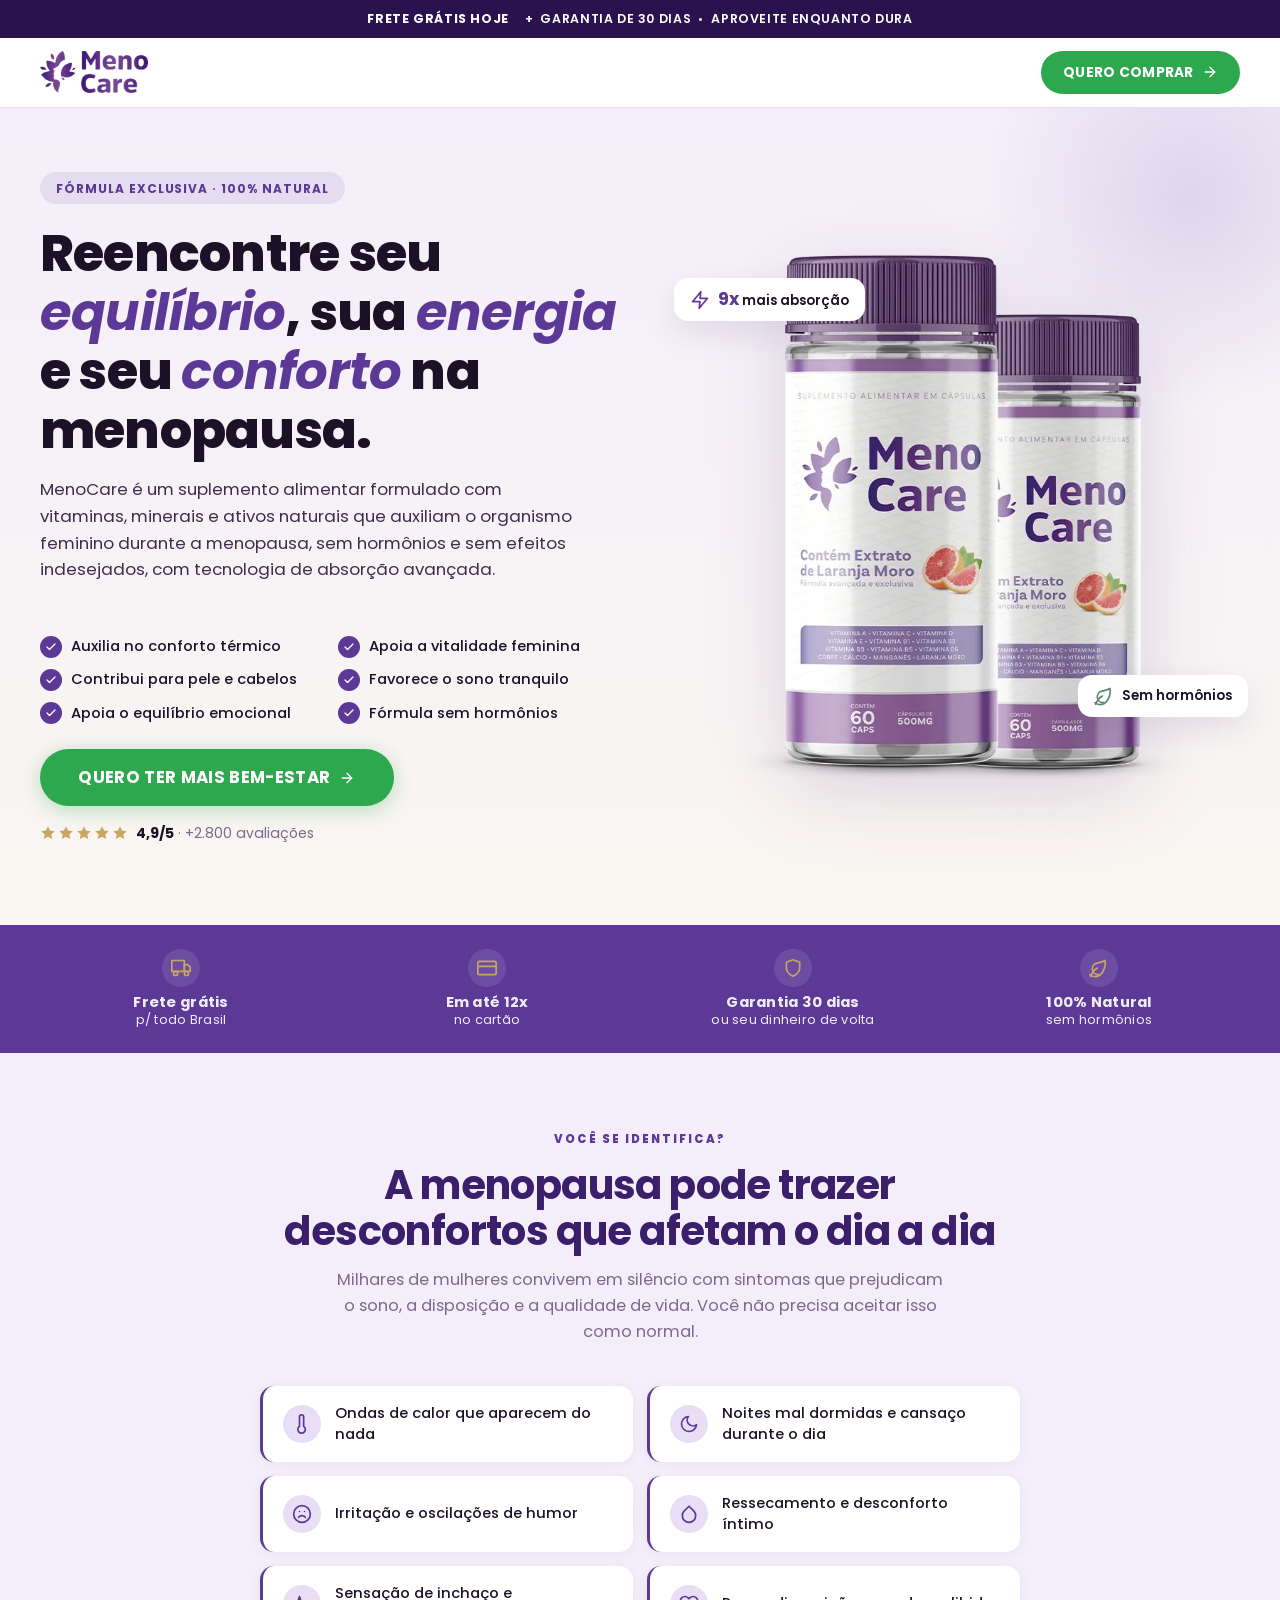
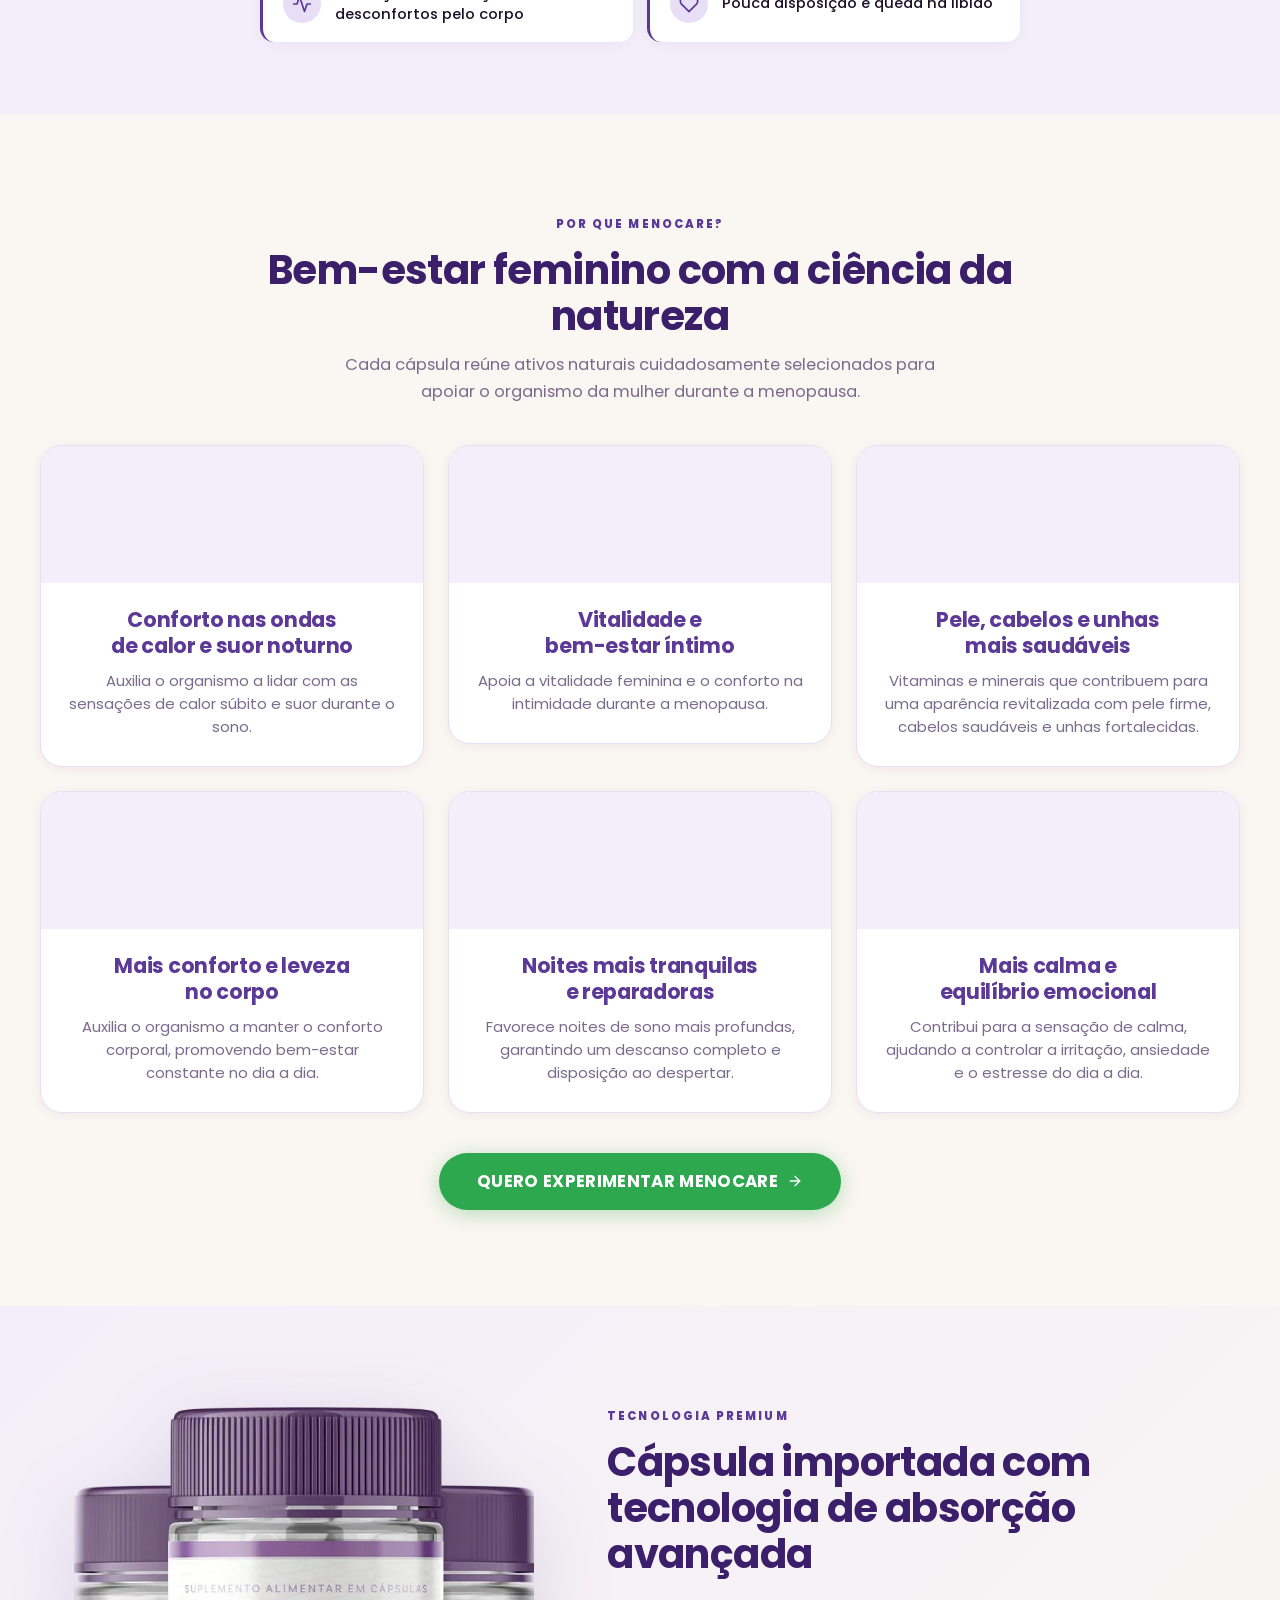
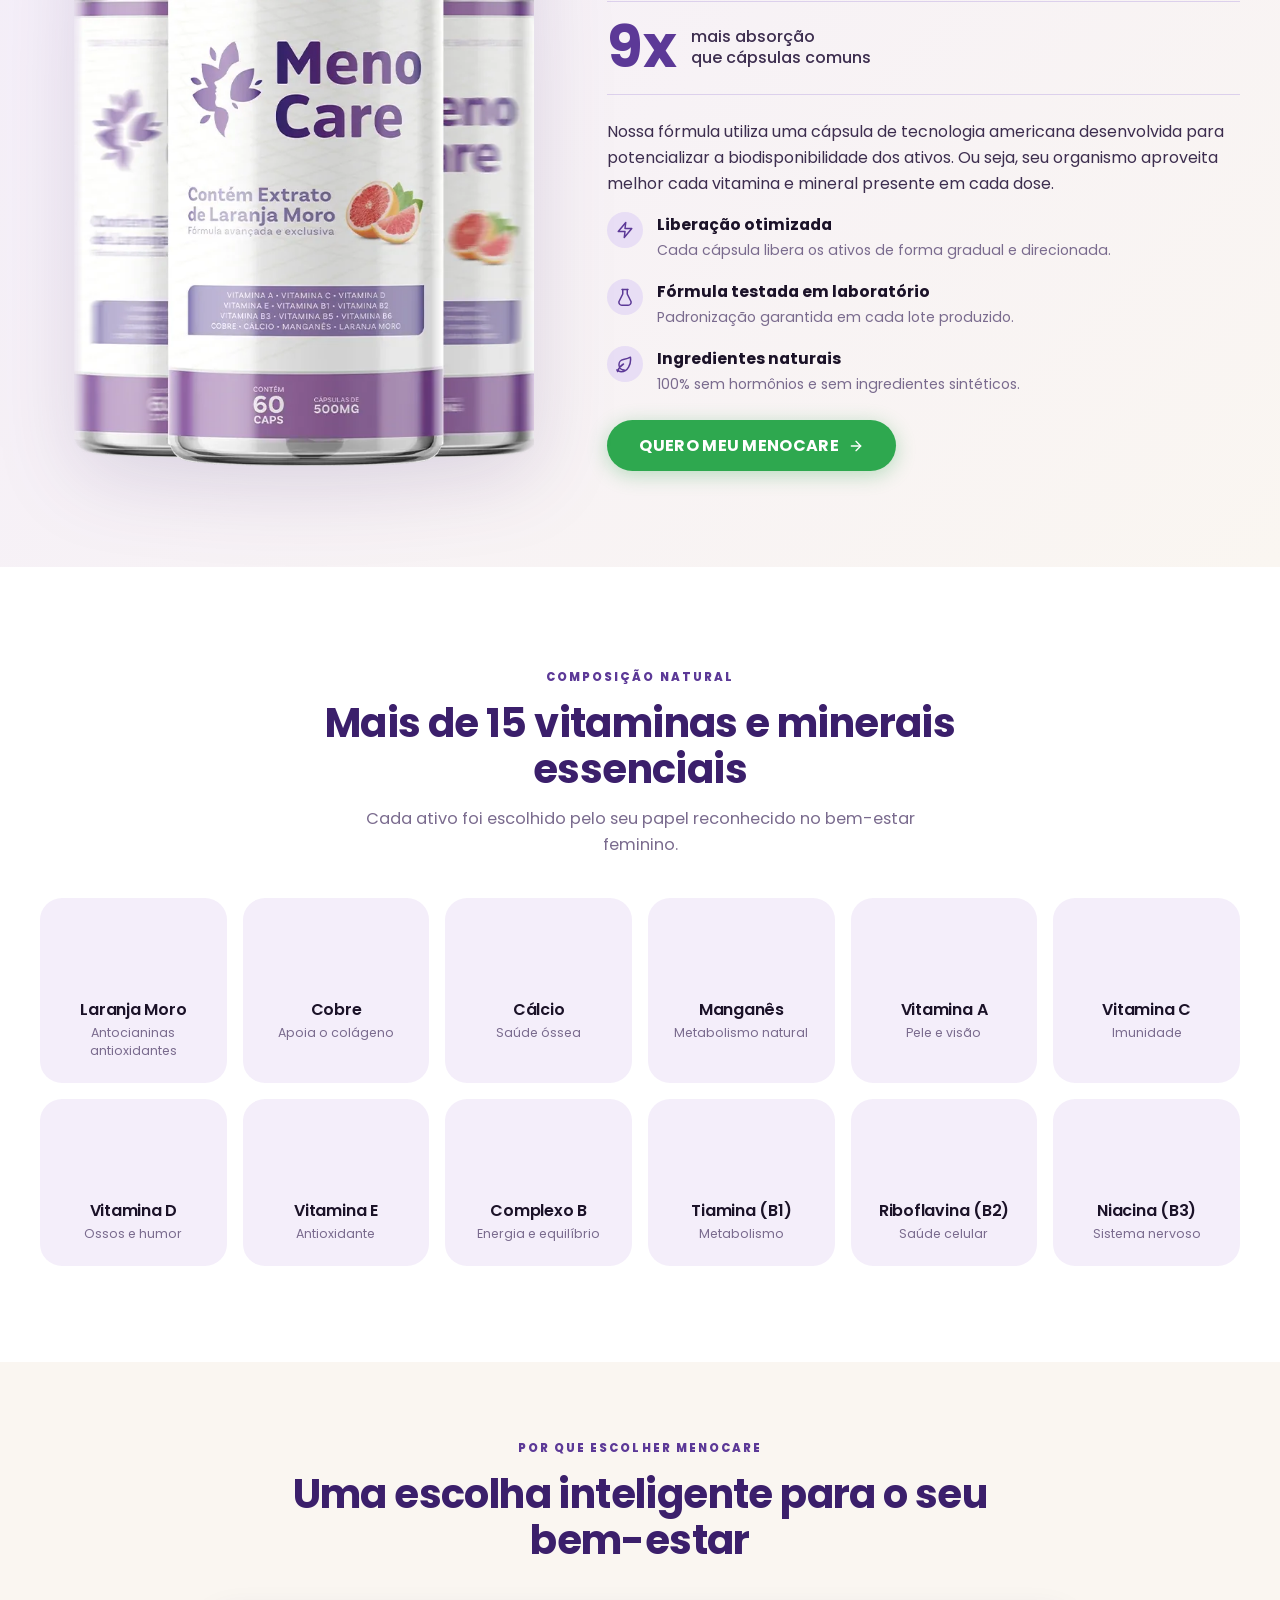
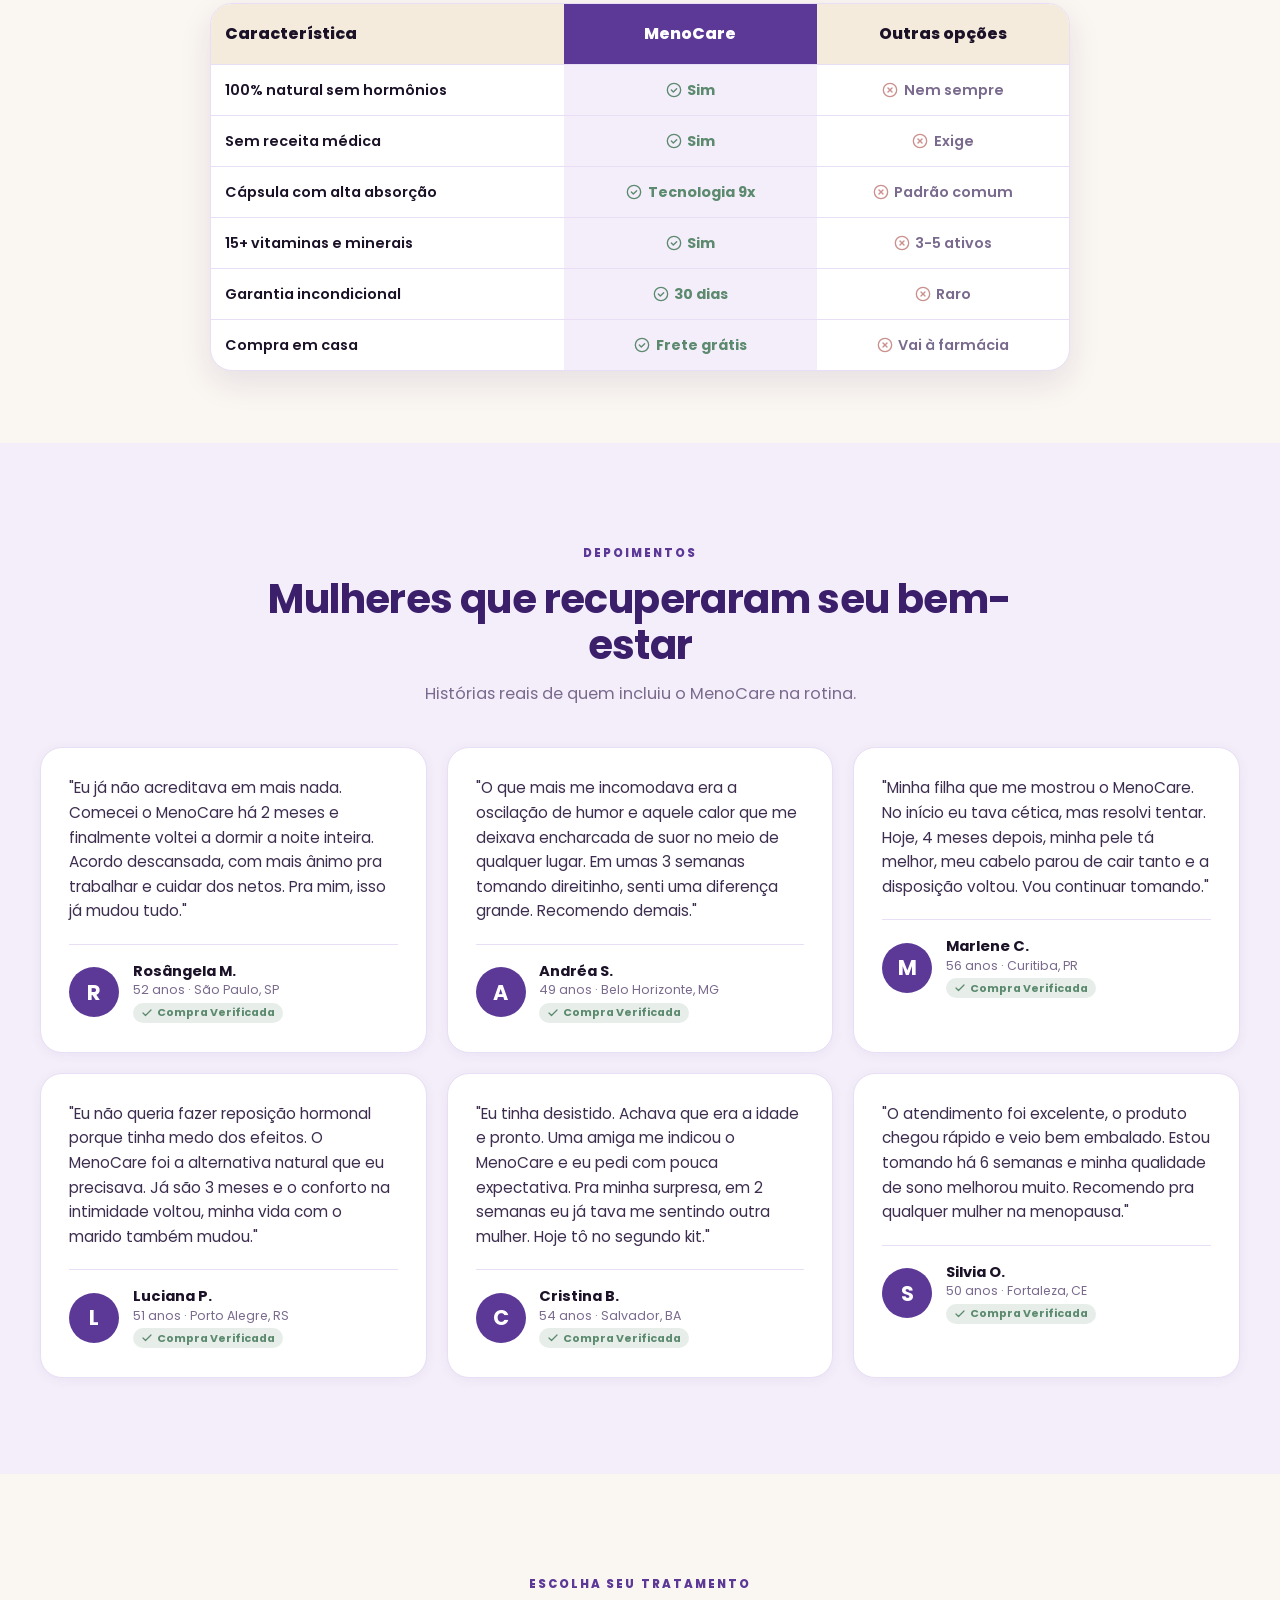
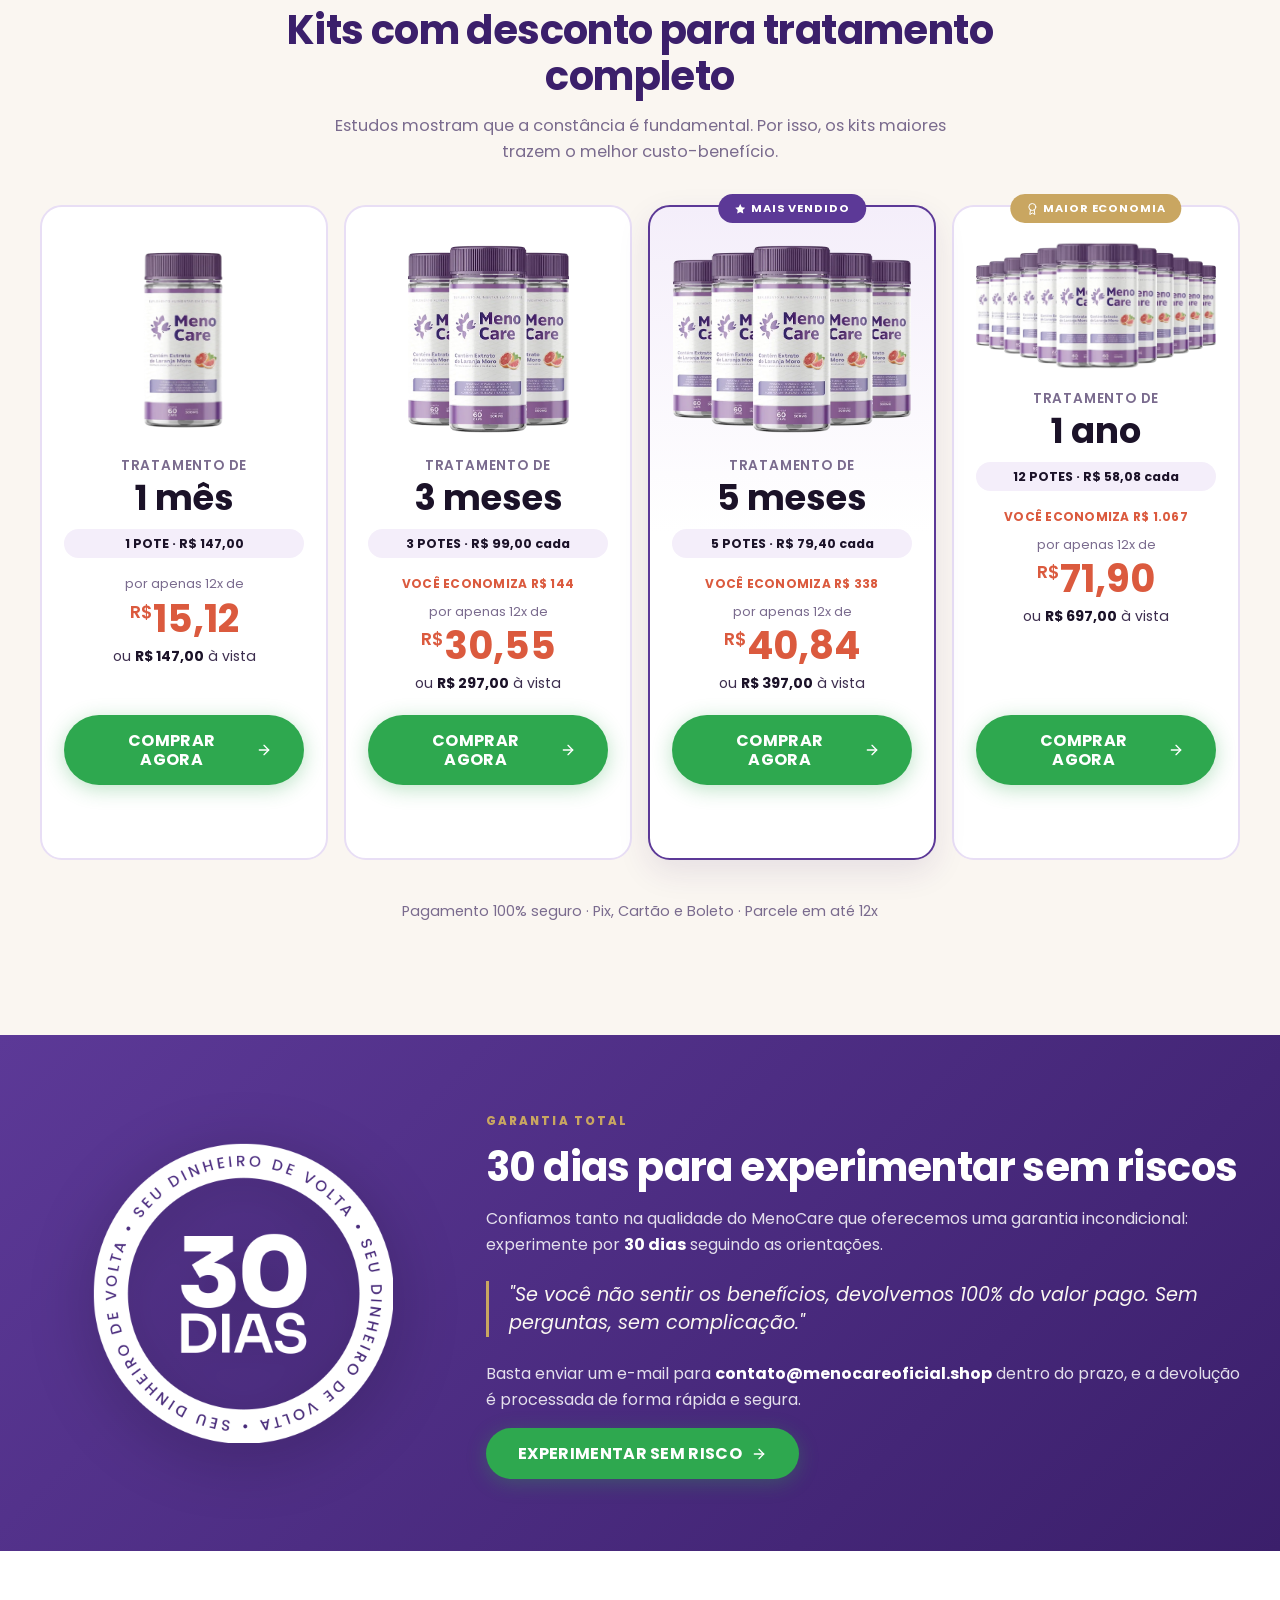
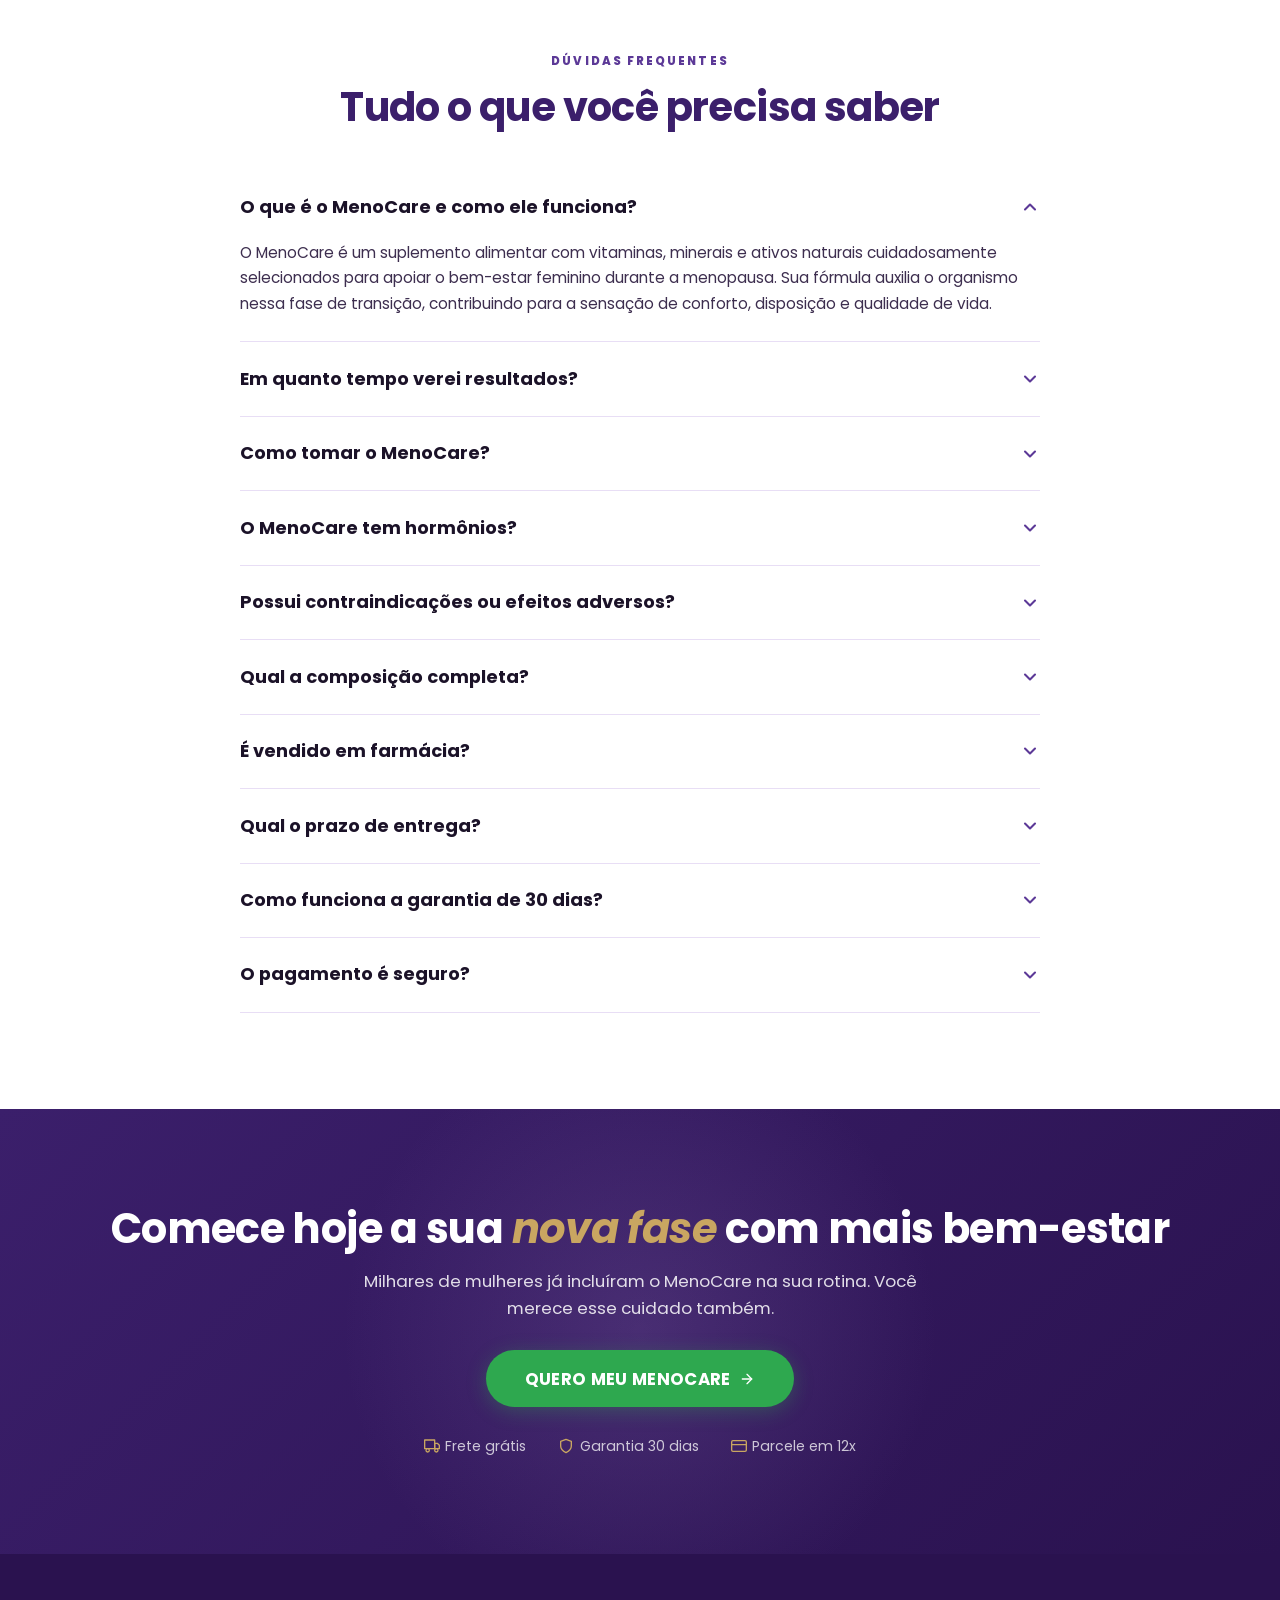
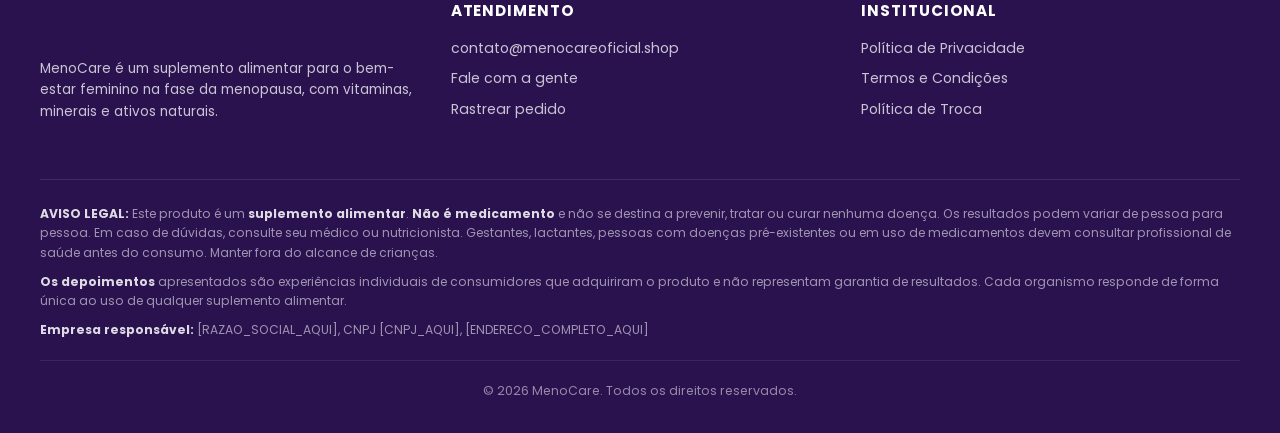
==== index-pro.html @ 9cd63ffc "Adiciona Google Tag (Ads+GA4) com cross-domain e evento begin_checkout" ====
<!DOCTYPE html>
<html lang="pt-BR">
<head>
  <meta charset="UTF-8">
  <meta name="viewport" content="width=device-width, initial-scale=1, viewport-fit=cover">
  <meta name="robots" content="index, follow, max-image-preview:large">
  <meta name="theme-color" content="#5C3997">

  <!-- ============================================================
       GOOGLE TAG (Google Ads + GA4)
       SUBSTITUA os IDs abaixo:
         AW-XXXXXXXXX  = ID do Google Ads (Ferramentas > Conversões)
         G-XXXXXXXXXX  = ID do GA4 (opcional; remova a linha se nao usar)
       O 'linker' passa o gclid pro checkout (cross-domain) = atribuicao da venda
       ============================================================ -->
  <script async src="https://www.googletagmanager.com/gtag/js?id=AW-XXXXXXXXX"></script>
  <script>
    window.dataLayer = window.dataLayer || [];
    function gtag(){dataLayer.push(arguments);}
    gtag('js', new Date());
    gtag('config', 'AW-XXXXXXXXX', {
      'linker': { 'domains': ['menocareoficial.shop', 'seguro.menocareoficial.shop'] }
    });
    gtag('config', 'G-XXXXXXXXXX');
  </script>
  <!-- ===== META PIXEL — descomente e troque o ID SO se rodar Facebook/Instagram Ads =====
  <script>
  !function(f,b,e,v,n,t,s){if(f.fbq)return;n=f.fbq=function(){n.callMethod?
  n.callMethod.apply(n,arguments):n.queue.push(arguments)};if(!f._fbq)f._fbq=n;
  n.push=n;n.loaded=!0;n.version='2.0';n.queue=[];t=b.createElement(e);t.async=!0;
  t.src=v;s=b.getElementsByTagName(e)[0];s.parentNode.insertBefore(t,s)}(window,
  document,'script','https://connect.facebook.net/en_US/fbevents.js');
  fbq('init', 'SEU_PIXEL_ID');
  fbq('track', 'PageView');
  </script>
  ===== fim Meta Pixel ===== -->

  <title>MenoCare | Suplemento Natural para o Bem-Estar Feminino na Menopausa</title>
  <meta name="description" content="MenoCare é um suplemento alimentar com vitaminas e minerais que auxiliam no bem-estar feminino durante a menopausa. Fórmula natural, sem hormônios. Garantia de 30 dias.">

  <!-- Open Graph -->
  <meta property="og:type" content="website">
  <meta property="og:title" content="MenoCare | Bem-estar Feminino na Menopausa">
  <meta property="og:description" content="Suplemento alimentar natural com vitaminas e minerais. Garantia de 30 dias.">
  <meta property="og:image" content="images/imgi_3_imagem_secaoHero.webp">

  <!-- Preload do hero (LCP image) pra carregar instant -->
  <link rel="preload" as="image" href="images/imgi_3_imagem_secaoHero.webp" fetchpriority="high">

  <!-- Font: Poppins, igual site original -->
  <link rel="preconnect" href="https://fonts.googleapis.com">
  <link rel="preconnect" href="https://fonts.gstatic.com" crossorigin>
  <link href="https://fonts.googleapis.com/css2?family=Poppins:ital,wght@0,400;0,500;0,600;0,700;0,800;1,500;1,700&display=swap" rel="stylesheet">

  <link rel="stylesheet" href="styles.css">
  <link rel="icon" type="image/png" sizes="32x32" href="images/favicon-32.png">
  <link rel="icon" type="image/png" sizes="180x180" href="images/favicon-180.png">
  <link rel="apple-touch-icon" href="images/favicon-180.png">

  <!-- SVG Sprite -->
  <svg width="0" height="0" style="position:absolute" aria-hidden="true">
    <defs>
      <symbol id="i-check" viewBox="0 0 24 24" fill="none" stroke="currentColor" stroke-width="2.5" stroke-linecap="round" stroke-linejoin="round"><polyline points="20 6 9 17 4 12"/></symbol>
      <symbol id="i-check-circle" viewBox="0 0 24 24" fill="none" stroke="currentColor" stroke-width="2" stroke-linecap="round" stroke-linejoin="round"><circle cx="12" cy="12" r="10"/><polyline points="16 10 11 15 8 12"/></symbol>
      <symbol id="i-x-circle" viewBox="0 0 24 24" fill="none" stroke="currentColor" stroke-width="2" stroke-linecap="round" stroke-linejoin="round"><circle cx="12" cy="12" r="10"/><line x1="15" y1="9" x2="9" y2="15"/><line x1="9" y1="9" x2="15" y2="15"/></symbol>
      <symbol id="i-x" viewBox="0 0 24 24" fill="none" stroke="currentColor" stroke-width="2" stroke-linecap="round" stroke-linejoin="round"><line x1="18" y1="6" x2="6" y2="18"/><line x1="6" y1="6" x2="18" y2="18"/></symbol>
      <symbol id="i-star" viewBox="0 0 24 24" fill="currentColor"><polygon points="12 2 15.09 8.26 22 9.27 17 14.14 18.18 21.02 12 17.77 5.82 21.02 7 14.14 2 9.27 8.91 8.26 12 2"/></symbol>
      <symbol id="i-arrow-right" viewBox="0 0 24 24" fill="none" stroke="currentColor" stroke-width="2" stroke-linecap="round" stroke-linejoin="round"><line x1="5" y1="12" x2="19" y2="12"/><polyline points="12 5 19 12 12 19"/></symbol>
      <symbol id="i-truck" viewBox="0 0 24 24" fill="none" stroke="currentColor" stroke-width="2" stroke-linecap="round" stroke-linejoin="round"><rect x="1" y="3" width="15" height="13"/><polygon points="16 8 20 8 23 11 23 16 16 16 16 8"/><circle cx="5.5" cy="18.5" r="2.5"/><circle cx="18.5" cy="18.5" r="2.5"/></symbol>
      <symbol id="i-credit-card" viewBox="0 0 24 24" fill="none" stroke="currentColor" stroke-width="2" stroke-linecap="round" stroke-linejoin="round"><rect x="1" y="4" width="22" height="16" rx="2" ry="2"/><line x1="1" y1="10" x2="23" y2="10"/></symbol>
      <symbol id="i-shield" viewBox="0 0 24 24" fill="none" stroke="currentColor" stroke-width="2" stroke-linecap="round" stroke-linejoin="round"><path d="M12 22s8-4 8-10V5l-8-3-8 3v7c0 6 8 10 8 10z"/></symbol>
      <symbol id="i-leaf" viewBox="0 0 24 24" fill="none" stroke="currentColor" stroke-width="2" stroke-linecap="round" stroke-linejoin="round"><path d="M11 20A7 7 0 0 1 9.8 6.1C15.5 5 17 4.48 19.2 2.96c1.4 9.3-3.7 19.4-12.4 19.4-1.7 0-3.6-.8-5.8-2.4M2 22c1.5-4.3 4.5-8 8-10"/></symbol>
      <symbol id="i-lock" viewBox="0 0 24 24" fill="none" stroke="currentColor" stroke-width="2" stroke-linecap="round" stroke-linejoin="round"><rect x="3" y="11" width="18" height="11" rx="2" ry="2"/><path d="M7 11V7a5 5 0 0 1 10 0v4"/></symbol>
      <symbol id="i-thermometer" viewBox="0 0 24 24" fill="none" stroke="currentColor" stroke-width="2" stroke-linecap="round" stroke-linejoin="round"><path d="M14 14.76V3.5a2.5 2.5 0 0 0-5 0v11.26a4.5 4.5 0 1 0 5 0z"/></symbol>
      <symbol id="i-moon" viewBox="0 0 24 24" fill="none" stroke="currentColor" stroke-width="2" stroke-linecap="round" stroke-linejoin="round"><path d="M21 12.79A9 9 0 1 1 11.21 3 7 7 0 0 0 21 12.79z"/></symbol>
      <symbol id="i-smile-frown" viewBox="0 0 24 24" fill="none" stroke="currentColor" stroke-width="2" stroke-linecap="round" stroke-linejoin="round"><circle cx="12" cy="12" r="10"/><path d="M16 16s-1.5-2-4-2-4 2-4 2"/><line x1="9" y1="9" x2="9.01" y2="9"/><line x1="15" y1="9" x2="15.01" y2="9"/></symbol>
      <symbol id="i-droplet" viewBox="0 0 24 24" fill="none" stroke="currentColor" stroke-width="2" stroke-linecap="round" stroke-linejoin="round"><path d="M12 2.69l5.66 5.66a8 8 0 1 1-11.31 0z"/></symbol>
      <symbol id="i-activity" viewBox="0 0 24 24" fill="none" stroke="currentColor" stroke-width="2" stroke-linecap="round" stroke-linejoin="round"><polyline points="22 12 18 12 15 21 9 3 6 12 2 12"/></symbol>
      <symbol id="i-heart" viewBox="0 0 24 24" fill="none" stroke="currentColor" stroke-width="2" stroke-linecap="round" stroke-linejoin="round"><path d="M20.84 4.61a5.5 5.5 0 0 0-7.78 0L12 5.67l-1.06-1.06a5.5 5.5 0 0 0-7.78 7.78l1.06 1.06L12 21.23l7.78-7.78 1.06-1.06a5.5 5.5 0 0 0 0-7.78z"/></symbol>
      <symbol id="i-sparkles" viewBox="0 0 24 24" fill="none" stroke="currentColor" stroke-width="2" stroke-linecap="round" stroke-linejoin="round"><path d="M12 3l1.9 5.8L20 11l-6.1 2.2L12 19l-1.9-5.8L4 11l6.1-2.2z"/><path d="M19 3l.6 1.9L21 5l-1.4.6L19 7l-.6-1.4L17 5l1.4-.6z"/><path d="M19 17l.6 1.4L21 19l-1.4.6L19 21l-.6-1.4L17 19l1.4-.6z"/></symbol>
      <symbol id="i-feather" viewBox="0 0 24 24" fill="none" stroke="currentColor" stroke-width="2" stroke-linecap="round" stroke-linejoin="round"><path d="M20.24 12.24a6 6 0 0 0-8.49-8.49L5 10.5V19h8.5z"/><line x1="16" y1="8" x2="2" y2="22"/><line x1="17.5" y1="15" x2="9" y2="15"/></symbol>
      <symbol id="i-chevron-down" viewBox="0 0 24 24" fill="none" stroke="currentColor" stroke-width="2.5" stroke-linecap="round" stroke-linejoin="round"><polyline points="6 9 12 15 18 9"/></symbol>
      <symbol id="i-zap" viewBox="0 0 24 24" fill="none" stroke="currentColor" stroke-width="2" stroke-linecap="round" stroke-linejoin="round"><polygon points="13 2 3 14 12 14 11 22 21 10 12 10 13 2"/></symbol>
      <symbol id="i-flask" viewBox="0 0 24 24" fill="none" stroke="currentColor" stroke-width="2" stroke-linecap="round" stroke-linejoin="round"><path d="M9 2v6L4 18a4 4 0 0 0 4 5h8a4 4 0 0 0 4-5L15 8V2"/><line x1="8" y1="2" x2="16" y2="2"/></symbol>
      <symbol id="i-award" viewBox="0 0 24 24" fill="none" stroke="currentColor" stroke-width="2" stroke-linecap="round" stroke-linejoin="round"><circle cx="12" cy="8" r="7"/><polyline points="8.21 13.89 7 23 12 20 17 23 15.79 13.88"/></symbol>
    </defs>
  </svg>
</head>

<body>

  <!-- ============ TOPBAR ============ -->
  <div class="topbar">
    <span class="topbar-inner">
      <strong>FRETE GRÁTIS HOJE</strong> &nbsp;+&nbsp; GARANTIA DE 30 DIAS &nbsp;•&nbsp; APROVEITE ENQUANTO DURA
    </span>
  </div>

  <!-- ============ HEADER ============ -->
  <header class="header">
    <div class="header-inner">
      <a href="#" class="logo">
        <img src="images/imgi_1_default.webp" alt="MenoCare" width="120" height="47">
      </a>
      <a href="#kits" class="header-cta">
        QUERO COMPRAR
        <svg class="icon-sm" aria-hidden="true"><use href="#i-arrow-right"/></svg>
      </a>
    </div>
  </header>

  <!-- ============ HERO ============ -->
  <section class="hero">
    <div class="container">
      <div class="hero-grid">
        <div class="hero-intro">
          <span class="hero-badge">Fórmula Exclusiva · 100% Natural</span>

          <h1>Reencontre seu <em>equilíbrio</em>, sua <em>energia</em> e seu <em>conforto</em> na menopausa.</h1>

          <p class="hero-sub">
            MenoCare é um suplemento alimentar formulado com vitaminas, minerais e ativos naturais que auxiliam o organismo feminino durante a menopausa, sem hormônios e sem efeitos indesejados, com tecnologia de absorção avançada.
          </p>
        </div>

        <div class="hero-image-wrap">
          <img class="hero-image" src="images/imgi_3_imagem_secaoHero.webp" alt="MenoCare - Suplemento alimentar para menopausa" width="675" height="772" fetchpriority="high" decoding="async">
          <div class="hero-image-badge hero-image-badge-1">
            <svg class="icon"><use href="#i-zap"/></svg>
            <span><strong>9x</strong> mais absorção</span>
          </div>
          <div class="hero-image-badge hero-image-badge-2">
            <svg class="icon" style="color: var(--success)"><use href="#i-leaf"/></svg>
            <span>Sem hormônios</span>
          </div>
        </div>

        <div class="hero-actions">
          <div class="hero-checks">
            <div class="hero-check"><span class="hero-check-icon"><svg aria-hidden="true"><use href="#i-check"/></svg></span> Auxilia no conforto térmico</div>
            <div class="hero-check"><span class="hero-check-icon"><svg aria-hidden="true"><use href="#i-check"/></svg></span> Apoia a vitalidade feminina</div>
            <div class="hero-check"><span class="hero-check-icon"><svg aria-hidden="true"><use href="#i-check"/></svg></span> Contribui para pele e cabelos</div>
            <div class="hero-check"><span class="hero-check-icon"><svg aria-hidden="true"><use href="#i-check"/></svg></span> Favorece o sono tranquilo</div>
            <div class="hero-check"><span class="hero-check-icon"><svg aria-hidden="true"><use href="#i-check"/></svg></span> Apoia o equilíbrio emocional</div>
            <div class="hero-check"><span class="hero-check-icon"><svg aria-hidden="true"><use href="#i-check"/></svg></span> Fórmula sem hormônios</div>
          </div>

          <div class="hero-cta-row">
            <a href="#kits" class="btn btn-primary btn-lg">QUERO TER MAIS BEM-ESTAR <svg class="icon-sm" aria-hidden="true"><use href="#i-arrow-right"/></svg></a>
            <div class="hero-rating">
              <span class="stars">
                <svg class="icon-sm"><use href="#i-star"/></svg>
                <svg class="icon-sm"><use href="#i-star"/></svg>
                <svg class="icon-sm"><use href="#i-star"/></svg>
                <svg class="icon-sm"><use href="#i-star"/></svg>
                <svg class="icon-sm"><use href="#i-star"/></svg>
              </span>
              <span><strong>4,9/5</strong> · +2.800 avaliações</span>
            </div>
          </div>
        </div>
      </div>
    </div>
  </section>

  <!-- ============ TRUST STRIP ============ -->
  <section class="trust-strip">
    <div class="container">
      <div class="trust-strip-grid">
        <div class="trust-item">
          <div class="trust-item-icon"><svg aria-hidden="true"><use href="#i-truck"/></svg></div>
          <div class="trust-item-text"><strong>Frete grátis</strong>p/ todo Brasil</div>
        </div>
        <div class="trust-item">
          <div class="trust-item-icon"><svg aria-hidden="true"><use href="#i-credit-card"/></svg></div>
          <div class="trust-item-text"><strong>Em até 12x</strong>no cartão</div>
        </div>
        <div class="trust-item">
          <div class="trust-item-icon"><svg aria-hidden="true"><use href="#i-shield"/></svg></div>
          <div class="trust-item-text"><strong>Garantia 30 dias</strong>ou seu dinheiro de volta</div>
        </div>
        <div class="trust-item">
          <div class="trust-item-icon"><svg aria-hidden="true"><use href="#i-leaf"/></svg></div>
          <div class="trust-item-text"><strong>100% Natural</strong>sem hormônios</div>
        </div>
      </div>
    </div>
  </section>

  <!-- ============ PROBLEMA ============ -->
  <section class="section problem-section">
    <div class="container">
      <div class="section-intro">
        <span class="section-eyebrow">Você se identifica?</span>
        <h2>A menopausa pode trazer desconfortos que afetam o dia a dia</h2>
        <p>Milhares de mulheres convivem em silêncio com sintomas que prejudicam o sono, a disposição e a qualidade de vida. Você não precisa aceitar isso como normal.</p>
      </div>
      <div class="problem-list">
        <div class="problem-item">
          <span class="problem-item-icon"><svg aria-hidden="true"><use href="#i-thermometer"/></svg></span>
          <span class="problem-item-text">Ondas de calor que aparecem do nada</span>
        </div>
        <div class="problem-item">
          <span class="problem-item-icon"><svg aria-hidden="true"><use href="#i-moon"/></svg></span>
          <span class="problem-item-text">Noites mal dormidas e cansaço durante o dia</span>
        </div>
        <div class="problem-item">
          <span class="problem-item-icon"><svg aria-hidden="true"><use href="#i-smile-frown"/></svg></span>
          <span class="problem-item-text">Irritação e oscilações de humor</span>
        </div>
        <div class="problem-item">
          <span class="problem-item-icon"><svg aria-hidden="true"><use href="#i-droplet"/></svg></span>
          <span class="problem-item-text">Ressecamento e desconforto íntimo</span>
        </div>
        <div class="problem-item">
          <span class="problem-item-icon"><svg aria-hidden="true"><use href="#i-activity"/></svg></span>
          <span class="problem-item-text">Sensação de inchaço e desconfortos pelo corpo</span>
        </div>
        <div class="problem-item">
          <span class="problem-item-icon"><svg aria-hidden="true"><use href="#i-heart"/></svg></span>
          <span class="problem-item-text">Pouca disposição e queda na libido</span>
        </div>
      </div>
    </div>
  </section>

  <!-- ============ BENEFITS ============ -->
  <section class="section section-lg">
    <div class="container">
      <div class="section-intro">
        <span class="section-eyebrow">Por que MenoCare?</span>
        <h2>Bem-estar feminino com a ciência da natureza</h2>
        <p>Cada cápsula reúne ativos naturais cuidadosamente selecionados para apoiar o organismo da mulher durante a menopausa.</p>
      </div>

      <div class="benefits-grid">
        <div class="benefit-card">
          <img class="benefit-image" src="images/imgi_5_beneficio01_secaoBeneficios.webp" alt="Conforto nas ondas de calor" width="640" height="230" loading="lazy" decoding="async">
          <div class="benefit-content">
            <h3>Conforto nas ondas<br>de calor e suor noturno</h3>
            <p>Auxilia o organismo a lidar com as sensações de calor súbito e suor durante o sono.</p>
          </div>
        </div>
        <div class="benefit-card">
          <img class="benefit-image" src="images/imgi_6_beneficio02_secaoBeneficios.webp" alt="Vitalidade e bem-estar íntimo" width="640" height="230" loading="lazy" decoding="async">
          <div class="benefit-content">
            <h3>Vitalidade e<br>bem-estar íntimo</h3>
            <p>Apoia a vitalidade feminina e o conforto na intimidade durante a menopausa.</p>
          </div>
        </div>
        <div class="benefit-card">
          <img class="benefit-image" src="images/imgi_7_beneficio03_secaoBeneficios.webp" alt="Pele, cabelos e unhas mais saudáveis" width="640" height="230" loading="lazy" decoding="async">
          <div class="benefit-content">
            <h3>Pele, cabelos e unhas<br>mais saudáveis</h3>
            <p>Vitaminas e minerais que contribuem para uma aparência revitalizada com pele firme, cabelos saudáveis e unhas fortalecidas.</p>
          </div>
        </div>
        <div class="benefit-card">
          <img class="benefit-image" src="images/imgi_8_beneficio04_secaoBeneficios.webp" alt="Conforto e leveza no corpo" width="640" height="230" loading="lazy" decoding="async">
          <div class="benefit-content">
            <h3>Mais conforto e leveza<br>no corpo</h3>
            <p>Auxilia o organismo a manter o conforto corporal, promovendo bem-estar constante no dia a dia.</p>
          </div>
        </div>
        <div class="benefit-card">
          <img class="benefit-image" src="images/imgi_9_beneficio05_secaoBeneficios.webp" alt="Noites mais tranquilas" width="640" height="230" loading="lazy" decoding="async">
          <div class="benefit-content">
            <h3>Noites mais tranquilas<br>e reparadoras</h3>
            <p>Favorece noites de sono mais profundas, garantindo um descanso completo e disposição ao despertar.</p>
          </div>
        </div>
        <div class="benefit-card">
          <img class="benefit-image" src="images/imgi_10_beneficio06_secaoBeneficios.webp" alt="Equilíbrio emocional" width="640" height="230" loading="lazy" decoding="async">
          <div class="benefit-content">
            <h3>Mais calma e<br>equilíbrio emocional</h3>
            <p>Contribui para a sensação de calma, ajudando a controlar a irritação, ansiedade e o estresse do dia a dia.</p>
          </div>
        </div>
      </div>

      <div style="text-align:center; margin-top: 2.5rem;">
        <a href="#kits" class="btn btn-primary btn-lg">QUERO EXPERIMENTAR MENOCARE <svg class="icon-sm" aria-hidden="true"><use href="#i-arrow-right"/></svg></a>
      </div>
    </div>
  </section>

  <!-- ============ TECNOLOGIA ============ -->
  <section class="section section-lg tech-section">
    <div class="container">
      <div class="tech-grid">
        <div>
          <img class="tech-image" src="images/imgi_1_imagem_secaoTecnologia.webp" alt="Tecnologia de cápsula com alta absorção" width="640" height="918" loading="lazy" decoding="async">
        </div>
        <div class="tech-content">
          <span class="section-eyebrow">Tecnologia Premium</span>
          <h2>Cápsula importada com tecnologia de absorção avançada</h2>

          <div class="tech-stat">
            <div class="tech-stat-number">9x</div>
            <div class="tech-stat-label">mais absorção<br>que cápsulas comuns</div>
          </div>

          <p>Nossa fórmula utiliza uma cápsula de tecnologia americana desenvolvida para potencializar a biodisponibilidade dos ativos. Ou seja, seu organismo aproveita melhor cada vitamina e mineral presente em cada dose.</p>

          <div class="tech-feature">
            <div class="tech-feature-icon"><svg aria-hidden="true"><use href="#i-zap"/></svg></div>
            <div>
              <strong>Liberação otimizada</strong>
              <span>Cada cápsula libera os ativos de forma gradual e direcionada.</span>
            </div>
          </div>
          <div class="tech-feature">
            <div class="tech-feature-icon"><svg aria-hidden="true"><use href="#i-flask"/></svg></div>
            <div>
              <strong>Fórmula testada em laboratório</strong>
              <span>Padronização garantida em cada lote produzido.</span>
            </div>
          </div>
          <div class="tech-feature">
            <div class="tech-feature-icon"><svg aria-hidden="true"><use href="#i-leaf"/></svg></div>
            <div>
              <strong>Ingredientes naturais</strong>
              <span>100% sem hormônios e sem ingredientes sintéticos.</span>
            </div>
          </div>

          <div style="margin-top: 1.5rem;">
            <a href="#kits" class="btn btn-primary">QUERO MEU MENOCARE <svg class="icon-sm" aria-hidden="true"><use href="#i-arrow-right"/></svg></a>
          </div>
        </div>
      </div>
    </div>
  </section>

  <!-- ============ INGREDIENTES ============ -->
  <section class="section section-lg ingredients-section">
    <div class="container">
      <div class="section-intro">
        <span class="section-eyebrow">Composição Natural</span>
        <h2>Mais de 15 vitaminas e minerais essenciais</h2>
        <p>Cada ativo foi escolhido pelo seu papel reconhecido no bem-estar feminino.</p>
      </div>

      <div class="ingredients-grid">
        <div class="ingredient-card">
          <img src="images/imgi_33_ativo01_secaoAtivos.webp" alt="" width="300" height="300" loading="lazy" decoding="async">
          <h4>Laranja Moro</h4>
          <p>Antocianinas antioxidantes</p>
        </div>
        <div class="ingredient-card">
          <img src="images/imgi_34_ativo02_secaoAtivos.webp" alt="" width="300" height="300" loading="lazy" decoding="async">
          <h4>Cobre</h4>
          <p>Apoia o colágeno</p>
        </div>
        <div class="ingredient-card">
          <img src="images/imgi_35_ativo03_secaoAtivos.webp" alt="" width="300" height="300" loading="lazy" decoding="async">
          <h4>Cálcio</h4>
          <p>Saúde óssea</p>
        </div>
        <div class="ingredient-card">
          <img src="images/imgi_36_ativo04_secaoAtivos.webp" alt="" width="300" height="300" loading="lazy" decoding="async">
          <h4>Manganês</h4>
          <p>Metabolismo natural</p>
        </div>
        <div class="ingredient-card">
          <img src="images/imgi_37_ativo05_secaoAtivos.webp" alt="" width="300" height="300" loading="lazy" decoding="async">
          <h4>Vitamina A</h4>
          <p>Pele e visão</p>
        </div>
        <div class="ingredient-card">
          <img src="images/imgi_38_ativo06_secaoAtivos.webp" alt="" width="300" height="300" loading="lazy" decoding="async">
          <h4>Vitamina C</h4>
          <p>Imunidade</p>
        </div>
        <div class="ingredient-card">
          <img src="images/imgi_36_ativo04_secaoAtivos.webp" alt="" width="300" height="300" loading="lazy" decoding="async">
          <h4>Vitamina D</h4>
          <p>Ossos e humor</p>
        </div>
        <div class="ingredient-card">
          <img src="images/imgi_37_ativo05_secaoAtivos.webp" alt="" width="300" height="300" loading="lazy" decoding="async">
          <h4>Vitamina E</h4>
          <p>Antioxidante</p>
        </div>
        <div class="ingredient-card">
          <img src="images/imgi_38_ativo06_secaoAtivos.webp" alt="" width="300" height="300" loading="lazy" decoding="async">
          <h4>Complexo B</h4>
          <p>Energia e equilíbrio</p>
        </div>
        <div class="ingredient-card">
          <img src="images/imgi_33_ativo01_secaoAtivos.webp" alt="" width="300" height="300" loading="lazy" decoding="async">
          <h4>Tiamina (B1)</h4>
          <p>Metabolismo</p>
        </div>
        <div class="ingredient-card">
          <img src="images/imgi_34_ativo02_secaoAtivos.webp" alt="" width="300" height="300" loading="lazy" decoding="async">
          <h4>Riboflavina (B2)</h4>
          <p>Saúde celular</p>
        </div>
        <div class="ingredient-card">
          <img src="images/imgi_35_ativo03_secaoAtivos.webp" alt="" width="300" height="300" loading="lazy" decoding="async">
          <h4>Niacina (B3)</h4>
          <p>Sistema nervoso</p>
        </div>
      </div>
    </div>
  </section>

  <!-- ============ COMPARAÇÃO ============ -->
  <section class="section compare-section">
    <div class="container container-narrow">
      <div class="section-intro">
        <span class="section-eyebrow">Por que escolher MenoCare</span>
        <h2>Uma escolha inteligente para o seu bem-estar</h2>
      </div>

      <div class="compare-table">
        <div class="compare-row">
          <div class="compare-cell header" style="justify-content: flex-start; text-align: left;">Característica</div>
          <div class="compare-cell header menocare-head">MenoCare</div>
          <div class="compare-cell header">Outras opções</div>
        </div>
        <div class="compare-row">
          <div class="compare-cell label">100% natural sem hormônios</div>
          <div class="compare-cell menocare"><span class="compare-yes"><svg class="icon-sm"><use href="#i-check-circle"/></svg> Sim</span></div>
          <div class="compare-cell center"><span class="compare-no"><svg class="icon-sm"><use href="#i-x-circle"/></svg> Nem sempre</span></div>
        </div>
        <div class="compare-row">
          <div class="compare-cell label">Sem receita médica</div>
          <div class="compare-cell menocare"><span class="compare-yes"><svg class="icon-sm"><use href="#i-check-circle"/></svg> Sim</span></div>
          <div class="compare-cell center"><span class="compare-no"><svg class="icon-sm"><use href="#i-x-circle"/></svg> Exige</span></div>
        </div>
        <div class="compare-row">
          <div class="compare-cell label">Cápsula com alta absorção</div>
          <div class="compare-cell menocare"><span class="compare-yes"><svg class="icon-sm"><use href="#i-check-circle"/></svg> Tecnologia 9x</span></div>
          <div class="compare-cell center"><span class="compare-no"><svg class="icon-sm"><use href="#i-x-circle"/></svg> Padrão comum</span></div>
        </div>
        <div class="compare-row">
          <div class="compare-cell label">15+ vitaminas e minerais</div>
          <div class="compare-cell menocare"><span class="compare-yes"><svg class="icon-sm"><use href="#i-check-circle"/></svg> Sim</span></div>
          <div class="compare-cell center"><span class="compare-no"><svg class="icon-sm"><use href="#i-x-circle"/></svg> 3-5 ativos</span></div>
        </div>
        <div class="compare-row">
          <div class="compare-cell label">Garantia incondicional</div>
          <div class="compare-cell menocare"><span class="compare-yes"><svg class="icon-sm"><use href="#i-check-circle"/></svg> 30 dias</span></div>
          <div class="compare-cell center"><span class="compare-no"><svg class="icon-sm"><use href="#i-x-circle"/></svg> Raro</span></div>
        </div>
        <div class="compare-row">
          <div class="compare-cell label">Compra em casa</div>
          <div class="compare-cell menocare"><span class="compare-yes"><svg class="icon-sm"><use href="#i-check-circle"/></svg> Frete grátis</span></div>
          <div class="compare-cell center"><span class="compare-no"><svg class="icon-sm"><use href="#i-x-circle"/></svg> Vai à farmácia</span></div>
        </div>
      </div>
    </div>
  </section>

  <!-- ============ TESTIMONIALS ============ -->
  <section class="section section-lg testimonials-section">
    <div class="container">
      <div class="section-intro">
        <span class="section-eyebrow">Depoimentos</span>
        <h2>Mulheres que recuperaram seu bem-estar</h2>
        <p>Histórias reais de quem incluiu o MenoCare na rotina.</p>
      </div>

      <div class="testimonials-grid">
        <div class="testimonial-card">
          <p class="testimonial-text">"Eu já não acreditava em mais nada. Comecei o MenoCare há 2 meses e finalmente voltei a dormir a noite inteira. Acordo descansada, com mais ânimo pra trabalhar e cuidar dos netos. Pra mim, isso já mudou tudo."</p>
          <div class="testimonial-author">
            <div class="testimonial-avatar">R</div>
            <div class="testimonial-info">
              <div class="testimonial-name">Rosângela M.</div>
              <div class="testimonial-meta">52 anos · São Paulo, SP</div>
              <span class="testimonial-verified"><svg><use href="#i-check"/></svg> Compra Verificada</span>
            </div>
          </div>
        </div>

        <div class="testimonial-card">
          <p class="testimonial-text">"O que mais me incomodava era a oscilação de humor e aquele calor que me deixava encharcada de suor no meio de qualquer lugar. Em umas 3 semanas tomando direitinho, senti uma diferença grande. Recomendo demais."</p>
          <div class="testimonial-author">
            <div class="testimonial-avatar">A</div>
            <div class="testimonial-info">
              <div class="testimonial-name">Andréa S.</div>
              <div class="testimonial-meta">49 anos · Belo Horizonte, MG</div>
              <span class="testimonial-verified"><svg><use href="#i-check"/></svg> Compra Verificada</span>
            </div>
          </div>
        </div>

        <div class="testimonial-card">
          <p class="testimonial-text">"Minha filha que me mostrou o MenoCare. No início eu tava cética, mas resolvi tentar. Hoje, 4 meses depois, minha pele tá melhor, meu cabelo parou de cair tanto e a disposição voltou. Vou continuar tomando."</p>
          <div class="testimonial-author">
            <div class="testimonial-avatar">M</div>
            <div class="testimonial-info">
              <div class="testimonial-name">Marlene C.</div>
              <div class="testimonial-meta">56 anos · Curitiba, PR</div>
              <span class="testimonial-verified"><svg><use href="#i-check"/></svg> Compra Verificada</span>
            </div>
          </div>
        </div>

        <div class="testimonial-card">
          <p class="testimonial-text">"Eu não queria fazer reposição hormonal porque tinha medo dos efeitos. O MenoCare foi a alternativa natural que eu precisava. Já são 3 meses e o conforto na intimidade voltou, minha vida com o marido também mudou."</p>
          <div class="testimonial-author">
            <div class="testimonial-avatar">L</div>
            <div class="testimonial-info">
              <div class="testimonial-name">Luciana P.</div>
              <div class="testimonial-meta">51 anos · Porto Alegre, RS</div>
              <span class="testimonial-verified"><svg><use href="#i-check"/></svg> Compra Verificada</span>
            </div>
          </div>
        </div>

        <div class="testimonial-card">
          <p class="testimonial-text">"Eu tinha desistido. Achava que era a idade e pronto. Uma amiga me indicou o MenoCare e eu pedi com pouca expectativa. Pra minha surpresa, em 2 semanas eu já tava me sentindo outra mulher. Hoje tô no segundo kit."</p>
          <div class="testimonial-author">
            <div class="testimonial-avatar">C</div>
            <div class="testimonial-info">
              <div class="testimonial-name">Cristina B.</div>
              <div class="testimonial-meta">54 anos · Salvador, BA</div>
              <span class="testimonial-verified"><svg><use href="#i-check"/></svg> Compra Verificada</span>
            </div>
          </div>
        </div>

        <div class="testimonial-card">
          <p class="testimonial-text">"O atendimento foi excelente, o produto chegou rápido e veio bem embalado. Estou tomando há 6 semanas e minha qualidade de sono melhorou muito. Recomendo pra qualquer mulher na menopausa."</p>
          <div class="testimonial-author">
            <div class="testimonial-avatar">S</div>
            <div class="testimonial-info">
              <div class="testimonial-name">Silvia O.</div>
              <div class="testimonial-meta">50 anos · Fortaleza, CE</div>
              <span class="testimonial-verified"><svg><use href="#i-check"/></svg> Compra Verificada</span>
            </div>
          </div>
        </div>
      </div>
    </div>
  </section>

  <!-- ============ KITS ============ -->
  <section class="section section-lg kits-section" id="kits">
    <div class="container">
      <div class="section-intro">
        <span class="section-eyebrow">Escolha Seu Tratamento</span>
        <h2>Kits com desconto para tratamento completo</h2>
        <p>Estudos mostram que a constância é fundamental. Por isso, os kits maiores trazem o melhor custo-benefício.</p>
      </div>

      <div class="kits-grid kits-grid-4">
        <div class="kit-card">
          <img class="kit-image" src="images/menocare1frasco.webp" alt="MenoCare - 1 pote" width="640" height="918" loading="lazy" decoding="async">
          <div class="kit-title">Tratamento de</div>
          <div class="kit-duration">1 mês</div>
          <div class="kit-pots">1 POTE · R$ 147,00</div>
          <div class="kit-price-installment">por apenas 12x de</div>
          <div class="kit-installment-value"><small>R$</small>15,12</div>
          <div class="kit-cash">ou <strong>R$ 147,00</strong> à vista</div>
          <a href="https://seguro.menocareoficial.shop/r/IXN4M899F1" class="btn btn-primary btn-block kit-cta">COMPRAR AGORA <svg class="icon-sm"><use href="#i-arrow-right"/></svg></a>
          <img class="kit-freight-img" src="images/imgi_1_selo-fretegratis.webp" alt="Frete grátis para todo o Brasil" width="236" height="41" loading="lazy">
        </div>

        <div class="kit-card">
          <img class="kit-image" src="images/imgi_1_kit03_secaoKits.webp" alt="MenoCare - Kit 3 potes" width="483" height="600" loading="lazy" decoding="async">
          <div class="kit-title">Tratamento de</div>
          <div class="kit-duration">3 meses</div>
          <div class="kit-pots">3 POTES · R$ 99,00 cada</div>
          <div class="kit-savings">VOCÊ ECONOMIZA R$ 144</div>
          <div class="kit-price-installment">por apenas 12x de</div>
          <div class="kit-installment-value"><small>R$</small>30,55</div>
          <div class="kit-cash">ou <strong>R$ 297,00</strong> à vista</div>
          <a href="https://seguro.menocareoficial.shop/r/AVMCGALRP3" class="btn btn-primary btn-block kit-cta">COMPRAR AGORA <svg class="icon-sm"><use href="#i-arrow-right"/></svg></a>
          <img class="kit-freight-img" src="images/imgi_1_selo-fretegratis.webp" alt="Frete grátis para todo o Brasil" width="236" height="41" loading="lazy">
        </div>

        <div class="kit-card featured">
          <div class="kit-badge"><svg><use href="#i-star"/></svg> MAIS VENDIDO</div>
          <img class="kit-image" src="images/imgi_1_kit05_secaoKits.webp" alt="MenoCare - Kit 5 potes" width="713" height="600" loading="lazy" decoding="async">
          <div class="kit-title">Tratamento de</div>
          <div class="kit-duration">5 meses</div>
          <div class="kit-pots">5 POTES · R$ 79,40 cada</div>
          <div class="kit-savings">VOCÊ ECONOMIZA R$ 338</div>
          <div class="kit-price-installment">por apenas 12x de</div>
          <div class="kit-installment-value"><small>R$</small>40,84</div>
          <div class="kit-cash">ou <strong>R$ 397,00</strong> à vista</div>
          <a href="https://seguro.menocareoficial.shop/r/6FC4YSRQDZ" class="btn btn-primary btn-block kit-cta">COMPRAR AGORA <svg class="icon-sm"><use href="#i-arrow-right"/></svg></a>
          <img class="kit-freight-img" src="images/imgi_1_selo-fretegratis.webp" alt="Frete grátis para todo o Brasil" width="236" height="41" loading="lazy">
        </div>

        <div class="kit-card">
          <div class="kit-badge gold"><svg><use href="#i-award"/></svg> MAIOR ECONOMIA</div>
          <img class="kit-image" src="images/imgi_23_kit12_secaoKits-1024x569-1.webp" alt="MenoCare - Kit 12 potes" width="1024" height="569" loading="lazy" decoding="async">
          <div class="kit-title">Tratamento de</div>
          <div class="kit-duration">1 ano</div>
          <div class="kit-pots">12 POTES · R$ 58,08 cada</div>
          <div class="kit-savings">VOCÊ ECONOMIZA R$ 1.067</div>
          <div class="kit-price-installment">por apenas 12x de</div>
          <div class="kit-installment-value"><small>R$</small>71,90</div>
          <div class="kit-cash">ou <strong>R$ 697,00</strong> à vista</div>
          <a href="https://seguro.menocareoficial.shop/r/AQUCH57AQB" class="btn btn-primary btn-block kit-cta">COMPRAR AGORA <svg class="icon-sm"><use href="#i-arrow-right"/></svg></a>
          <img class="kit-freight-img" src="images/imgi_1_selo-fretegratis.webp" alt="Frete grátis para todo o Brasil" width="236" height="41" loading="lazy">
        </div>
      </div>

      <p style="text-align: center; margin-top: 2.5rem; color: var(--text-muted); font-size: 0.9rem;">
        Pagamento 100% seguro · Pix, Cartão e Boleto · Parcele em até 12x
      </p>
    </div>
  </section>

  <!-- ============ GARANTIA ============ -->
  <section class="section guarantee-section">
    <div class="container">
      <div class="guarantee-grid">
        <div>
          <img class="guarantee-image" src="images/imgi_1_imagem_secaoGarantia.webp" alt="Selo de garantia 30 dias" width="400" height="400" loading="lazy" decoding="async">
        </div>
        <div class="guarantee-content">
          <span class="section-eyebrow">Garantia Total</span>
          <h2>30 dias para experimentar sem riscos</h2>
          <p>Confiamos tanto na qualidade do MenoCare que oferecemos uma garantia incondicional: experimente por <strong>30 dias</strong> seguindo as orientações.</p>

          <div class="guarantee-quote">
            "Se você não sentir os benefícios, devolvemos 100% do valor pago. Sem perguntas, sem complicação."
          </div>

          <p>Basta enviar um e-mail para <strong>contato@menocareoficial.shop</strong> dentro do prazo, e a devolução é processada de forma rápida e segura.</p>

          <a href="#kits" class="btn btn-primary">EXPERIMENTAR SEM RISCO <svg class="icon-sm"><use href="#i-arrow-right"/></svg></a>
        </div>
      </div>
    </div>
  </section>

  <!-- ============ FAQ ============ -->
  <section class="section section-lg faq-section">
    <div class="container">
      <div class="section-intro">
        <span class="section-eyebrow">Dúvidas Frequentes</span>
        <h2>Tudo o que você precisa saber</h2>
      </div>

      <div class="faq-list">
        <details class="faq-item" open>
          <summary>O que é o MenoCare e como ele funciona? <svg class="icon"><use href="#i-chevron-down"/></svg></summary>
          <div class="faq-content">O MenoCare é um suplemento alimentar com vitaminas, minerais e ativos naturais cuidadosamente selecionados para apoiar o bem-estar feminino durante a menopausa. Sua fórmula auxilia o organismo nessa fase de transição, contribuindo para a sensação de conforto, disposição e qualidade de vida.</div>
        </details>
        <details class="faq-item">
          <summary>Em quanto tempo verei resultados? <svg class="icon"><use href="#i-chevron-down"/></svg></summary>
          <div class="faq-content">Cada organismo é único, mas muitas mulheres relatam mudanças positivas nas primeiras semanas de uso contínuo. Para os melhores resultados, recomendamos o uso por pelo menos 3 meses, conforme orientação no rótulo.</div>
        </details>
        <details class="faq-item">
          <summary>Como tomar o MenoCare? <svg class="icon"><use href="#i-chevron-down"/></svg></summary>
          <div class="faq-content">A recomendação é de 2 cápsulas por dia, preferencialmente pela manhã, junto a uma refeição. Para resultados ótimos, recomendamos tratamento contínuo de 3 meses ou mais.</div>
        </details>
        <details class="faq-item">
          <summary>O MenoCare tem hormônios? <svg class="icon"><use href="#i-chevron-down"/></svg></summary>
          <div class="faq-content"><strong>Não.</strong> O MenoCare é uma fórmula 100% natural, sem hormônios sintéticos. É um suplemento alimentar baseado em vitaminas, minerais e ativos vegetais.</div>
        </details>
        <details class="faq-item">
          <summary>Possui contraindicações ou efeitos adversos? <svg class="icon"><use href="#i-chevron-down"/></svg></summary>
          <div class="faq-content">Por ser um suplemento alimentar de fórmula natural, não há registro de efeitos adversos significativos para uso conforme orientado. Mesmo assim, recomendamos que mulheres gestantes, lactantes ou em uso de medicamentos consultem seu médico antes do início do uso.</div>
        </details>
        <details class="faq-item">
          <summary>Qual a composição completa? <svg class="icon"><use href="#i-chevron-down"/></svg></summary>
          <div class="faq-content">O MenoCare contém Laranja Moro (rica em antocianinas), Cálcio, Cobre, Manganês, Vitaminas A, C, D, E e Complexo B (Tiamina, Riboflavina, Niacina, Piridoxina, Ácido Pantotênico). A composição completa, modo de uso e advertências constam no rótulo do produto.</div>
        </details>
        <details class="faq-item">
          <summary>É vendido em farmácia? <svg class="icon"><use href="#i-chevron-down"/></svg></summary>
          <div class="faq-content">O MenoCare é vendido <strong>exclusivamente online</strong> através do nosso site oficial. Isso garante a autenticidade do produto, a melhor condição comercial direto do fabricante e a validade da nossa garantia.</div>
        </details>
        <details class="faq-item">
          <summary>Qual o prazo de entrega? <svg class="icon"><use href="#i-chevron-down"/></svg></summary>
          <div class="faq-content">O prazo médio é de <strong>3 a 7 dias úteis</strong> para Sul e Sudeste e de até 9 dias úteis para as demais regiões, contados a partir da confirmação do pagamento. O frete é grátis para todo o Brasil.</div>
        </details>
        <details class="faq-item">
          <summary>Como funciona a garantia de 30 dias? <svg class="icon"><use href="#i-chevron-down"/></svg></summary>
          <div class="faq-content">Se em 30 dias você não estiver satisfeita com os resultados, basta nos enviar um e-mail solicitando o reembolso. Devolvemos 100% do valor pago, sem burocracia.</div>
        </details>
        <details class="faq-item">
          <summary>O pagamento é seguro? <svg class="icon"><use href="#i-chevron-down"/></svg></summary>
          <div class="faq-content">Sim. O processamento é realizado por gateway de pagamento certificado, com criptografia ponta-a-ponta. Nós <strong>não armazenamos</strong> dados de cartão. Aceitamos Pix, cartão de crédito (em até 12x) e boleto bancário.</div>
        </details>
      </div>
    </div>
  </section>

  <!-- ============ FINAL CTA ============ -->
  <section class="section section-lg final-cta">
    <div class="container final-cta-inner">
      <h2>Comece hoje a sua <em>nova fase</em> com mais bem-estar</h2>
      <p>Milhares de mulheres já incluíram o MenoCare na sua rotina. Você merece esse cuidado também.</p>
      <a href="#kits" class="btn btn-primary btn-lg">QUERO MEU MENOCARE <svg class="icon-sm"><use href="#i-arrow-right"/></svg></a>
      <div class="final-cta-perks">
        <span><svg><use href="#i-truck"/></svg> Frete grátis</span>
        <span><svg><use href="#i-shield"/></svg> Garantia 30 dias</span>
        <span><svg><use href="#i-credit-card"/></svg> Parcele em 12x</span>
      </div>
    </div>
  </section>

  <!-- ============ FOOTER ============ -->
  <footer class="footer">
    <div class="container">
      <div class="footer-grid">
        <div>
          <div class="footer-logo"><img src="images/imgi_1_default.webp" alt="MenoCare" width="120" height="47" loading="lazy"></div>
          <p style="font-size: 0.85rem; line-height: 1.6;">MenoCare é um suplemento alimentar para o bem-estar feminino na fase da menopausa, com vitaminas, minerais e ativos naturais.</p>
        </div>

        <div>
          <h4>Atendimento</h4>
          <a href="mailto:contato@menocareoficial.shop">contato@menocareoficial.shop</a><br>
          <a href="#" data-modal-open="contact">Fale com a gente</a><br>
          <a href="#" data-modal-open="tracking">Rastrear pedido</a>
        </div>

        <div>
          <h4>Institucional</h4>
          <a href="#privacidade" data-modal-open="privacy">Política de Privacidade</a><br>
          <a href="#termos" data-modal-open="terms">Termos e Condições</a><br>
          <a href="#troca" data-modal-open="exchange">Política de Troca</a>
        </div>
      </div>

      <div class="footer-disclaimer">
        <p><strong>AVISO LEGAL:</strong> Este produto é um <strong>suplemento alimentar</strong>. <strong>Não é medicamento</strong> e não se destina a prevenir, tratar ou curar nenhuma doença. Os resultados podem variar de pessoa para pessoa. Em caso de dúvidas, consulte seu médico ou nutricionista. Gestantes, lactantes, pessoas com doenças pré-existentes ou em uso de medicamentos devem consultar profissional de saúde antes do consumo. Manter fora do alcance de crianças.</p>
        <p><strong>Os depoimentos</strong> apresentados são experiências individuais de consumidores que adquiriram o produto e não representam garantia de resultados. Cada organismo responde de forma única ao uso de qualquer suplemento alimentar.</p>
        <p><strong>Empresa responsável:</strong> [RAZAO_SOCIAL_AQUI], CNPJ [CNPJ_AQUI], [ENDERECO_COMPLETO_AQUI]</p>
      </div>

      <div class="footer-bottom">© 2026 MenoCare. Todos os direitos reservados.</div>
    </div>
  </footer>

  <!-- ============ STICKY MOBILE CTA ============ -->
  <div class="sticky-cta">
    <a href="#kits" class="btn btn-primary">QUERO COMPRAR AGORA <svg class="icon-sm"><use href="#i-arrow-right"/></svg></a>
  </div>

  <!-- ============ MODAIS (privacidade, termos, troca) ============ -->
  <div class="modal" id="modal-privacy" role="dialog" aria-modal="true" aria-labelledby="modal-privacy-title">
    <div class="modal-overlay" data-modal-close></div>
    <div class="modal-content">
      <button class="modal-close" data-modal-close aria-label="Fechar"><svg class="icon"><use href="#i-x"/></svg></button>
      <div class="modal-body">
        <h2 id="modal-privacy-title">Política de Privacidade</h2>
        <p class="modal-meta">Última atualização: 28 de maio de 2026</p>

        <p>A presente Política de Privacidade descreve como o <strong>MenoCare</strong> coleta, utiliza, armazena e protege as informações pessoais dos visitantes e clientes do nosso site, em conformidade com a <strong>Lei Geral de Proteção de Dados (Lei nº 13.709/2018 (LGPD))</strong>.</p>

        <h3>1. Controlador dos dados</h3>
        <p><strong>[RAZAO_SOCIAL_AQUI]</strong><br>CNPJ: [CNPJ_AQUI]<br>Endereço: [ENDERECO_COMPLETO_AQUI]<br>E-mail: contato@menocareoficial.shop</p>

        <h3>2. Dados coletados</h3>
        <p>Quando você realiza uma compra ou entra em contato, coletamos: nome completo, CPF, endereço de entrega, e-mail e telefone. Dados de cartão de crédito <strong>não são armazenados</strong> pelo nosso site. São processados diretamente pelo gateway de pagamento certificado.</p>
        <p>Coletamos automaticamente: endereço IP, tipo de navegador, páginas visitadas, origem do acesso.</p>

        <h3>3. Como usamos seus dados</h3>
        <ul>
          <li>Processar e entregar pedidos</li>
          <li>Enviar atualizações sobre o status do pedido</li>
          <li>Prestar suporte ao cliente</li>
          <li>Cumprir obrigações legais</li>
          <li>Análise estatística e remarketing (Google Ads, Meta Ads)</li>
        </ul>

        <h3>4. Compartilhamento</h3>
        <p>Compartilhamos seus dados <strong>somente</strong> com transportadoras (entrega), gateway de pagamento (transação) e plataformas de marketing (dados anonimizados). <strong>Não vendemos seus dados</strong> a terceiros.</p>

        <h3>5. Seus direitos (LGPD)</h3>
        <p>Você pode, a qualquer momento: acessar seus dados, corrigir, atualizar, excluir, revogar consentimento, solicitar portabilidade. Para exercer, envie e-mail para <strong>contato@menocareoficial.shop</strong>. Respondemos em até 15 dias úteis.</p>

        <h3>6. Segurança e cookies</h3>
        <p>Adotamos medidas técnicas para proteger seus dados. Usamos cookies para manter você logada, analisar tráfego e personalizar anúncios. Você pode desabilitar nas configurações do navegador.</p>

        <h3>7. Retenção</h3>
        <p>Mantemos seus dados pelo tempo necessário para cumprir as finalidades aqui descritas ou conforme exigido por lei (5 anos para dados fiscais).</p>

        <h3>8. Contato</h3>
        <p>Dúvidas? E-mail: <strong>contato@menocareoficial.shop</strong></p>
      </div>
    </div>
  </div>

  <div class="modal" id="modal-terms" role="dialog" aria-modal="true" aria-labelledby="modal-terms-title">
    <div class="modal-overlay" data-modal-close></div>
    <div class="modal-content">
      <button class="modal-close" data-modal-close aria-label="Fechar"><svg class="icon"><use href="#i-x"/></svg></button>
      <div class="modal-body">
        <h2 id="modal-terms-title">Termos e Condições de Uso</h2>
        <p class="modal-meta">Última atualização: 28 de maio de 2026</p>

        <p>Ao acessar e/ou comprar neste site, você concorda integralmente com os termos abaixo. Leia com atenção.</p>

        <h3>1. Empresa responsável</h3>
        <p><strong>[RAZAO_SOCIAL_AQUI]</strong><br>CNPJ: [CNPJ_AQUI]<br>Endereço: [ENDERECO_COMPLETO_AQUI]<br>Contato: contato@menocareoficial.shop</p>

        <h3>2. Sobre o produto</h3>
        <p>O <strong>MenoCare é um suplemento alimentar</strong>, composto por vitaminas, minerais e ativos naturais, registrado conforme as normas da ANVISA.</p>
        <ul>
          <li>O MenoCare <strong>NÃO é um medicamento</strong></li>
          <li>Não se destina a prevenir, tratar ou curar nenhuma doença</li>
          <li>Os resultados podem variar de pessoa para pessoa</li>
          <li>Gestantes, lactantes ou pessoas com condições médicas devem consultar profissional de saúde antes do uso</li>
        </ul>

        <h3>3. Preços e pagamento</h3>
        <p>Preços em Reais (BRL). Formas de pagamento: cartão de crédito (em até 12x), Pix, boleto bancário. O valor cobrado é sempre o exibido no momento da finalização da compra.</p>

        <h3>4. Entrega</h3>
        <p>Realizamos entregas para todo o Brasil com <strong>frete gratuito</strong>. Prazos:</p>
        <ul>
          <li><strong>Sul e Sudeste:</strong> 3 a 7 dias úteis</li>
          <li><strong>Demais regiões:</strong> 5 a 9 dias úteis</li>
        </ul>
        <p>Após o envio, você recebe o código de rastreio por e-mail.</p>

        <h3>5. Uso do site</h3>
        <p>Você concorda em fornecer informações verdadeiras, não usar o site para fins ilegais e respeitar os direitos de propriedade intelectual.</p>

        <h3>6. Limitação de responsabilidade</h3>
        <p>Os depoimentos refletem experiências individuais e <strong>não constituem garantia de resultados</strong>. Não nos responsabilizamos por uso inadequado em desacordo com as orientações do rótulo.</p>

        <h3>7. Foro</h3>
        <p>Para questões judiciais, fica eleito o foro da Comarca de [CIDADE_FORO], salvo determinação legal em contrário.</p>
      </div>
    </div>
  </div>

  <div class="modal" id="modal-exchange" role="dialog" aria-modal="true" aria-labelledby="modal-exchange-title">
    <div class="modal-overlay" data-modal-close></div>
    <div class="modal-content">
      <button class="modal-close" data-modal-close aria-label="Fechar"><svg class="icon"><use href="#i-x"/></svg></button>
      <div class="modal-body">
        <h2 id="modal-exchange-title">Política de Troca e Devolução</h2>
        <p class="modal-meta">Última atualização: 28 de maio de 2026</p>

        <h3>1. Direito de arrependimento (CDC)</h3>
        <p>Conforme o Código de Defesa do Consumidor (art. 49), você tem <strong>7 dias corridos</strong> a partir do recebimento para desistir da compra, sem necessidade de justificativa. O produto deve ser devolvido sem uso e na embalagem original.</p>

        <h3>2. Garantia de satisfação 30 dias</h3>
        <p>Oferecemos uma <strong>garantia adicional de 30 dias</strong>: se você não estiver satisfeita com os resultados após esse período, devolvemos 100% do valor pago.</p>
        <p>Basta enviar e-mail para <strong>contato@menocareoficial.shop</strong> solicitando o reembolso. Sem perguntas, sem burocracia.</p>

        <h3>3. Defeito ou avaria</h3>
        <p>Em caso de produto com defeito de fabricação ou avaria de transporte, entre em contato em até 7 dias do recebimento. Faremos a troca ou reembolso integral sem custo adicional para você.</p>

        <h3>4. Cancelamento</h3>
        <p>Pedidos podem ser cancelados antes do envio sem custos. Após o envio, aplica-se a política de devolução descrita acima.</p>

        <h3>5. Como solicitar</h3>
        <p>Envie um e-mail para <strong>contato@menocareoficial.shop</strong> com:</p>
        <ul>
          <li>Número do pedido</li>
          <li>Motivo da devolução</li>
          <li>Foto do produto (em caso de defeito)</li>
        </ul>
        <p>Responderemos em até 2 dias úteis com instruções para o envio.</p>
      </div>
    </div>
  </div>

  <div class="modal" id="modal-contact" role="dialog" aria-modal="true" aria-labelledby="modal-contact-title">
    <div class="modal-overlay" data-modal-close></div>
    <div class="modal-content modal-content-sm">
      <button class="modal-close" data-modal-close aria-label="Fechar"><svg class="icon"><use href="#i-x"/></svg></button>
      <div class="modal-body">
        <h2 id="modal-contact-title">Fale com a gente</h2>
        <p>Estamos disponíveis pra te ajudar com qualquer dúvida:</p>
        <p><strong>E-mail:</strong><br><a href="mailto:contato@menocareoficial.shop">contato@menocareoficial.shop</a></p>
        <p><strong>Horário de atendimento:</strong><br>Segunda a sexta, das 9h às 18h.</p>
        <p style="font-size: 0.88rem; color: var(--text-muted); margin-top: 1.5rem;">Respondemos todas as mensagens em até 24h úteis.</p>
      </div>
    </div>
  </div>

  <div class="modal" id="modal-tracking" role="dialog" aria-modal="true" aria-labelledby="modal-tracking-title">
    <div class="modal-overlay" data-modal-close></div>
    <div class="modal-content modal-content-sm">
      <button class="modal-close" data-modal-close aria-label="Fechar"><svg class="icon"><use href="#i-x"/></svg></button>
      <div class="modal-body">
        <h2 id="modal-tracking-title">Rastrear pedido</h2>
        <p>Insira seu código de rastreio dos Correios pra acompanhar sua entrega:</p>
        <p style="margin: 1.5rem 0;">
          <a href="https://www.linkcorreios.com.br/" target="_blank" rel="noopener" class="btn btn-primary">RASTREAR NOS CORREIOS <svg class="icon-sm"><use href="#i-arrow-right"/></svg></a>
        </p>
        <p style="font-size: 0.9rem; color: var(--text-muted);">O código de rastreio é enviado por e-mail assim que seu pedido sai pra entrega. Se não encontrou, verifique sua caixa de spam ou nos contate em <a href="mailto:contato@menocareoficial.shop">contato@menocareoficial.shop</a>.</p>
      </div>
    </div>
  </div>

  <!-- ============ JS ============ -->
  <script>
    // FAQ accordion
    const faqs = document.querySelectorAll('.faq-item');
    faqs.forEach(faq => {
      faq.addEventListener('toggle', () => {
        if (faq.open) {
          faqs.forEach(other => {
            if (other !== faq && other.open) other.open = false;
          });
        }
      });
    });

    // Smooth scroll (ignora links de modal)
    document.querySelectorAll('a[href^="#"]:not([data-modal-open])').forEach(a => {
      a.addEventListener('click', (e) => {
        const href = a.getAttribute('href');
        if (href === '#' || href.length < 2) return;
        const target = document.querySelector(href);
        if (target && !target.classList.contains('modal')) {
          e.preventDefault();
          target.scrollIntoView({ behavior: 'smooth', block: 'start' });
        }
      });
    });

    // ===== MODAL SYSTEM =====
    const modalMap = {
      privacy: 'modal-privacy',
      terms: 'modal-terms',
      exchange: 'modal-exchange',
      contact: 'modal-contact',
      tracking: 'modal-tracking',
    };
    const hashMap = {
      '#privacidade': 'privacy',
      '#termos': 'terms',
      '#troca': 'exchange',
      '#contato': 'contact',
      '#rastreio': 'tracking',
    };
    const hashReverse = { privacy: '#privacidade', terms: '#termos', exchange: '#troca', contact: '#contato', tracking: '#rastreio' };

    function openModal(key) {
      const id = modalMap[key];
      if (!id) return;
      const modal = document.getElementById(id);
      if (!modal) return;
      modal.classList.add('open');
      document.body.style.overflow = 'hidden';
      // update URL hash for shareable links / Google Ads compliance
      if (hashReverse[key] && location.hash !== hashReverse[key]) {
        history.replaceState(null, '', hashReverse[key]);
      }
    }
    function closeModal() {
      document.querySelectorAll('.modal.open').forEach(m => m.classList.remove('open'));
      document.body.style.overflow = '';
      if (location.hash && hashMap[location.hash]) {
        history.replaceState(null, '', location.pathname + location.search);
      }
    }
    // Open triggers
    document.querySelectorAll('[data-modal-open]').forEach(el => {
      el.addEventListener('click', (e) => {
        e.preventDefault();
        openModal(el.dataset.modalOpen);
      });
    });
    // Close triggers
    document.querySelectorAll('[data-modal-close]').forEach(el => {
      el.addEventListener('click', closeModal);
    });
    // ESC to close
    document.addEventListener('keydown', (e) => {
      if (e.key === 'Escape') closeModal();
    });
    // Open via URL hash on load
    function handleHash() {
      const key = hashMap[location.hash];
      if (key) openModal(key);
    }
    window.addEventListener('hashchange', handleHash);
    handleHash();

    // ===== TRACKING: dispara "begin_checkout" ao clicar em COMPRAR =====
    document.querySelectorAll('.kit-cta').forEach(btn => {
      btn.addEventListener('click', () => {
        var card = btn.closest('.kit-card');
        var kit = card ? (card.querySelector('.kit-duration') || {}).textContent : '';
        if (typeof gtag === 'function') {
          gtag('event', 'begin_checkout', { 'items': [{ 'item_name': 'MenoCare ' + (kit || '').trim() }] });
        }
        if (typeof fbq === 'function') {
          fbq('track', 'InitiateCheckout', { content_name: 'MenoCare ' + (kit || '').trim() });
        }
      });
    });
  </script>

</body>
</html>
---- styles.css ----
/* ============================================
   MENOCARE - LANDING PREMIUM
   Paleta roxa, fonts Cardo+Inter, SVG icons
   ============================================ */

:root {
  /* PALETA ROXA (cor do produto) */
  --purple: #5C3997;
  --purple-dark: #3B1F6B;
  --purple-deep: #2A124F;
  --purple-light: #8B6DB5;
  --purple-soft: #E8DEF5;
  --lavender: #F4EEFA;
  --cream: #FAF6F1;
  --cream-warm: #F5EBDD;
  --white: #FFFFFF;
  --gold: #C9A661;
  --cta: #2EA84F;          /* verde do botão (igual original) */
  --cta-dark: #228A3F;     /* verde escuro pro hover */
  --accent: #DB5A3E;       /* laranja/terracotta - destaque de preço, savings */
  --accent-dark: #BD4528;
  --text-dark: #1B1228;
  --text-body: #3D2E4F;
  --text-muted: #7A6B8E;
  --border-soft: #E8DEF5;
  --border: #DCD0EC;
  --success: #5C8A6F;
  --danger: #B85450;
  --shadow-soft: 0 2px 12px rgba(60, 31, 107, 0.06);
  --shadow-med: 0 12px 32px rgba(60, 31, 107, 0.10);
  --shadow-strong: 0 20px 50px rgba(60, 31, 107, 0.18);

  /* Tipografia - Poppins em tudo, igual site original */
  --font-serif: 'Poppins', -apple-system, BlinkMacSystemFont, 'Segoe UI', sans-serif;
  --font-sans: 'Poppins', -apple-system, BlinkMacSystemFont, 'Segoe UI', sans-serif;

  /* Layout */
  --max-width: 1240px;
  --radius-sm: 8px;
  --radius-md: 14px;
  --radius-lg: 22px;
  --radius-full: 999px;
}

/* ============ RESET ============ */
*, *::before, *::after { box-sizing: border-box; margin: 0; padding: 0; }
html { scroll-behavior: smooth; -webkit-text-size-adjust: 100%; }
body {
  font-family: var(--font-sans);
  font-size: 16px;
  line-height: 1.6;
  color: var(--text-body);
  background: var(--cream);
  overflow-x: hidden;
  -webkit-font-smoothing: antialiased;
  -moz-osx-font-smoothing: grayscale;
}
img { max-width: 100%; height: auto; display: block; }
a { color: inherit; text-decoration: none; }
button { font-family: inherit; cursor: pointer; border: none; background: none; }
ul { list-style: none; }
svg { display: block; flex-shrink: 0; }

h1, h2, h3, h4, h5 {
  font-family: 'Poppins', sans-serif;
  color: var(--purple-dark);
  font-weight: 700;
  line-height: 1.15;
  letter-spacing: -0.015em;
}
h1 { font-size: clamp(2.1rem, 4.8vw, 3.2rem); font-weight: 800; }
h2 { font-size: clamp(1.8rem, 3.8vw, 2.5rem); font-weight: 700; }
h3 { font-size: clamp(1.25rem, 2.5vw, 1.55rem); font-weight: 700; }
h4 { font-size: clamp(1.05rem, 2vw, 1.2rem); font-weight: 600; }

p { margin-bottom: 1rem; }

/* ============ LAYOUT ============ */
.container { max-width: var(--max-width); margin: 0 auto; padding: 0 1.25rem; }
.container-narrow { max-width: 900px; margin: 0 auto; padding: 0 1.25rem; }
.section { padding: 3.5rem 0; }
.section-lg { padding: 5rem 0; }
.text-center { text-align: center; }
@media (min-width: 768px) {
  .section { padding: 4.5rem 0; }
  .section-lg { padding: 6rem 0; }
}

/* ============ ICONS ============ */
.icon { width: 20px; height: 20px; stroke-width: 2; }
.icon-sm { width: 16px; height: 16px; }
.icon-md { width: 24px; height: 24px; }
.icon-lg { width: 32px; height: 32px; }
.icon-xl { width: 48px; height: 48px; }

/* ============ TOPBAR ============ */
.topbar {
  background: var(--purple-deep);
  color: var(--white);
  padding: 0.55rem 1rem;
  text-align: center;
  font-size: 0.78rem;
  font-weight: 600;
  letter-spacing: 0.05em;
  text-transform: uppercase;
}
.topbar .topbar-inner { display: inline-flex; align-items: center; gap: 0.75rem; flex-wrap: wrap; justify-content: center; }
.topbar svg { color: var(--gold); }

/* ============ HEADER ============ */
.header {
  background: var(--white);
  padding: 0.85rem 0;
  border-bottom: 1px solid var(--border-soft);
  position: sticky;
  top: 0;
  z-index: 100;
}
.header-inner {
  display: flex;
  align-items: center;
  justify-content: space-between;
  max-width: var(--max-width);
  margin: 0 auto;
  padding: 0 1.25rem;
}
.logo img { height: 42px; width: auto; }
.header-cta {
  display: none;
  background: var(--cta);
  color: var(--white);
  padding: 0.65rem 1.4rem;
  border-radius: var(--radius-full);
  font-size: 0.85rem;
  font-weight: 700;
  letter-spacing: 0.02em;
  transition: all 0.25s;
  align-items: center;
  gap: 0.5rem;
}
.header-cta:hover { background: var(--cta-dark); transform: translateY(-1px); }
@media (min-width: 768px) { .header-cta { display: inline-flex; } }

/* ============ BUTTONS ============ */
.btn {
  display: inline-flex;
  align-items: center;
  justify-content: center;
  gap: 0.55rem;
  padding: 1rem 2rem;
  font-family: var(--font-sans);
  font-weight: 700;
  font-size: 1rem;
  letter-spacing: 0.02em;
  border-radius: var(--radius-full);
  transition: all 0.25s cubic-bezier(0.4, 0, 0.2, 1);
  cursor: pointer;
  text-align: center;
  line-height: 1.2;
}
.btn-primary {
  background: var(--cta);
  color: var(--white);
  box-shadow: 0 4px 20px rgba(46, 168, 79, 0.32);
}
.btn-primary:hover {
  background: var(--cta-dark);
  transform: translateY(-2px);
  box-shadow: 0 8px 28px rgba(46, 168, 79, 0.42);
}
.btn-purple {
  background: var(--purple);
  color: var(--white);
  box-shadow: 0 4px 20px rgba(92, 57, 151, 0.25);
}
.btn-purple:hover {
  background: var(--purple-dark);
  transform: translateY(-2px);
}
.btn-block { display: flex; width: 100%; }
.btn-lg { padding: 1.15rem 2.4rem; font-size: 1.05rem; }

/* ============ HERO ============ */
.hero {
  background: linear-gradient(180deg, var(--lavender) 0%, var(--cream) 100%);
  padding: 2.5rem 0 3.5rem;
  position: relative;
  overflow: hidden;
}
.hero::before {
  content: '';
  position: absolute;
  top: -120px;
  right: -120px;
  width: 420px;
  height: 420px;
  background: radial-gradient(circle, rgba(139, 109, 181, 0.20) 0%, transparent 70%);
  border-radius: 50%;
  pointer-events: none;
}
.hero-grid {
  display: grid;
  grid-template-columns: 1fr;
  gap: 1.5rem;
  align-items: center;
  position: relative;
}
/* Mobile: intro -> imagem -> ações (foto logo abaixo do título) */
.hero-intro { order: 1; }
.hero-image-wrap { order: 2; }
.hero-actions { order: 3; }

@media (min-width: 968px) {
  .hero-grid {
    grid-template-columns: 1.05fr 1fr;
    column-gap: 3.5rem;
    row-gap: 0;
    align-items: center;
  }
  /* Desktop: texto (intro+ações) à esquerda em 2 linhas, imagem à direita ocupando as duas */
  .hero-intro   { grid-column: 1; grid-row: 1; }
  .hero-actions { grid-column: 1; grid-row: 2; }
  .hero-image-wrap { grid-column: 2; grid-row: 1 / span 2; align-self: center; }
  .hero { padding: 4rem 0 5rem; }
}
.hero-badge {
  display: inline-flex;
  align-items: center;
  gap: 0.5rem;
  background: rgba(92, 57, 151, 0.10);
  color: var(--purple);
  padding: 0.4rem 1rem;
  border-radius: var(--radius-full);
  font-size: 0.75rem;
  font-weight: 700;
  letter-spacing: 0.08em;
  text-transform: uppercase;
  margin-bottom: 1.25rem;
}
.hero h1 {
  margin-bottom: 1rem;
  letter-spacing: -0.015em;
  color: var(--text-dark);
}
.hero h1 em {
  font-style: italic;
  color: var(--purple);
  font-weight: 700;
}
.hero-sub {
  font-size: 1.05rem;
  color: var(--text-body);
  margin-bottom: 1.75rem;
  max-width: 540px;
  line-height: 1.6;
}
.hero-cta-row {
  display: flex;
  flex-direction: column;
  gap: 1rem;
  align-items: flex-start;
  margin-top: 1.5rem;
}
@media (min-width: 480px) {
  .hero-cta-row { flex-direction: row; align-items: center; flex-wrap: wrap; }
}
.hero-rating {
  display: inline-flex;
  align-items: center;
  gap: 0.5rem;
  font-size: 0.88rem;
  color: var(--text-muted);
}
.stars { display: inline-flex; gap: 2px; color: var(--gold); }
.hero-rating strong { color: var(--text-dark); }

.hero-checks {
  display: grid;
  grid-template-columns: 1fr;
  gap: 0.6rem;
  margin: 1.5rem 0 0;
}
@media (min-width: 480px) { .hero-checks { grid-template-columns: 1fr 1fr; } }
.hero-check {
  display: flex;
  align-items: center;
  gap: 0.55rem;
  font-size: 0.92rem;
  font-weight: 500;
  color: var(--text-dark);
}
.hero-check-icon {
  width: 22px;
  height: 22px;
  background: var(--purple);
  color: var(--white);
  border-radius: 50%;
  display: inline-flex;
  align-items: center;
  justify-content: center;
  flex-shrink: 0;
}
.hero-check-icon svg { width: 12px; height: 12px; }

.hero-image-wrap {
  position: relative;
  text-align: center;
}
.hero-image {
  max-width: 480px;
  width: 100%;
  margin: 0 auto;
  filter: drop-shadow(0 24px 40px rgba(60, 31, 107, 0.15));
}
.hero-image-badge {
  position: absolute;
  background: var(--white);
  padding: 0.7rem 1rem;
  border-radius: var(--radius-md);
  box-shadow: var(--shadow-med);
  font-size: 0.82rem;
  font-weight: 600;
  color: var(--text-dark);
  display: flex;
  align-items: center;
  gap: 0.5rem;
  line-height: 1.2;
}
.hero-image-badge strong { color: var(--purple); font-size: 1.1rem; }
.hero-image-badge svg { color: var(--purple); }
.hero-image-badge-1 { top: 8%; left: -8px; }
.hero-image-badge-2 { bottom: 12%; right: -8px; }
@media (max-width: 640px) {
  .hero-image-badge { display: none; }
}

/* ============ TRUST STRIP ============ */
.trust-strip {
  background: var(--purple);
  color: var(--white);
  padding: 1.5rem 0;
}
.trust-strip-grid {
  display: grid;
  grid-template-columns: repeat(2, 1fr);
  gap: 1.5rem;
  text-align: center;
}
@media (min-width: 768px) {
  .trust-strip-grid { grid-template-columns: repeat(4, 1fr); }
}
.trust-item {
  display: flex;
  flex-direction: column;
  align-items: center;
  gap: 0.4rem;
}
.trust-item-icon {
  width: 38px;
  height: 38px;
  background: rgba(255, 255, 255, 0.10);
  border-radius: 50%;
  display: flex;
  align-items: center;
  justify-content: center;
  color: var(--gold);
}
.trust-item-icon svg { width: 20px; height: 20px; }
.trust-item-text {
  font-size: 0.8rem;
  letter-spacing: 0.02em;
  line-height: 1.3;
  opacity: 0.9;
}
.trust-item-text strong { display: block; color: var(--white); font-size: 0.92rem; opacity: 1; font-weight: 700; }

/* ============ PROBLEMA ============ */
.problem-section { background: var(--lavender); }
.problem-list {
  display: grid;
  grid-template-columns: 1fr;
  gap: 0.85rem;
  max-width: 760px;
  margin: 2.5rem auto 0;
}
@media (min-width: 600px) { .problem-list { grid-template-columns: 1fr 1fr; } }
.problem-item {
  display: flex;
  align-items: center;
  gap: 0.9rem;
  background: var(--white);
  padding: 1.1rem 1.25rem;
  border-radius: var(--radius-md);
  border-left: 3px solid var(--purple);
  box-shadow: var(--shadow-soft);
}
.problem-item-icon {
  width: 38px;
  height: 38px;
  background: var(--purple-soft);
  color: var(--purple);
  border-radius: 50%;
  display: flex;
  align-items: center;
  justify-content: center;
  flex-shrink: 0;
}
.problem-item-icon svg { width: 20px; height: 20px; }
.problem-item-text {
  font-size: 0.92rem;
  font-weight: 500;
  color: var(--text-dark);
  line-height: 1.4;
}

/* ============ BENEFITS - foto full-width + título roxo + descrição ============ */
.benefits-grid {
  display: grid;
  grid-template-columns: 1fr;
  gap: 1.5rem;
  margin-top: 2.5rem;
  align-items: start;
}
@media (min-width: 600px) { .benefits-grid { grid-template-columns: 1fr 1fr; } }
@media (min-width: 968px) { .benefits-grid { grid-template-columns: repeat(3, 1fr); } }

.benefit-card {
  background: var(--white);
  border-radius: var(--radius-lg);
  overflow: hidden;
  box-shadow: var(--shadow-soft);
  transition: all 0.3s;
  border: 1px solid var(--border-soft);
  display: flex;
  flex-direction: column;
}
.benefit-card:hover {
  transform: translateY(-5px);
  box-shadow: var(--shadow-strong);
  border-color: var(--purple-light);
}
.benefit-image {
  width: 100%;
  aspect-ratio: 640 / 230;
  object-fit: cover;
  object-position: center;
  display: block;
  background: var(--lavender);
}
.benefit-content {
  padding: 1.5rem 1.5rem 1.75rem;
  text-align: center;
}
.benefit-card h3 {
  font-size: 1.3rem;
  margin-bottom: 0.6rem;
  color: var(--purple);
  font-weight: 700;
  line-height: 1.25;
}
.benefit-card p {
  font-size: 0.93rem;
  color: var(--text-muted);
  margin-bottom: 0;
  line-height: 1.55;
}

/* ============ TECNOLOGIA ============ */
.tech-section {
  background: linear-gradient(135deg, var(--lavender) 0%, var(--cream) 100%);
  position: relative;
  overflow: hidden;
}
.tech-grid {
  display: grid;
  grid-template-columns: 1fr;
  gap: 2.5rem;
  align-items: center;
}
@media (min-width: 968px) { .tech-grid { grid-template-columns: 1fr 1.2fr; } }
.tech-image {
  max-width: 460px;
  margin: 0 auto;
  filter: drop-shadow(0 20px 40px rgba(60, 31, 107, 0.15));
}
.tech-content h2 { margin-bottom: 1.25rem; }
.tech-stat {
  display: flex;
  align-items: center;
  gap: 0.85rem;
  margin: 1.5rem 0;
  padding: 1.1rem 0;
  border-top: 1px solid var(--border);
  border-bottom: 1px solid var(--border);
}
.tech-stat-number {
  font-family: var(--font-serif);
  font-size: 3.6rem;
  font-weight: 700;
  color: var(--purple);
  line-height: 1;
  flex-shrink: 0;
}
.tech-stat-label {
  font-size: 1rem;
  color: var(--text-body);
  font-weight: 500;
  line-height: 1.3;
}
.tech-feature {
  display: flex;
  gap: 0.85rem;
  margin-bottom: 1rem;
  align-items: flex-start;
}
.tech-feature-icon {
  width: 36px;
  height: 36px;
  background: var(--purple-soft);
  border-radius: 50%;
  display: flex;
  align-items: center;
  justify-content: center;
  flex-shrink: 0;
  color: var(--purple);
}
.tech-feature-icon svg { width: 18px; height: 18px; }
.tech-feature strong { color: var(--text-dark); display: block; font-size: 0.98rem; }
.tech-feature span { font-size: 0.88rem; color: var(--text-muted); }

/* ============ INGREDIENTES ============ */
.ingredients-section { background: var(--white); }
.ingredients-grid {
  display: grid;
  grid-template-columns: repeat(2, 1fr);
  gap: 1rem;
  margin-top: 2.5rem;
}
@media (min-width: 600px) { .ingredients-grid { grid-template-columns: repeat(3, 1fr); } }
@media (min-width: 968px) { .ingredients-grid { grid-template-columns: repeat(6, 1fr); } }
.ingredient-card {
  text-align: center;
  background: var(--lavender);
  border-radius: var(--radius-lg);
  padding: 1.4rem 0.9rem;
  transition: all 0.25s;
  border: 1px solid transparent;
}
.ingredient-card:hover {
  transform: translateY(-3px);
  box-shadow: var(--shadow-med);
  background: var(--purple-soft);
  border-color: var(--purple-light);
}
.ingredient-card img {
  width: 70px;
  height: 70px;
  margin: 0 auto 0.6rem;
  object-fit: contain;
}
.ingredient-card h4 {
  font-size: 1rem;
  margin-bottom: 0.3rem;
  color: var(--text-dark);
}
.ingredient-card p {
  font-size: 0.78rem;
  color: var(--text-muted);
  margin: 0;
  line-height: 1.4;
}

/* ============ COMPARAÇÃO ============ */
.compare-section { background: var(--cream); }
.compare-table {
  display: grid;
  grid-template-columns: 1.4fr 1fr 1fr;
  background: var(--white);
  border-radius: var(--radius-lg);
  overflow: hidden;
  box-shadow: var(--shadow-med);
  margin-top: 2.5rem;
  border: 1px solid var(--border-soft);
}
/* cada row vira "contents" pra todas as células ficarem no mesmo grid e alinharem */
.compare-row { display: contents; }
.compare-cell {
  padding: 1rem 0.85rem;
  font-size: 0.9rem;
  display: flex;
  align-items: center;
  justify-content: center;
  text-align: center;
  line-height: 1.25;
  border-bottom: 1px solid var(--border-soft);
  min-width: 0;
}
.compare-row:last-child .compare-cell { border-bottom: none; }

/* Cabeçalho */
.compare-cell.header {
  font-weight: 800;
  font-size: 1rem;
  background: var(--cream-warm);
  color: var(--text-dark);
  padding-top: 1.25rem;
  padding-bottom: 1.25rem;
}
.compare-cell.header.menocare-head {
  background: var(--purple);
  color: var(--white);
}

/* Coluna do meio (MenoCare) destacada por fundo sólido contínuo */
.compare-cell.menocare {
  background: var(--lavender);
  font-weight: 700;
  color: var(--purple-dark);
}

/* Coluna "característica" alinhada à esquerda */
.compare-cell.label {
  justify-content: flex-start;
  text-align: left;
  font-weight: 600;
  color: var(--text-dark);
}

/* Coluna "outras opções" esmaecida */
.compare-cell.center:not(.menocare) { color: var(--text-muted); }

.compare-yes {
  color: var(--success);
  font-weight: 700;
  display: inline-flex;
  align-items: center;
  gap: 0.35rem;
}
.compare-yes svg { color: var(--success); flex-shrink: 0; }
.compare-no {
  color: var(--text-muted);
  font-weight: 600;
  display: inline-flex;
  align-items: center;
  gap: 0.35rem;
}
.compare-no svg { color: #C9908D; flex-shrink: 0; }

@media (max-width: 600px) {
  .compare-cell { padding: 0.85rem 0.4rem; font-size: 0.78rem; }
  .compare-cell.header { font-size: 0.82rem; padding-top: 1rem; padding-bottom: 1rem; }
  .compare-cell.label { font-size: 0.76rem; }
  /* No mobile, esconde os ícones dentro das células de valor pra não apertar o texto */
  .compare-yes svg, .compare-no svg { display: none; }
}

/* ============ TESTIMONIALS ============ */
.testimonials-section { background: var(--lavender); }
.testimonials-grid {
  display: grid;
  grid-template-columns: 1fr;
  gap: 1.25rem;
  margin-top: 2.5rem;
}
@media (min-width: 768px) { .testimonials-grid { grid-template-columns: 1fr 1fr; } }
@media (min-width: 1100px) { .testimonials-grid { grid-template-columns: repeat(3, 1fr); } }
.testimonial-card {
  background: var(--white);
  border-radius: var(--radius-lg);
  padding: 1.75rem;
  box-shadow: var(--shadow-soft);
  position: relative;
  border: 1px solid var(--border-soft);
}
.testimonial-stars {
  display: inline-flex;
  gap: 2px;
  color: var(--gold);
  margin-bottom: 0.6rem;
}
.testimonial-text {
  font-size: 0.96rem;
  color: var(--text-body);
  line-height: 1.6;
  margin-bottom: 1.25rem;
}
.testimonial-author {
  display: flex;
  align-items: center;
  gap: 0.85rem;
  border-top: 1px solid var(--border-soft);
  padding-top: 1rem;
}
.testimonial-avatar {
  width: 50px;
  height: 50px;
  border-radius: 50%;
  background: var(--purple);
  color: var(--white);
  font-family: var(--font-serif);
  font-size: 1.3rem;
  font-weight: 700;
  display: flex;
  align-items: center;
  justify-content: center;
  flex-shrink: 0;
}
.testimonial-info { font-size: 0.85rem; line-height: 1.4; }
.testimonial-name { font-weight: 700; color: var(--text-dark); font-size: 0.92rem; }
.testimonial-meta { color: var(--text-muted); font-size: 0.78rem; }
.testimonial-verified {
  display: inline-flex;
  align-items: center;
  gap: 0.25rem;
  background: rgba(92, 138, 111, 0.15);
  color: var(--success);
  padding: 0.15rem 0.5rem;
  border-radius: var(--radius-full);
  font-size: 0.68rem;
  font-weight: 700;
  margin-top: 0.25rem;
}
.testimonial-verified svg { width: 12px; height: 12px; }

/* ============ KITS / PRICING ============ */
.kits-section { background: var(--cream); }
.kits-grid {
  display: grid;
  grid-template-columns: 1fr;
  gap: 1.5rem;
  margin-top: 2.5rem;
  align-items: stretch;
}
@media (min-width: 768px) { .kits-grid { grid-template-columns: repeat(3, 1fr); gap: 1.25rem; } }
/* Grid de 4 kits: 2 colunas no tablet, 4 no desktop */
@media (min-width: 600px) { .kits-grid-4 { grid-template-columns: repeat(2, 1fr); gap: 1.25rem; } }
@media (min-width: 1024px) { .kits-grid-4 { grid-template-columns: repeat(4, 1fr); gap: 1rem; } }

.kit-card {
  background: var(--white);
  border: 2px solid var(--border-soft);
  border-radius: var(--radius-lg);
  padding: 2rem 1.4rem 1.75rem;
  text-align: center;
  position: relative;
  transition: all 0.3s;
  display: flex;
  flex-direction: column;
}
.kit-card:hover { transform: translateY(-5px); box-shadow: var(--shadow-strong); }

.kit-card.featured {
  border: 2px solid var(--purple);
  background: linear-gradient(180deg, var(--lavender) 0%, var(--white) 50%);
  box-shadow: var(--shadow-med);
  z-index: 1;
}
.kit-freight-img {
  max-width: 180px;
  width: 100%;
  height: auto;
  margin: 0.85rem auto 0;
  display: block;
}
.kit-badge {
  position: absolute;
  top: -13px;
  left: 50%;
  transform: translateX(-50%);
  background: var(--purple);
  color: var(--white);
  padding: 0.35rem 1rem;
  border-radius: var(--radius-full);
  font-size: 0.7rem;
  font-weight: 700;
  letter-spacing: 0.08em;
  text-transform: uppercase;
  white-space: nowrap;
  display: inline-flex;
  align-items: center;
  gap: 0.3rem;
}
.kit-badge.gold { background: var(--gold); color: var(--white); }
.kit-badge svg { width: 12px; height: 12px; }
.kit-image {
  max-height: 200px;
  width: auto;
  margin: 0 auto 1rem;
}
.kit-title {
  font-size: 0.85rem;
  font-weight: 600;
  text-transform: uppercase;
  letter-spacing: 0.06em;
  color: var(--text-muted);
  margin-bottom: 0.2rem;
}
.kit-duration {
  font-family: var(--font-serif);
  font-size: 2.2rem;
  font-weight: 700;
  color: var(--text-dark);
  line-height: 1;
  margin-bottom: 0.85rem;
}
.kit-pots {
  display: inline-block;
  background: var(--lavender);
  color: var(--text-dark);
  padding: 0.3rem 0.85rem;
  border-radius: var(--radius-full);
  font-size: 0.78rem;
  font-weight: 700;
  margin-bottom: 1rem;
}
.kit-savings {
  font-size: 0.75rem;
  color: var(--accent);
  font-weight: 700;
  margin-bottom: 0.5rem;
  letter-spacing: 0.02em;
  text-transform: uppercase;
}
.kit-price-installment {
  font-size: 0.8rem;
  color: var(--text-muted);
  margin-bottom: 0.2rem;
}
.kit-installment-value {
  font-family: var(--font-serif);
  font-size: 2.4rem;
  font-weight: 700;
  color: var(--accent);
  line-height: 1.1;
  margin-bottom: 0.3rem;
}
.kit-installment-value small { font-size: 1.1rem; vertical-align: super; font-weight: 600; }
.kit-cash {
  font-size: 0.88rem;
  color: var(--text-body);
  margin-bottom: 1.25rem;
}
.kit-cash strong { color: var(--text-dark); font-weight: 700; }
.kit-cta { margin-top: auto; }
.kit-freight {
  display: inline-flex;
  align-items: center;
  gap: 0.4rem;
  background: rgba(92, 138, 111, 0.13);
  color: var(--success);
  padding: 0.35rem 0.75rem;
  border-radius: var(--radius-full);
  font-size: 0.72rem;
  font-weight: 700;
  margin-top: 0.75rem;
}
.kit-freight svg { width: 14px; height: 14px; }

/* ============ GARANTIA ============ */
.guarantee-section {
  background: linear-gradient(135deg, var(--purple) 0%, var(--purple-dark) 100%);
  color: var(--cream);
}
.guarantee-grid {
  display: grid;
  grid-template-columns: 1fr;
  gap: 2.5rem;
  align-items: center;
}
@media (min-width: 768px) { .guarantee-grid { grid-template-columns: 0.7fr 1.3fr; } }
.guarantee-image {
  max-width: 300px;
  margin: 0 auto;
  filter: drop-shadow(0 12px 30px rgba(0, 0, 0, 0.25));
}
.guarantee-section .section-eyebrow { color: var(--gold); }
.guarantee-content h2 { margin-bottom: 1rem; color: var(--white); }
.guarantee-content p { color: rgba(255, 255, 255, 0.85); }
.guarantee-content p strong { color: var(--white); }
.guarantee-quote {
  font-family: var(--font-serif);
  font-size: 1.2rem;
  font-style: italic;
  color: var(--cream) !important;
  border-left: 3px solid var(--gold);
  padding-left: 1.25rem;
  margin: 1.5rem 0;
  line-height: 1.45;
}

/* ============ FAQ ============ */
.faq-section { background: var(--white); }
.faq-list {
  max-width: 800px;
  margin: 2.5rem auto 0;
}
.faq-item {
  border-bottom: 1px solid var(--border-soft);
  padding: 1.1rem 0;
}
.faq-item summary {
  font-family: var(--font-serif);
  font-size: 1.12rem;
  font-weight: 700;
  color: var(--text-dark);
  cursor: pointer;
  display: flex;
  align-items: center;
  justify-content: space-between;
  gap: 1rem;
  list-style: none;
  padding: 0.3rem 0;
  transition: color 0.2s;
}
.faq-item summary:hover { color: var(--purple); }
.faq-item summary::-webkit-details-marker { display: none; }
.faq-item summary svg { color: var(--purple); transition: transform 0.25s; }
.faq-item[open] summary svg { transform: rotate(180deg); }
.faq-content {
  padding: 0.85rem 0 0.5rem;
  font-size: 0.96rem;
  color: var(--text-body);
  line-height: 1.65;
}

/* ============ FINAL CTA ============ */
.final-cta {
  background: linear-gradient(135deg, var(--purple-dark) 0%, var(--purple-deep) 100%);
  color: var(--white);
  text-align: center;
  position: relative;
  overflow: hidden;
}
.final-cta::before {
  content: '';
  position: absolute;
  top: 50%; left: 50%;
  transform: translate(-50%, -50%);
  width: 600px;
  height: 600px;
  background: radial-gradient(circle, rgba(139, 109, 181, 0.25) 0%, transparent 70%);
  pointer-events: none;
}
.final-cta-inner { position: relative; z-index: 1; }
.final-cta h2 {
  color: var(--white);
  font-size: clamp(1.8rem, 4vw, 2.6rem);
  margin-bottom: 1rem;
}
.final-cta h2 em { color: var(--gold); font-style: italic; }
.final-cta p { color: rgba(255, 255, 255, 0.85); font-size: 1.05rem; max-width: 600px; margin: 0 auto 1.75rem; }
.final-cta-perks {
  display: flex;
  flex-wrap: wrap;
  gap: 1.25rem 2rem;
  justify-content: center;
  margin-top: 1.75rem;
  font-size: 0.88rem;
  color: rgba(255, 255, 255, 0.75);
}
.final-cta-perks span { display: inline-flex; align-items: center; gap: 0.35rem; }
.final-cta-perks svg { width: 16px; height: 16px; color: var(--gold); }

/* ============ FOOTER ============ */
.footer {
  background: var(--purple-deep);
  color: rgba(255, 255, 255, 0.75);
  padding: 3rem 0 2rem;
  font-size: 0.88rem;
}
.footer-grid {
  display: grid;
  grid-template-columns: 1fr;
  gap: 2rem;
  margin-bottom: 2.5rem;
}
@media (min-width: 768px) { .footer-grid { grid-template-columns: repeat(3, 1fr); } }
.footer h4 {
  color: var(--white);
  font-size: 0.95rem;
  margin-bottom: 0.85rem;
  font-family: var(--font-sans);
  text-transform: uppercase;
  letter-spacing: 0.06em;
  font-weight: 700;
}
.footer a {
  display: inline-block;
  color: rgba(255, 255, 255, 0.75);
  padding: 0.25rem 0;
  transition: color 0.2s;
}
.footer a:hover { color: var(--gold); }
.footer-logo img { height: 40px; filter: brightness(0) invert(1); opacity: 0.95; margin-bottom: 1rem; }
.footer-disclaimer {
  border-top: 1px solid rgba(255, 255, 255, 0.10);
  padding-top: 1.5rem;
  font-size: 0.76rem;
  color: rgba(255, 255, 255, 0.55);
  line-height: 1.6;
}
.footer-disclaimer p { margin-bottom: 0.6rem; }
.footer-disclaimer strong { color: rgba(255, 255, 255, 0.85); }
.footer-bottom {
  text-align: center;
  font-size: 0.78rem;
  color: rgba(255, 255, 255, 0.5);
  margin-top: 1.25rem;
  padding-top: 1.25rem;
  border-top: 1px solid rgba(255, 255, 255, 0.08);
}

/* ============ STICKY MOBILE CTA ============ */
.sticky-cta {
  position: fixed;
  bottom: 0;
  left: 0;
  right: 0;
  background: var(--white);
  padding: 0.75rem 1rem;
  box-shadow: 0 -8px 24px rgba(0, 0, 0, 0.12);
  z-index: 90;
  display: none;
}
.sticky-cta .btn {
  width: 100%;
  font-size: 0.95rem;
  padding: 0.85rem 1.5rem;
}
@media (max-width: 767px) {
  .sticky-cta { display: block; }
  body { padding-bottom: 76px; }
}

/* ============ SECTION HEADER ============ */
.section-intro {
  text-align: center;
  max-width: 760px;
  margin: 0 auto;
}
.section-eyebrow {
  display: inline-block;
  font-size: 0.72rem;
  font-weight: 800;
  letter-spacing: 0.18em;
  text-transform: uppercase;
  color: var(--purple);
  margin-bottom: 0.85rem;
}
.section-intro h2 { margin-bottom: 0.85rem; }
.section-intro p {
  font-size: 1.02rem;
  color: var(--text-muted);
  max-width: 620px;
  margin: 0 auto;
}

/* ============ MODAIS ============ */
.modal {
  position: fixed;
  inset: 0;
  z-index: 1000;
  display: none;
  align-items: flex-start;
  justify-content: center;
  padding: 2rem 1rem;
  overflow-y: auto;
}
.modal.open {
  display: flex;
  animation: modalFadeIn 0.25s ease-out;
}
@keyframes modalFadeIn {
  from { opacity: 0; }
  to { opacity: 1; }
}
.modal-overlay {
  position: fixed;
  inset: 0;
  background: rgba(27, 18, 40, 0.65);
  backdrop-filter: blur(4px);
  cursor: pointer;
}
.modal-content {
  position: relative;
  background: var(--white);
  border-radius: var(--radius-lg);
  max-width: 760px;
  width: 100%;
  margin: auto;
  padding: 0;
  box-shadow: 0 25px 60px rgba(60, 31, 107, 0.40);
  animation: modalSlideUp 0.3s cubic-bezier(0.4, 0, 0.2, 1);
  max-height: calc(100vh - 4rem);
  display: flex;
  flex-direction: column;
}
.modal-content-sm { max-width: 480px; }
@keyframes modalSlideUp {
  from { opacity: 0; transform: translateY(20px); }
  to { opacity: 1; transform: translateY(0); }
}
.modal-close {
  position: absolute;
  top: 12px;
  right: 12px;
  width: 38px;
  height: 38px;
  background: var(--lavender);
  color: var(--purple);
  border-radius: 50%;
  display: flex;
  align-items: center;
  justify-content: center;
  cursor: pointer;
  transition: all 0.2s;
  z-index: 2;
}
.modal-close:hover { background: var(--purple); color: var(--white); transform: rotate(90deg); }
.modal-close svg { width: 18px; height: 18px; }
.modal-body {
  padding: 2.5rem 2rem 2rem;
  overflow-y: auto;
  font-size: 0.95rem;
  line-height: 1.65;
  color: var(--text-body);
}
.modal-body h2 {
  font-size: 1.65rem;
  margin-bottom: 0.4rem;
  color: var(--text-dark);
  padding-right: 2.5rem;
}
.modal-body h3 {
  font-size: 1.1rem;
  margin: 1.5rem 0 0.5rem;
  color: var(--text-dark);
}
.modal-body p { margin-bottom: 0.85rem; font-size: 0.92rem; }
.modal-body ul { padding-left: 1.25rem; margin-bottom: 1rem; }
.modal-body ul li { list-style: disc; margin-bottom: 0.35rem; font-size: 0.92rem; }
.modal-body strong { color: var(--text-dark); }
.modal-body a { color: var(--purple); text-decoration: underline; }
.modal-meta {
  color: var(--text-muted);
  font-size: 0.82rem;
  padding-bottom: 1.25rem;
  margin-bottom: 1.25rem;
  border-bottom: 1px solid var(--border-soft);
}
@media (max-width: 640px) {
  .modal { padding: 0; }
  .modal-content { border-radius: 0; max-height: 100vh; height: 100vh; }
  .modal-body { padding: 3.5rem 1.25rem 2rem; font-size: 0.92rem; }
  .modal-body h2 { font-size: 1.4rem; }
  .modal-close { top: 8px; right: 8px; }
}

/* ============ MOBILE PERFORMANCE TWEAKS ============ */
@media (max-width: 767px) {
  /* Reduzir padding nas sections em mobile */
  .section { padding: 2.5rem 0; }
  .section-lg { padding: 3.5rem 0; }
  /* Hero mais compacto em mobile */
  .hero { padding: 2rem 0 2.5rem; }
  .hero h1 { font-size: 1.85rem; line-height: 1.2; }
  .hero-sub { font-size: 0.98rem; }
  .hero-image { max-width: 320px; }
  /* Topbar menor */
  .topbar { font-size: 0.7rem; padding: 0.5rem 0.5rem; }
  /* Header mais compacto */
  .header { padding: 0.65rem 0; }
  .logo img { height: 36px; }
  /* Btn padding */
  .btn { padding: 0.85rem 1.5rem; font-size: 0.92rem; }
  .btn-lg { padding: 1rem 1.75rem; font-size: 0.98rem; }
  /* Trust strip mais apertado */
  .trust-strip { padding: 1.1rem 0; }
  .trust-strip-grid { gap: 0.85rem; }
  .trust-item-icon { width: 32px; height: 32px; }
  .trust-item-icon svg { width: 16px; height: 16px; }
  .trust-item-text { font-size: 0.72rem; }
  .trust-item-text strong { font-size: 0.82rem; }
  /* Cards menores */
  .benefit-card { padding: 1.5rem 1.25rem; }
  .testimonial-card { padding: 1.5rem 1.25rem; }
  .kit-card { padding: 1.75rem 1.25rem; }
  /* Tech section sem image em mobile (economia) */
  .tech-image { max-width: 280px; }
  .tech-stat-number { font-size: 3rem; }
  /* Ingredient cards menores */
  .ingredient-card { padding: 1rem 0.7rem; }
  .ingredient-card img { width: 56px; height: 56px; margin-bottom: 0.4rem; }
  .ingredient-card h4 { font-size: 0.9rem; }
  .ingredient-card p { font-size: 0.72rem; }
  /* Guarantee */
  .guarantee-image { max-width: 200px; }
  /* FAQ */
  .faq-item summary { font-size: 1rem; }
  /* Footer */
  .footer { padding: 2.5rem 0 1.5rem; font-size: 0.82rem; }

  /* ===== CENTRALIZAR CONTEÚDO NO MOBILE ===== */
  .header-inner { justify-content: center; }
  .hero-intro, .hero-actions { text-align: center; }
  .hero-sub { margin-left: auto; margin-right: auto; }
  .hero-image { max-width: 280px; margin-bottom: 0.5rem; }
  .hero-checks { justify-items: center; }
  .hero-check { justify-content: center; }
  .hero-cta-row { align-items: center; justify-content: center; }
  .hero-cta-row .btn { width: 100%; }
  .hero-rating { justify-content: center; }

  .tech-content { text-align: center; }
  .tech-stat { justify-content: center; }
  .tech-feature {
    max-width: 320px;
    margin-left: auto;
    margin-right: auto;
    text-align: left;
  }

  .guarantee-content { text-align: center; }
  .guarantee-quote {
    border-left: none;
    border-top: 3px solid var(--gold);
    padding-left: 0;
    padding-top: 1rem;
  }

  .footer-grid { text-align: center; }
  .footer-logo img { margin-left: auto; margin-right: auto; }
}

/* Reduzir layout shift de imagens */
img { content-visibility: auto; }
.hero-image, .tech-image, .guarantee-image, .kit-image { content-visibility: visible; }

/* ============ A11Y ============ */
@media (prefers-reduced-motion: reduce) {
  *, *::before, *::after {
    animation-duration: 0.01ms !important;
    transition-duration: 0.01ms !important;
  }
}
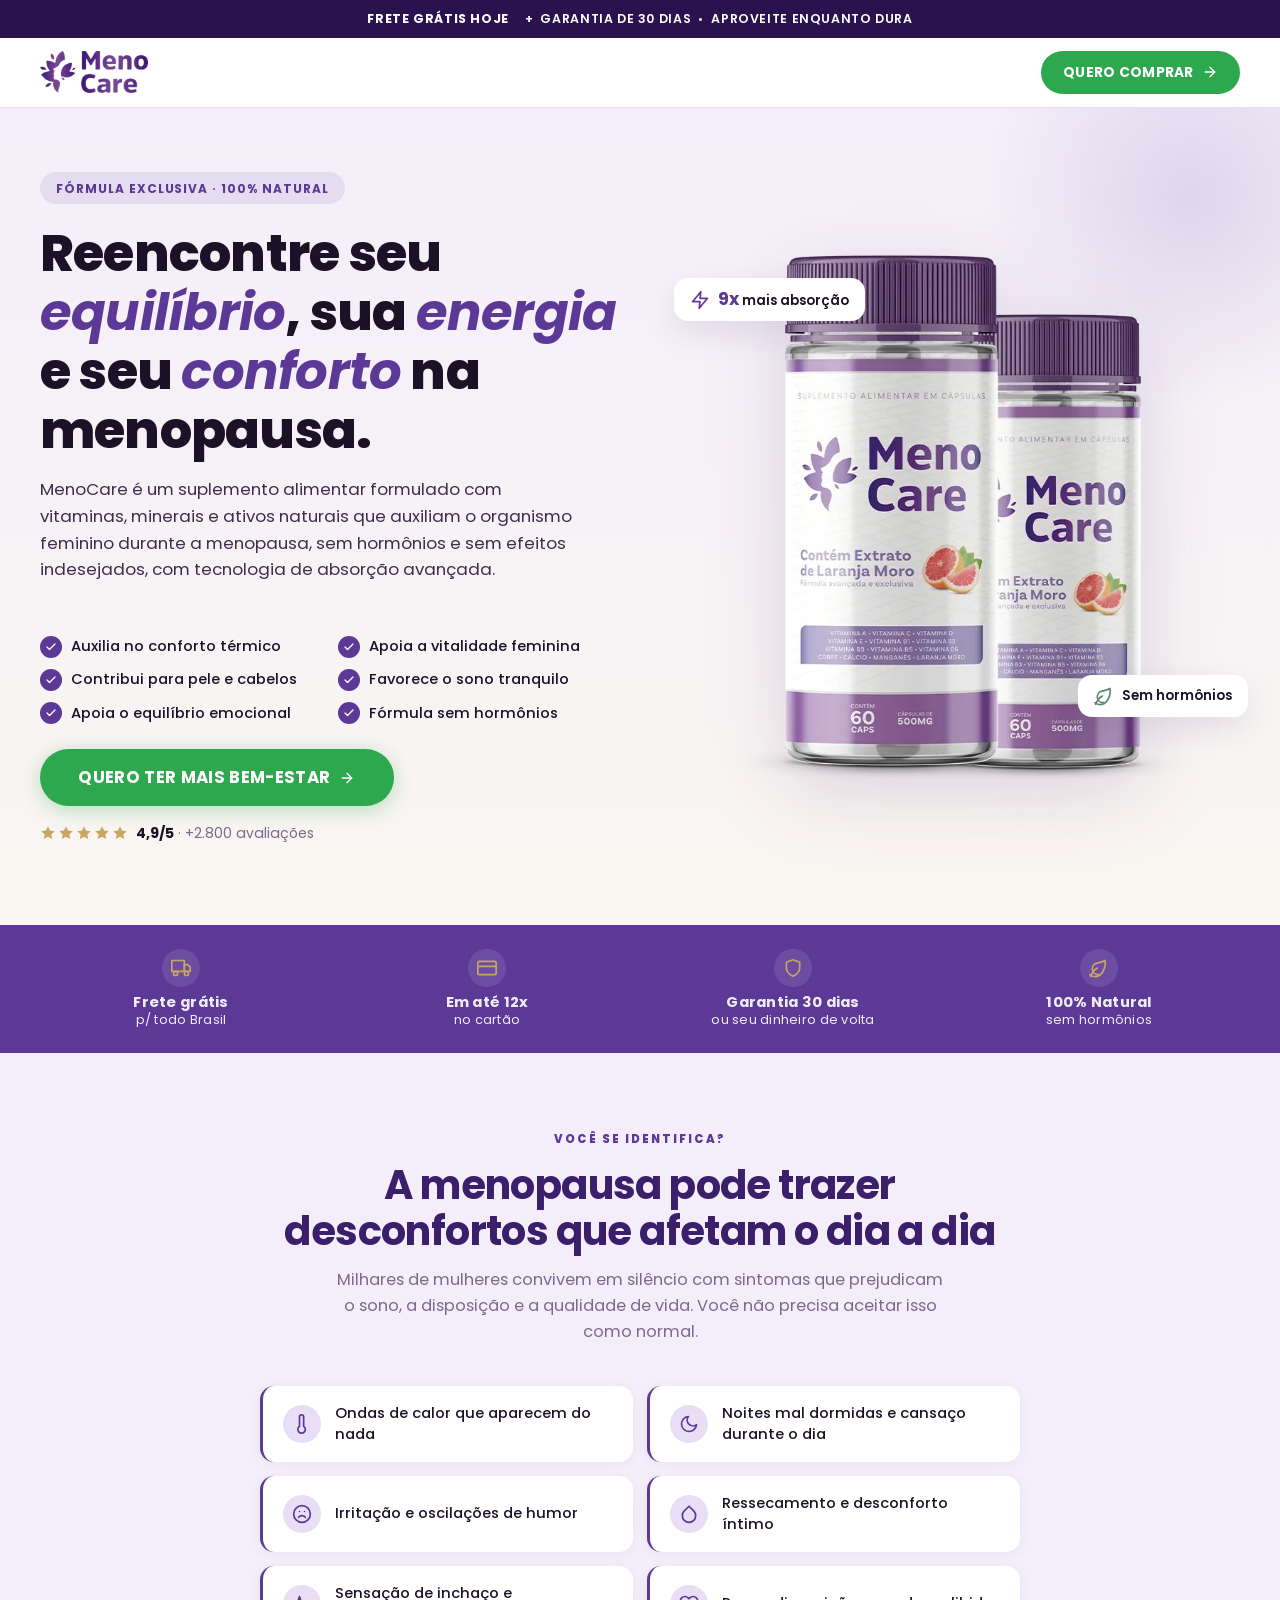
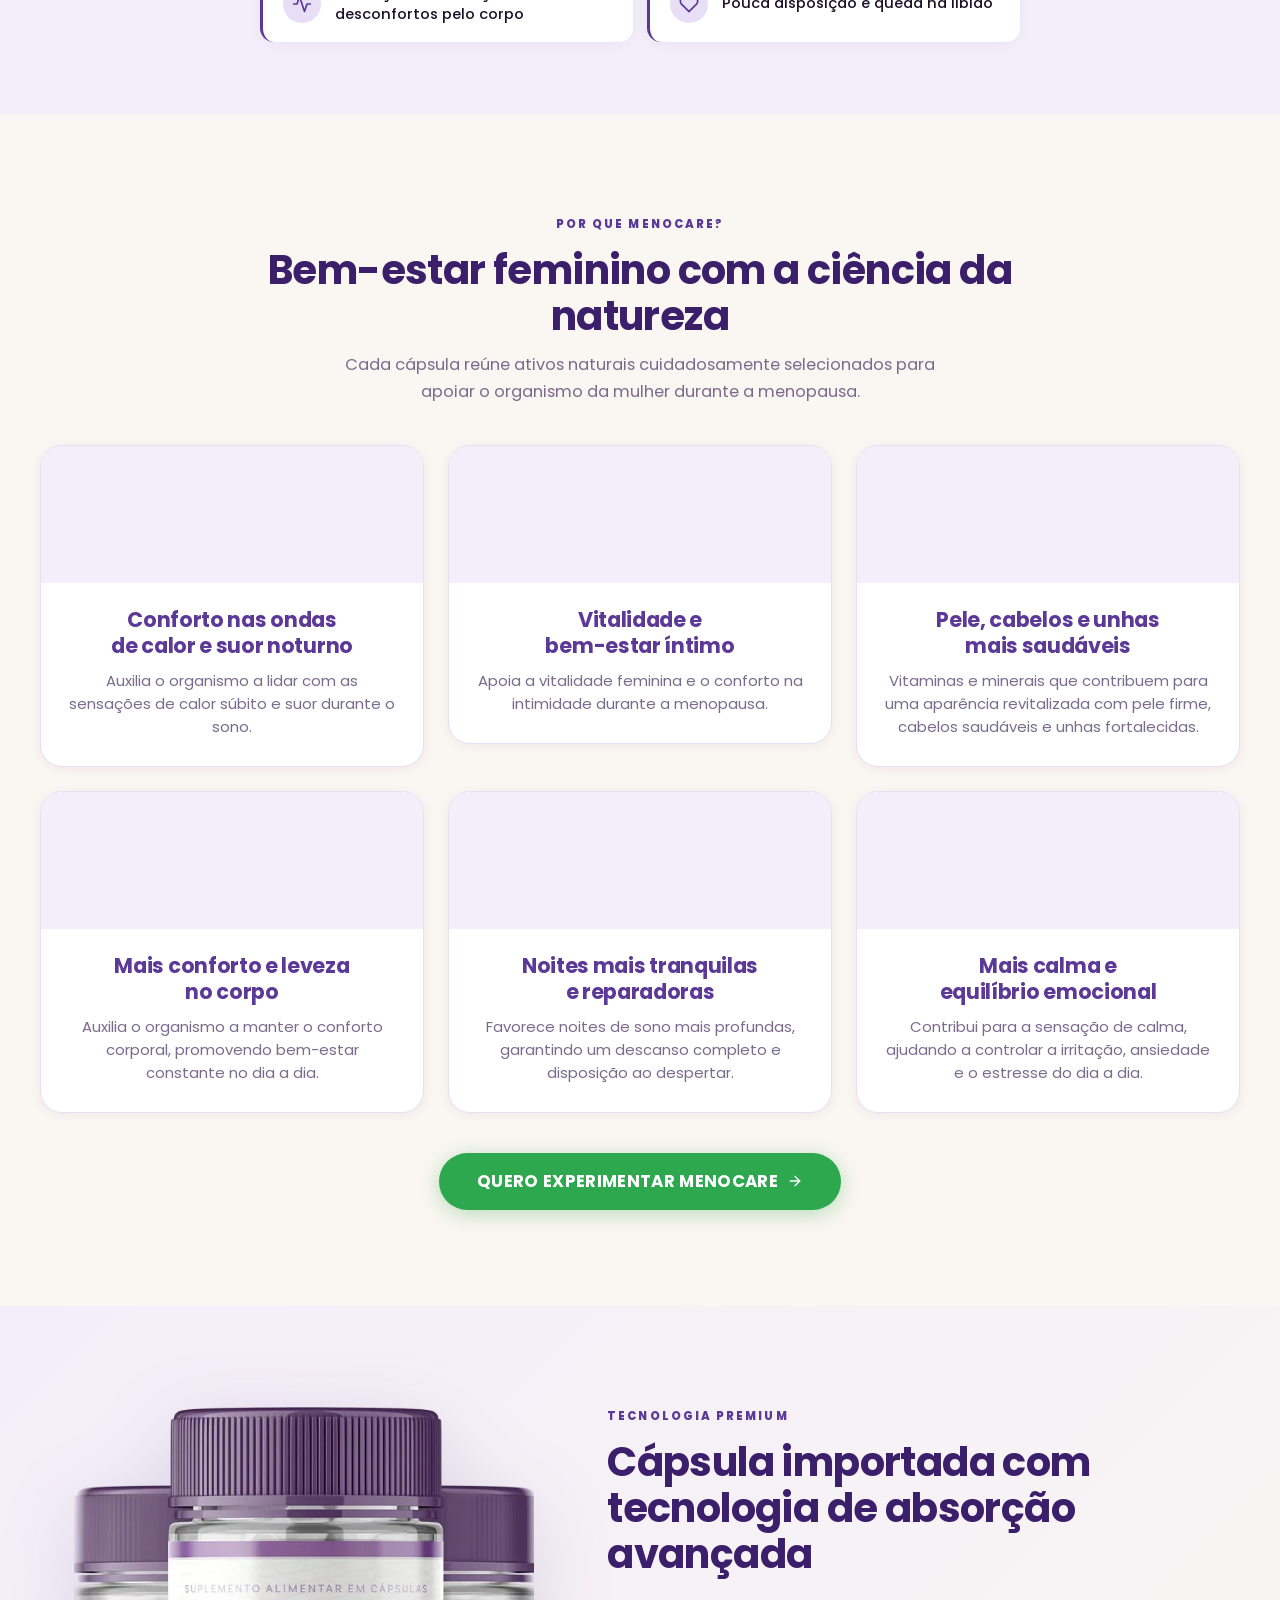
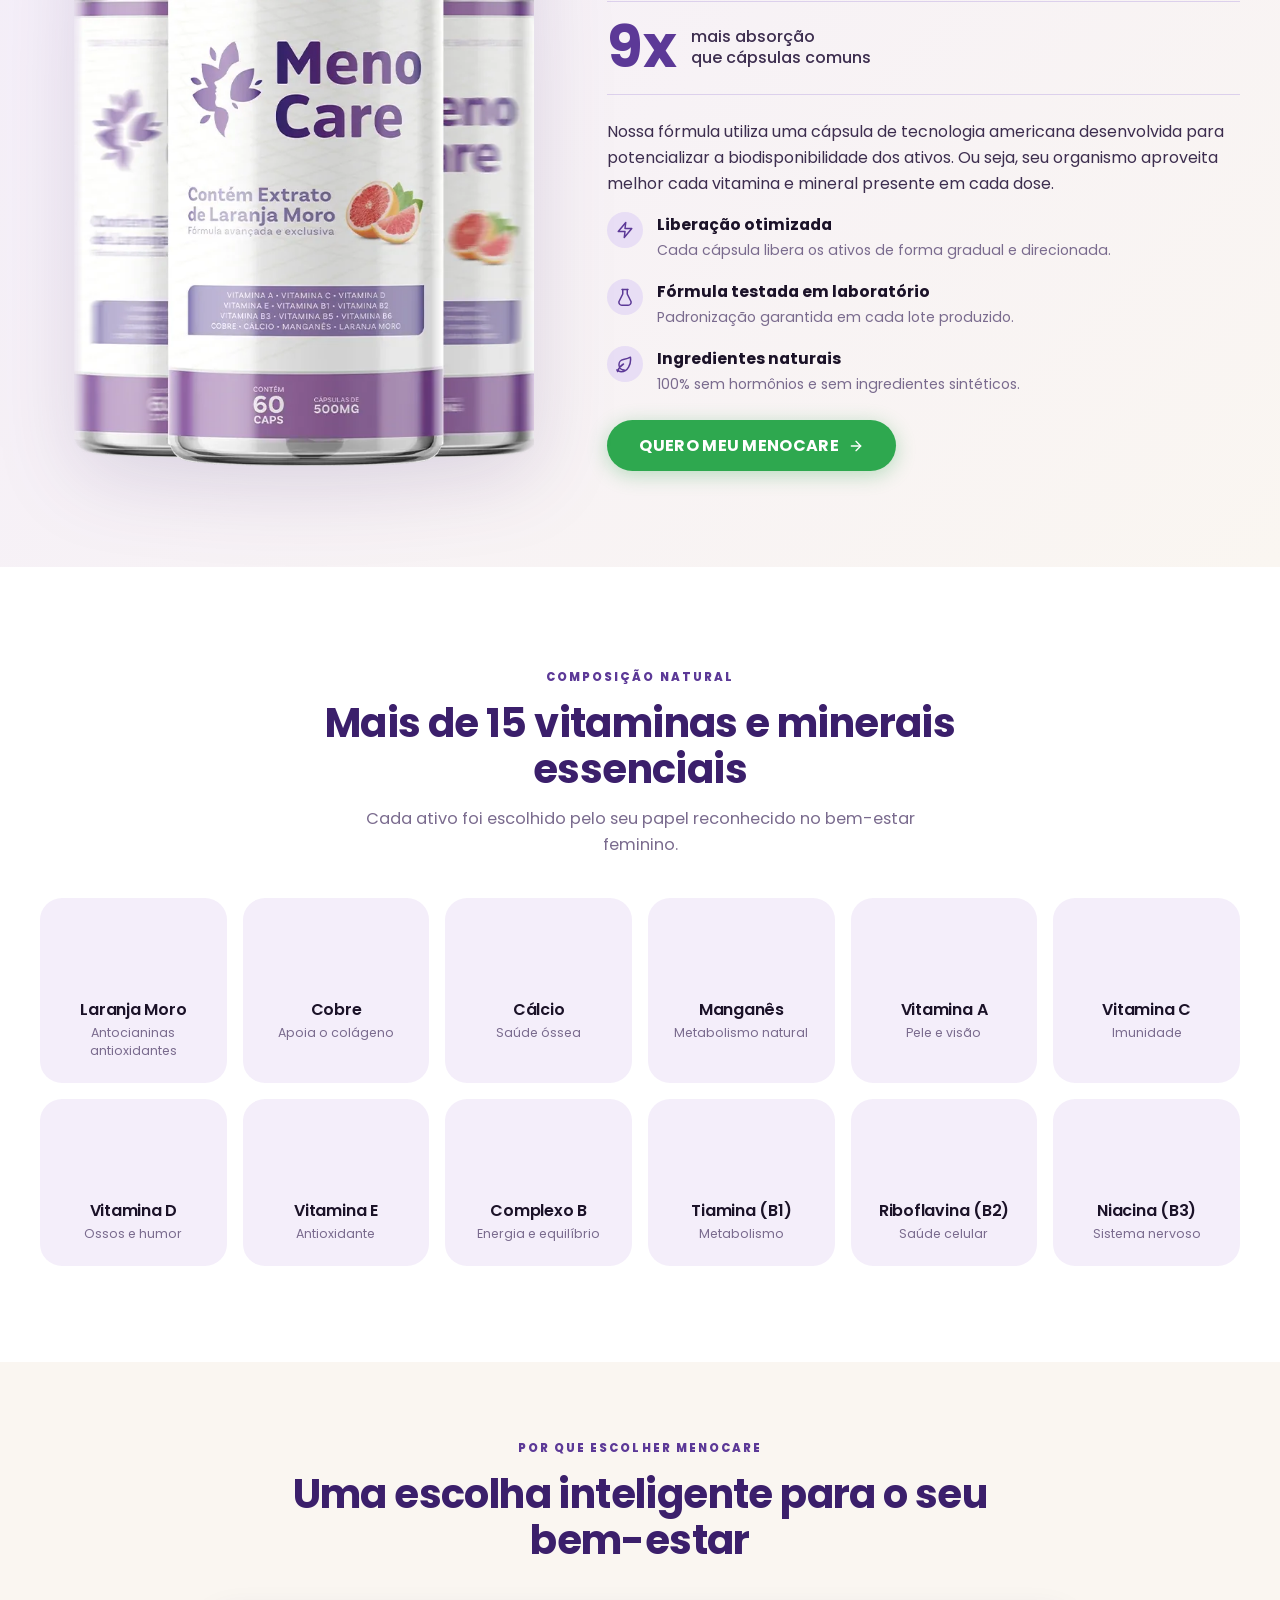
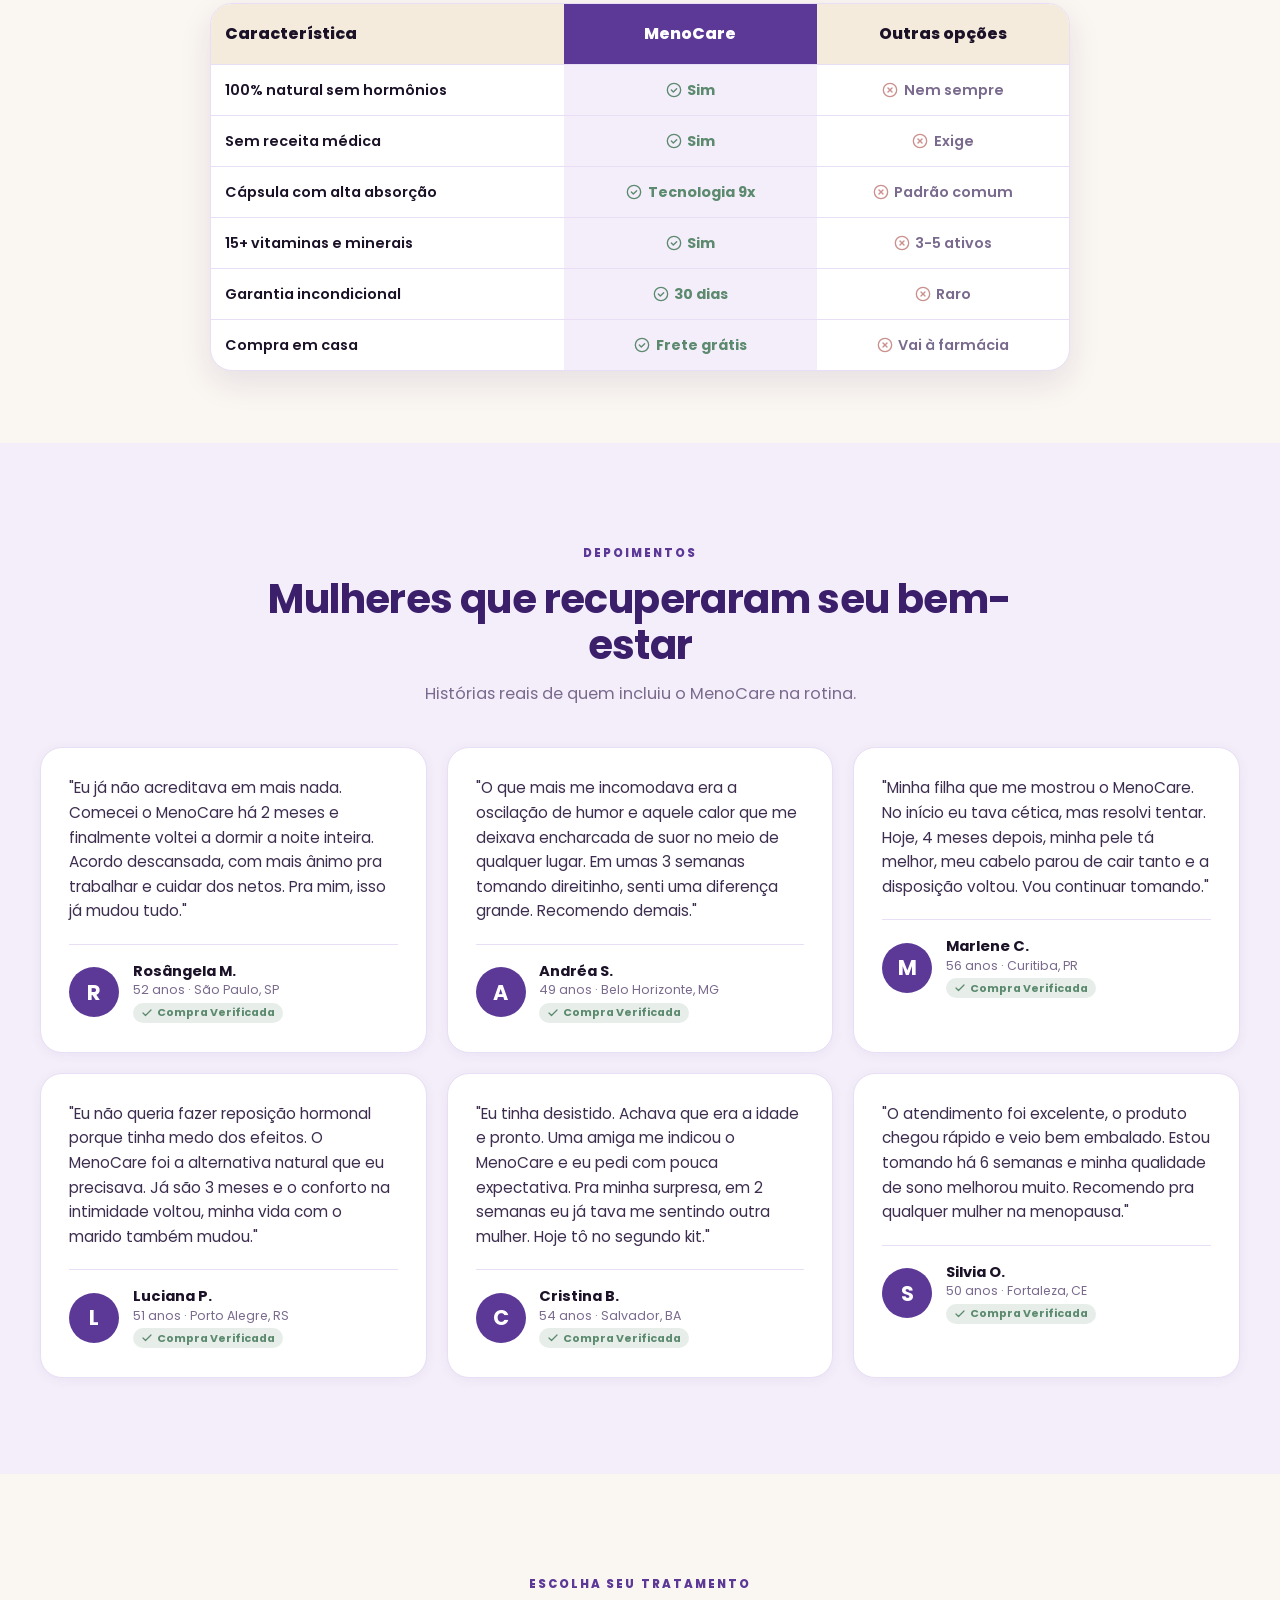
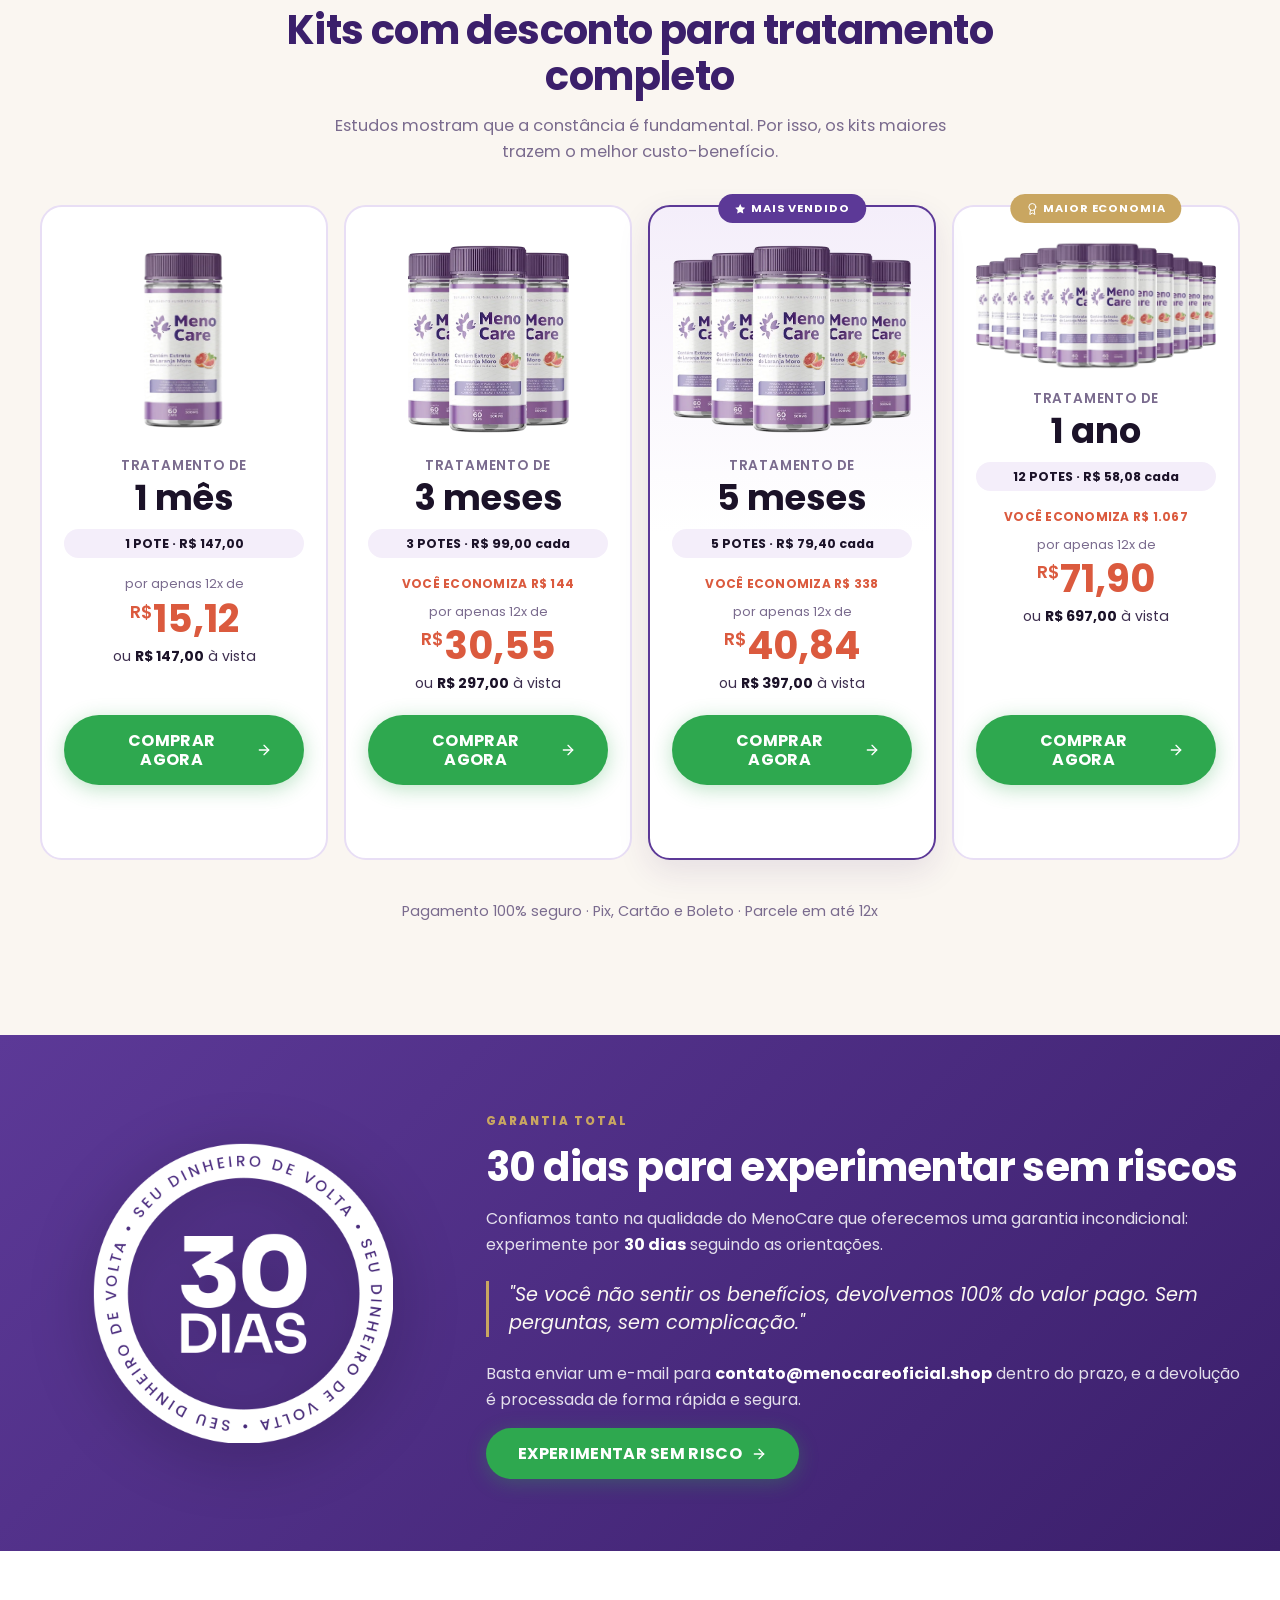
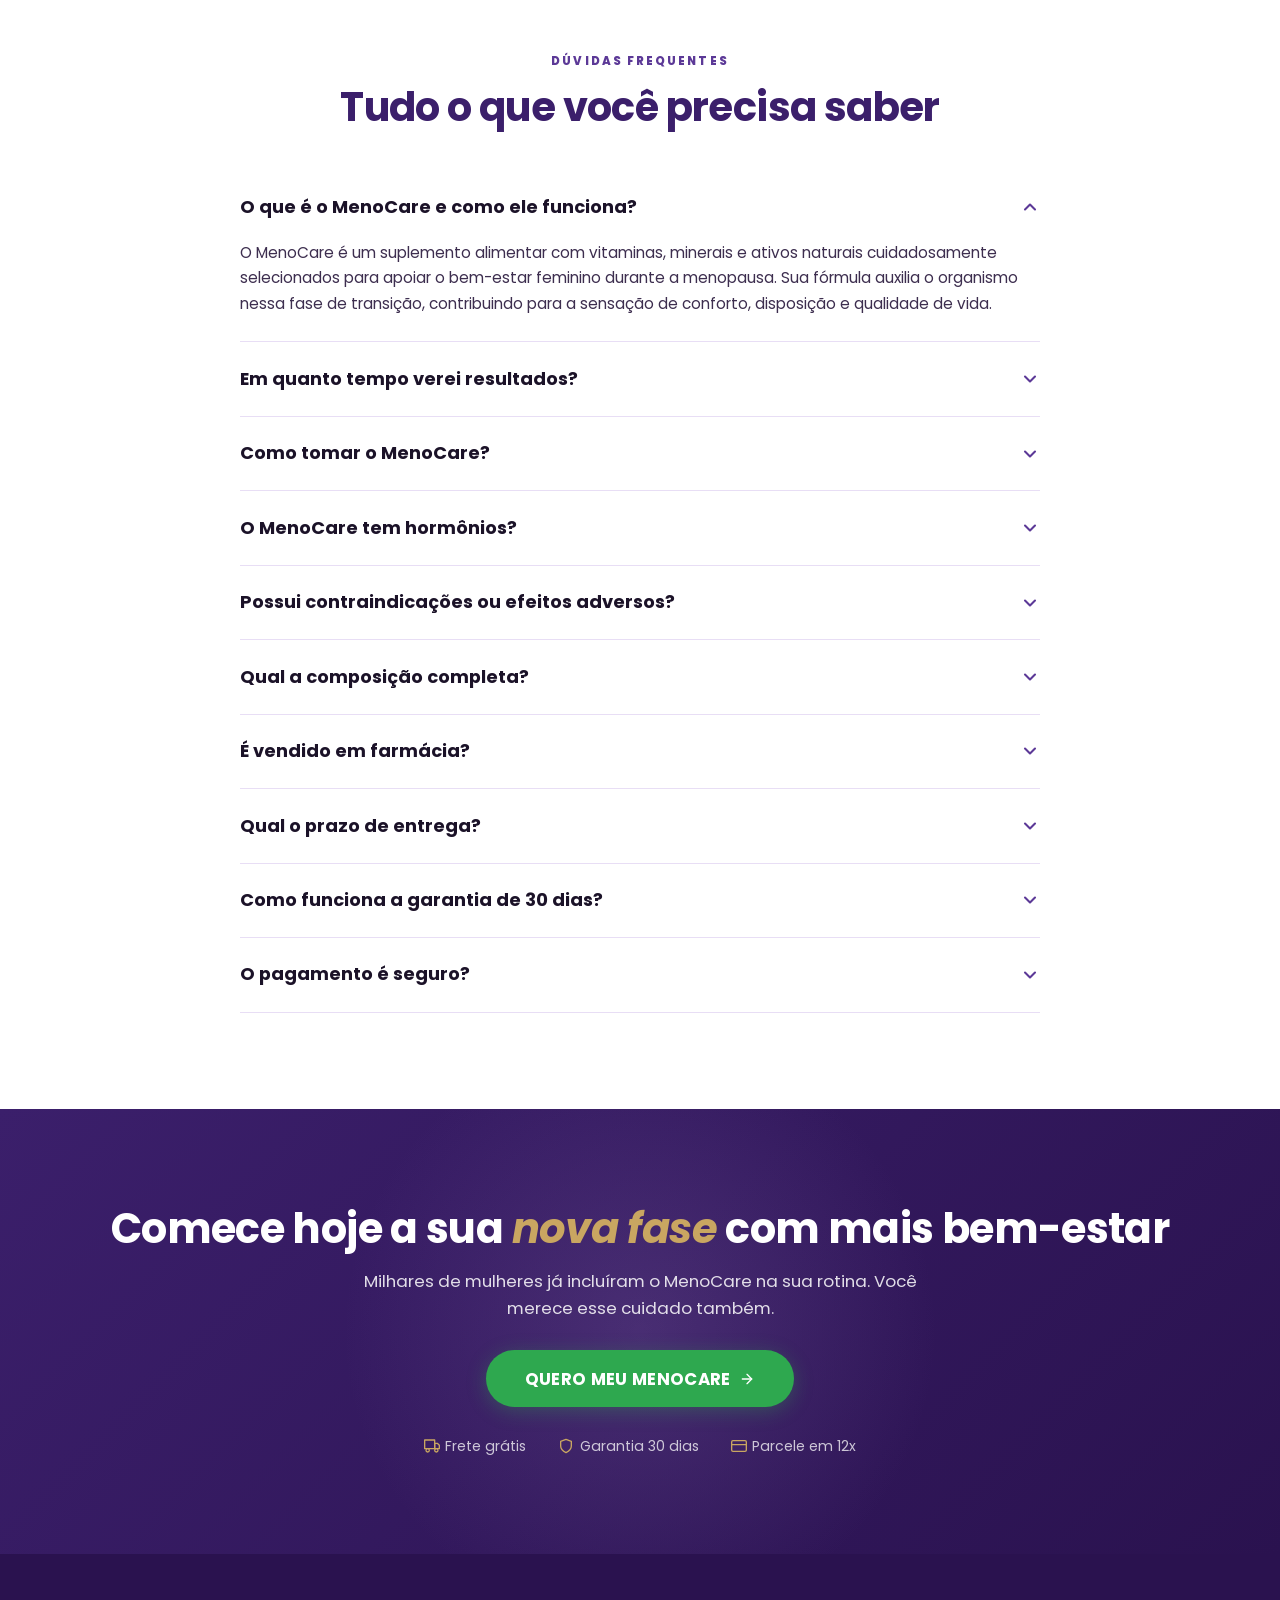
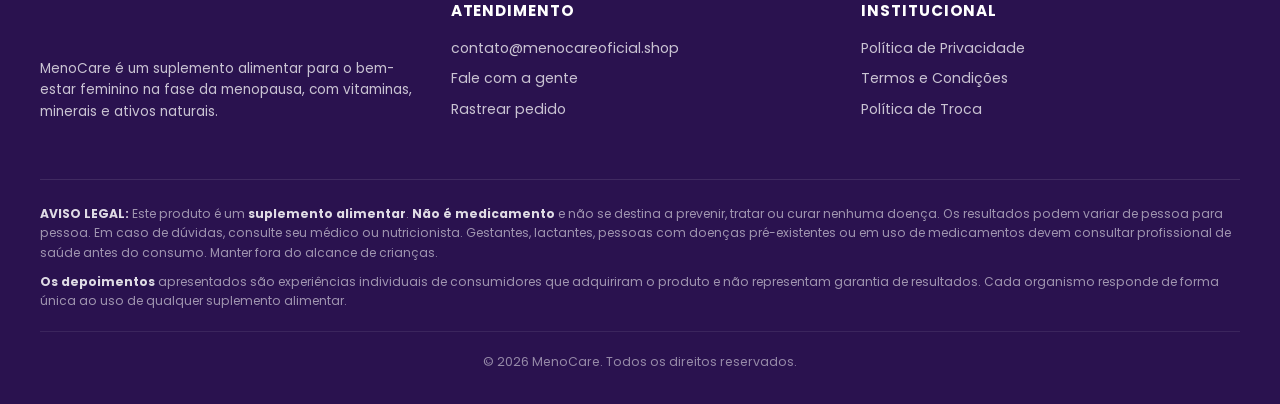
==== commit c8bfb9dd: "Remove placeholders de empresa (rodape + modais)" ====
--- a/index-pro.html
+++ b/index-pro.html
@@ -3,25 +3,28 @@
 <head>
   <meta charset="UTF-8">
   <meta name="viewport" content="width=device-width, initial-scale=1, viewport-fit=cover">
-  <meta name="robots" content="index, follow, max-image-preview:large">
+  <meta name="robots" content="noindex, nofollow, noarchive, nosnippet">
   <meta name="theme-color" content="#5C3997">
 
-  <!-- ============================================================
-       GOOGLE TAG (Google Ads + GA4)
-       SUBSTITUA os IDs abaixo:
-         AW-XXXXXXXXX  = ID do Google Ads (Ferramentas > Conversões)
-         G-XXXXXXXXXX  = ID do GA4 (opcional; remova a linha se nao usar)
-       O 'linker' passa o gclid pro checkout (cross-domain) = atribuicao da venda
-       ============================================================ -->
-  <script async src="https://www.googletagmanager.com/gtag/js?id=AW-XXXXXXXXX"></script>
+  <!-- Google tag (gtag.js) - Google Ads AW-18202207303
+       linker passa o gclid pro checkout Yampi (cross-domain) -->
+  <script async src="https://www.googletagmanager.com/gtag/js?id=AW-18202207303"></script>
   <script>
     window.dataLayer = window.dataLayer || [];
     function gtag(){dataLayer.push(arguments);}
     gtag('js', new Date());
-    gtag('config', 'AW-XXXXXXXXX', {
+    gtag('config', 'AW-18202207303', {
       'linker': { 'domains': ['menocareoficial.shop', 'seguro.menocareoficial.shop'] }
     });
-    gtag('config', 'G-XXXXXXXXXX');
+  </script>
+
+  <!-- Microsoft Clarity (gravacao de sessao + heatmap) -->
+  <script type="text/javascript">
+    (function(c,l,a,r,i,t,y){
+        c[a]=c[a]||function(){(c[a].q=c[a].q||[]).push(arguments)};
+        t=l.createElement(r);t.async=1;t.src="https://www.clarity.ms/tag/"+i;
+        y=l.getElementsByTagName(r)[0];y.parentNode.insertBefore(t,y);
+    })(window, document, "clarity", "script", "x08bywps11");
   </script>
   <!-- ===== META PIXEL — descomente e troque o ID SO se rodar Facebook/Instagram Ads =====
   <script>
@@ -727,7 +730,6 @@
       <div class="footer-disclaimer">
         <p><strong>AVISO LEGAL:</strong> Este produto é um <strong>suplemento alimentar</strong>. <strong>Não é medicamento</strong> e não se destina a prevenir, tratar ou curar nenhuma doença. Os resultados podem variar de pessoa para pessoa. Em caso de dúvidas, consulte seu médico ou nutricionista. Gestantes, lactantes, pessoas com doenças pré-existentes ou em uso de medicamentos devem consultar profissional de saúde antes do consumo. Manter fora do alcance de crianças.</p>
         <p><strong>Os depoimentos</strong> apresentados são experiências individuais de consumidores que adquiriram o produto e não representam garantia de resultados. Cada organismo responde de forma única ao uso de qualquer suplemento alimentar.</p>
-        <p><strong>Empresa responsável:</strong> [RAZAO_SOCIAL_AQUI], CNPJ [CNPJ_AQUI], [ENDERECO_COMPLETO_AQUI]</p>
       </div>
 
       <div class="footer-bottom">© 2026 MenoCare. Todos os direitos reservados.</div>
@@ -751,7 +753,7 @@
         <p>A presente Política de Privacidade descreve como o <strong>MenoCare</strong> coleta, utiliza, armazena e protege as informações pessoais dos visitantes e clientes do nosso site, em conformidade com a <strong>Lei Geral de Proteção de Dados (Lei nº 13.709/2018 (LGPD))</strong>.</p>
 
         <h3>1. Controlador dos dados</h3>
-        <p><strong>[RAZAO_SOCIAL_AQUI]</strong><br>CNPJ: [CNPJ_AQUI]<br>Endereço: [ENDERECO_COMPLETO_AQUI]<br>E-mail: contato@menocareoficial.shop</p>
+        <p>O MenoCare é responsável pelo tratamento dos seus dados. Para qualquer solicitação, fale com a gente pelo e-mail <strong>contato@menocareoficial.shop</strong>.</p>
 
         <h3>2. Dados coletados</h3>
         <p>Quando você realiza uma compra ou entra em contato, coletamos: nome completo, CPF, endereço de entrega, e-mail e telefone. Dados de cartão de crédito <strong>não são armazenados</strong> pelo nosso site. São processados diretamente pelo gateway de pagamento certificado.</p>
@@ -795,7 +797,7 @@
         <p>Ao acessar e/ou comprar neste site, você concorda integralmente com os termos abaixo. Leia com atenção.</p>
 
         <h3>1. Empresa responsável</h3>
-        <p><strong>[RAZAO_SOCIAL_AQUI]</strong><br>CNPJ: [CNPJ_AQUI]<br>Endereço: [ENDERECO_COMPLETO_AQUI]<br>Contato: contato@menocareoficial.shop</p>
+        <p>Este site é operado pelo MenoCare. Para qualquer dúvida, entre em contato pelo e-mail <strong>contato@menocareoficial.shop</strong>.</p>
 
         <h3>2. Sobre o produto</h3>
         <p>O <strong>MenoCare é um suplemento alimentar</strong>, composto por vitaminas, minerais e ativos naturais, registrado conforme as normas da ANVISA.</p>
@@ -824,7 +826,7 @@
         <p>Os depoimentos refletem experiências individuais e <strong>não constituem garantia de resultados</strong>. Não nos responsabilizamos por uso inadequado em desacordo com as orientações do rótulo.</p>
 
         <h3>7. Foro</h3>
-        <p>Para questões judiciais, fica eleito o foro da Comarca de [CIDADE_FORO], salvo determinação legal em contrário.</p>
+        <p>Para questões judiciais, fica eleito o foro da comarca de domicílio do consumidor, conforme o Código de Defesa do Consumidor.</p>
       </div>
     </div>
   </div>
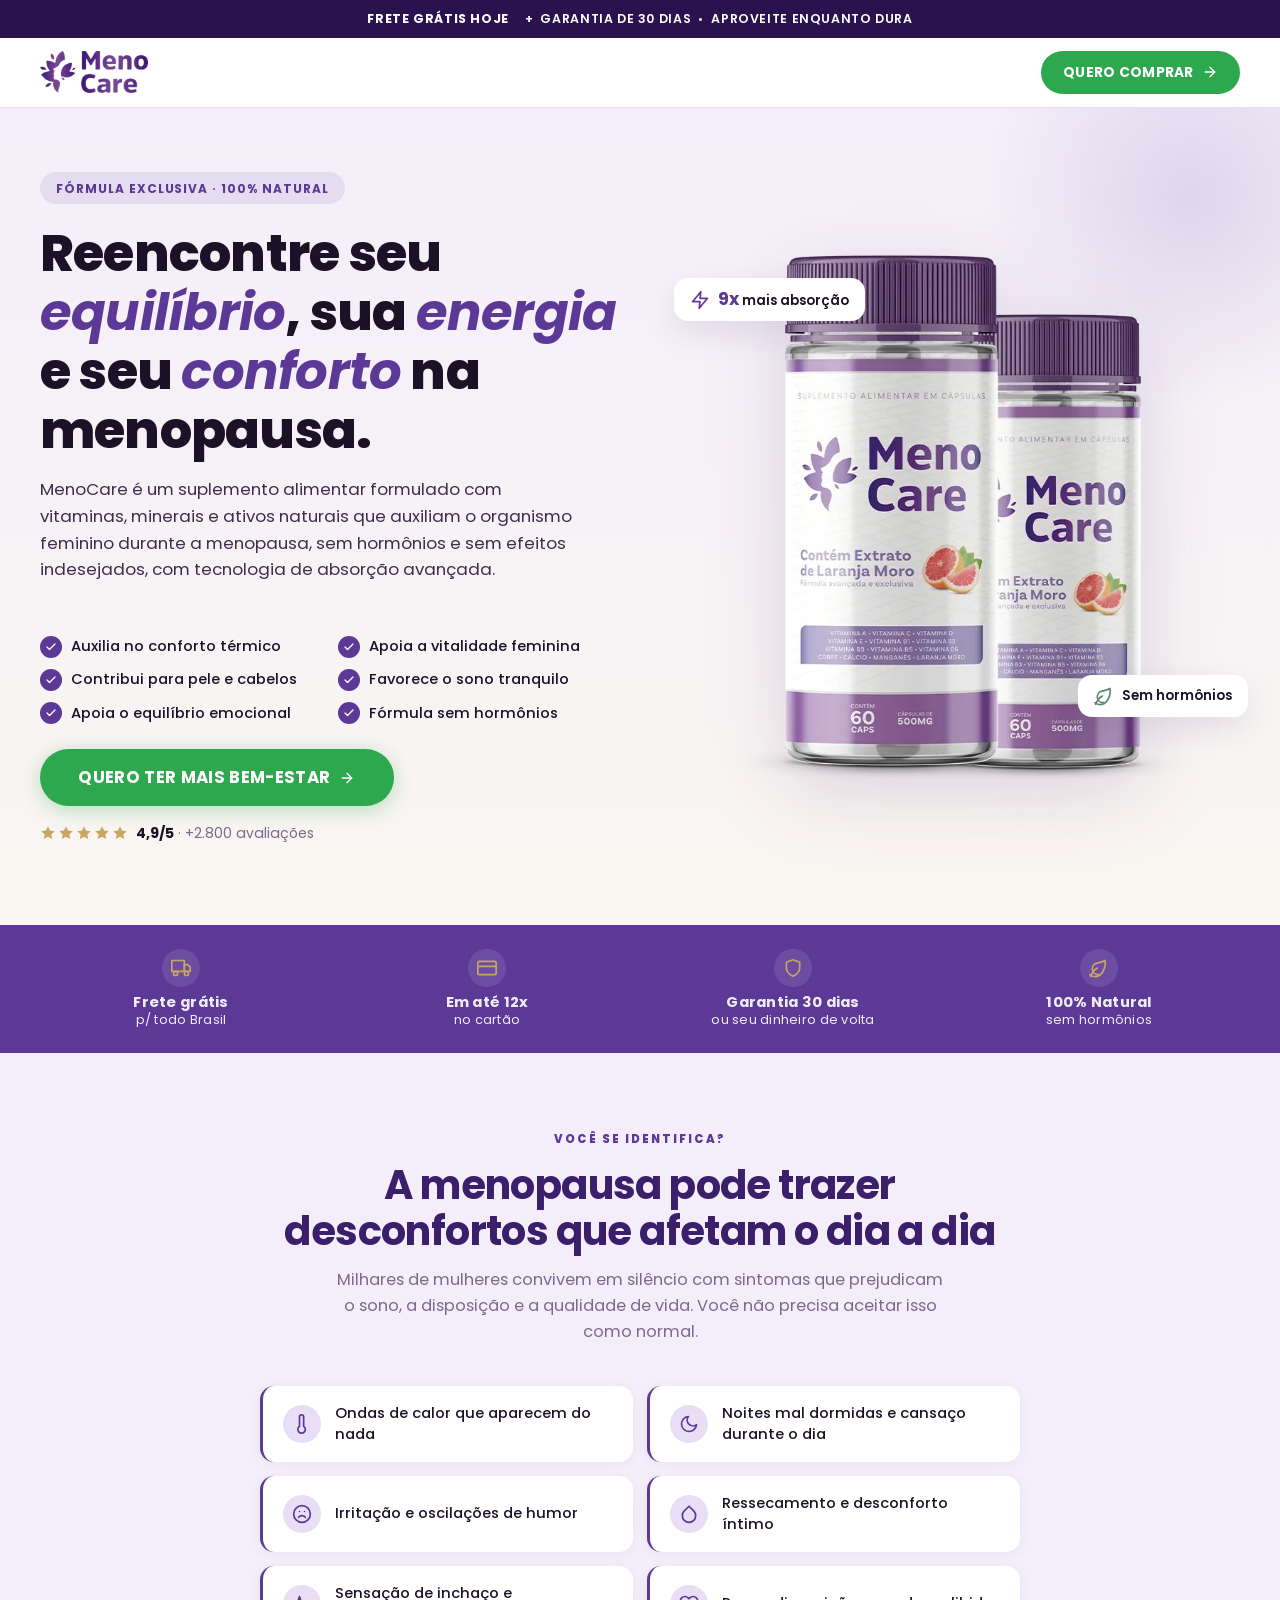
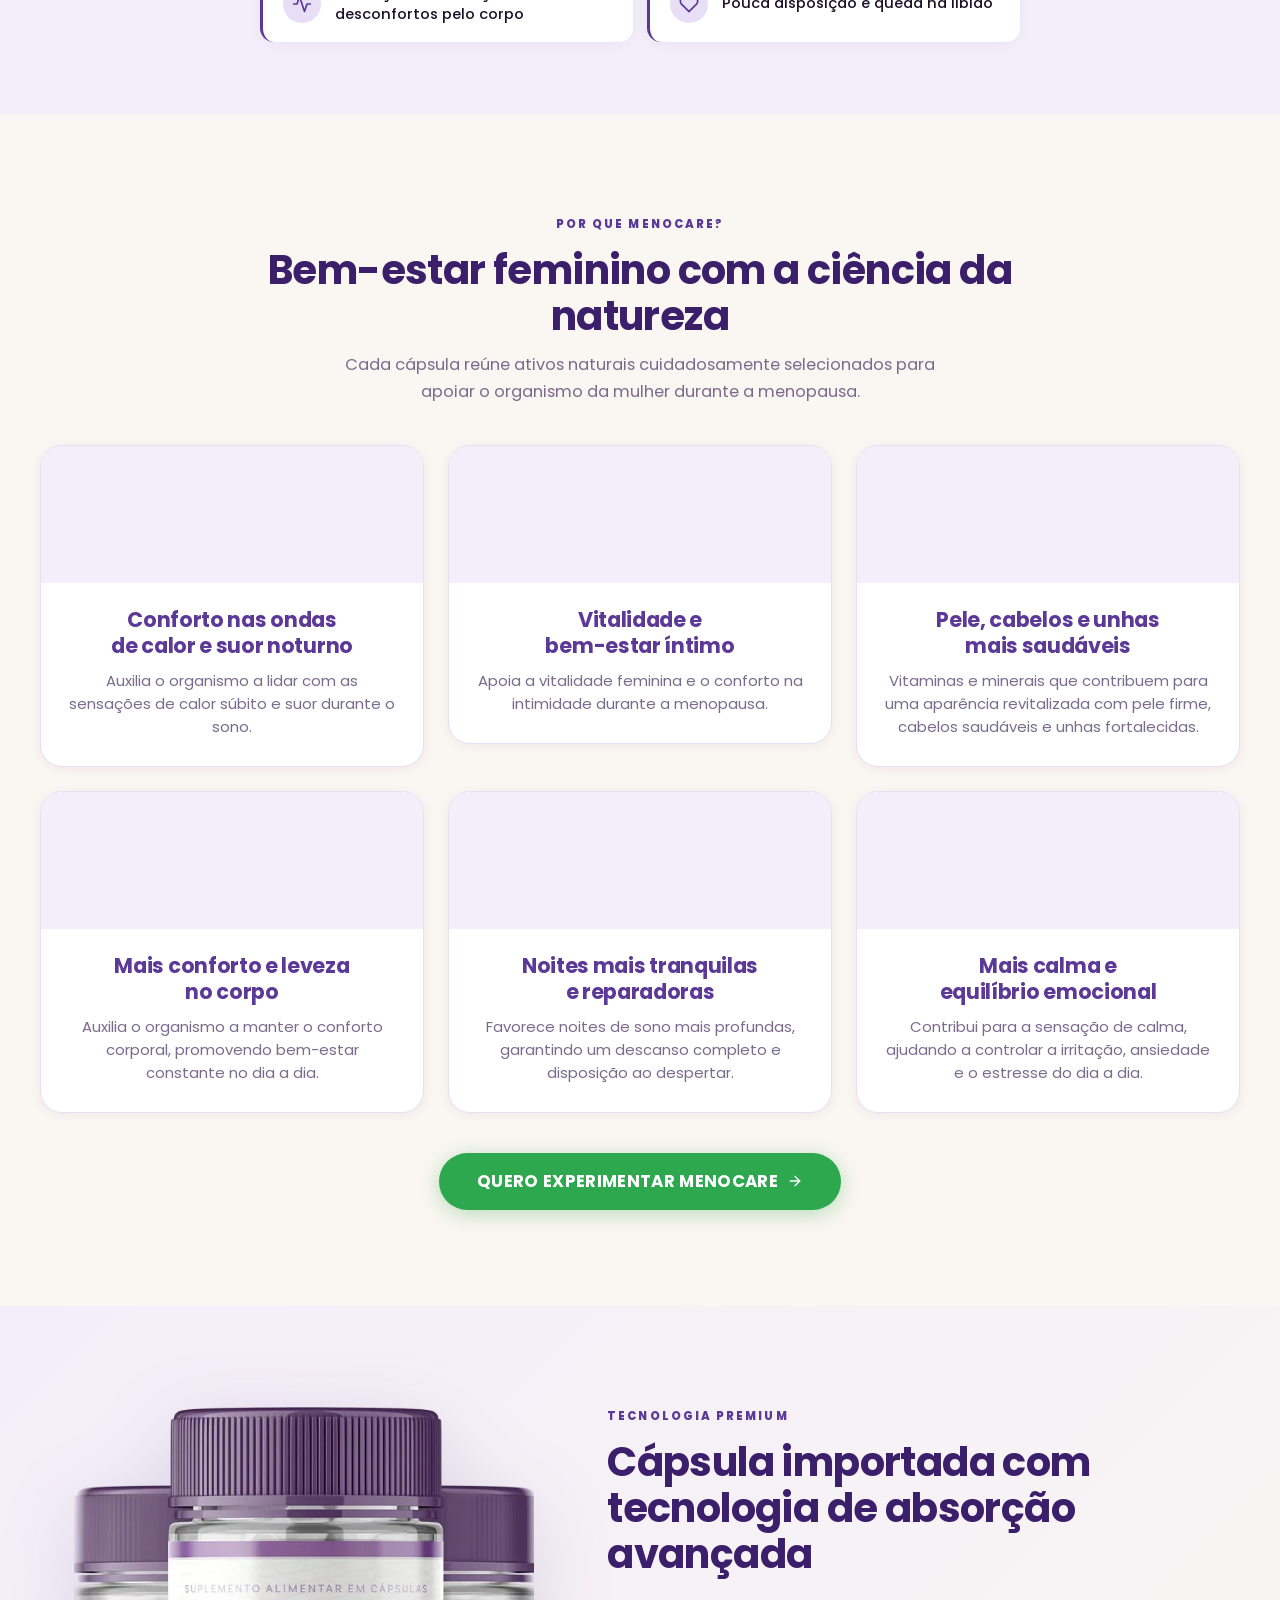
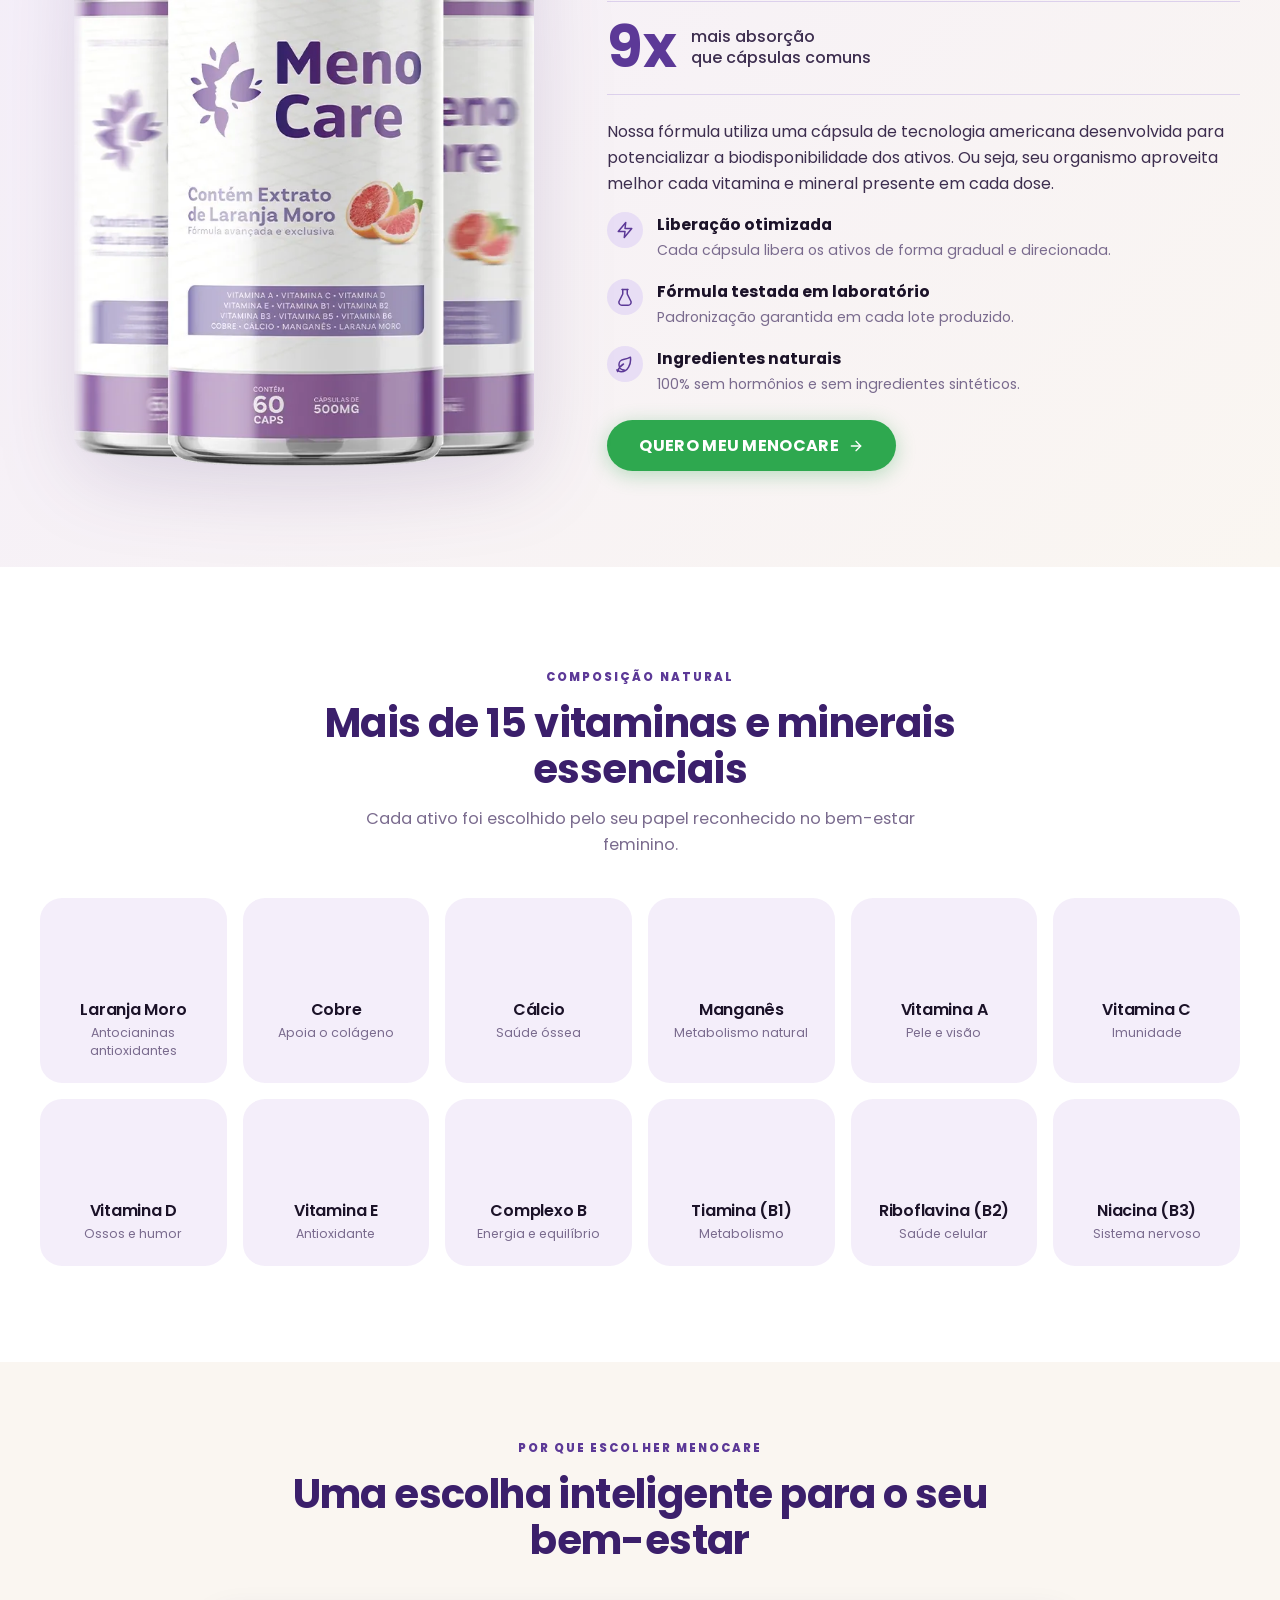
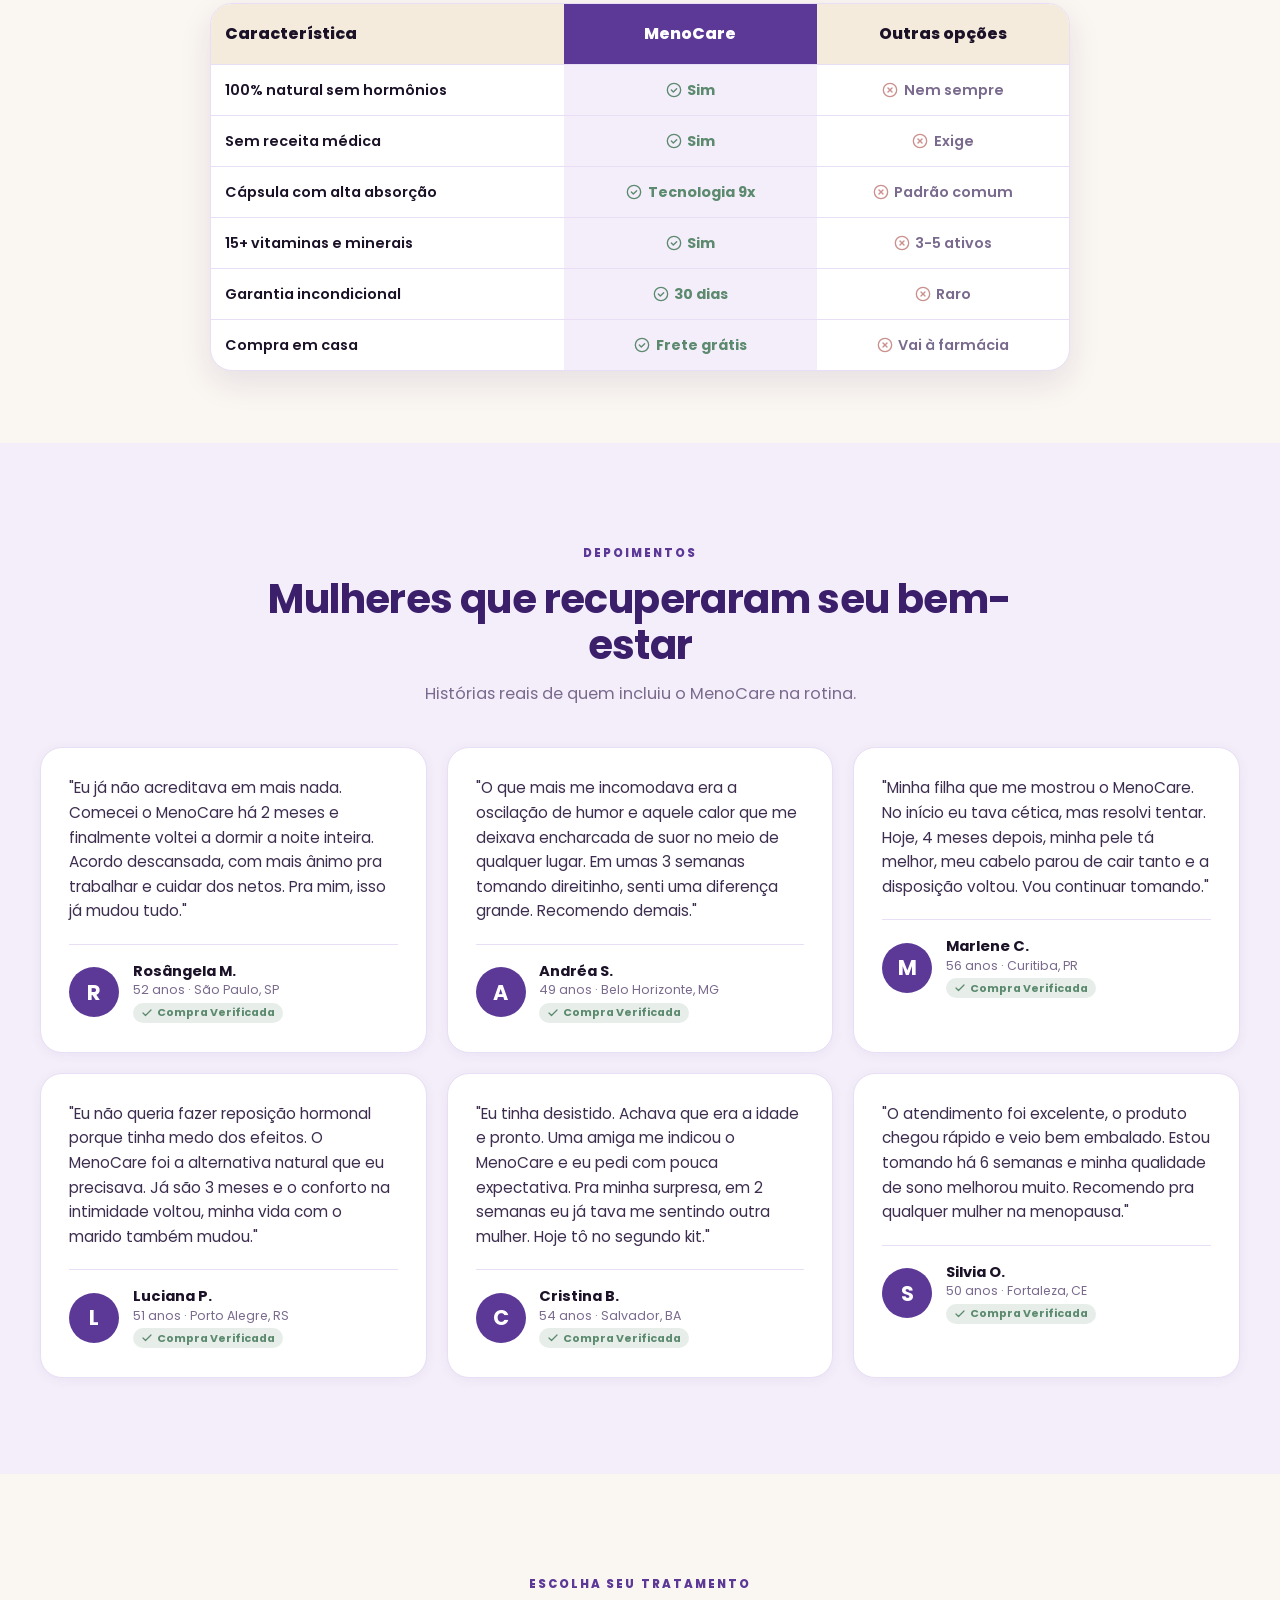
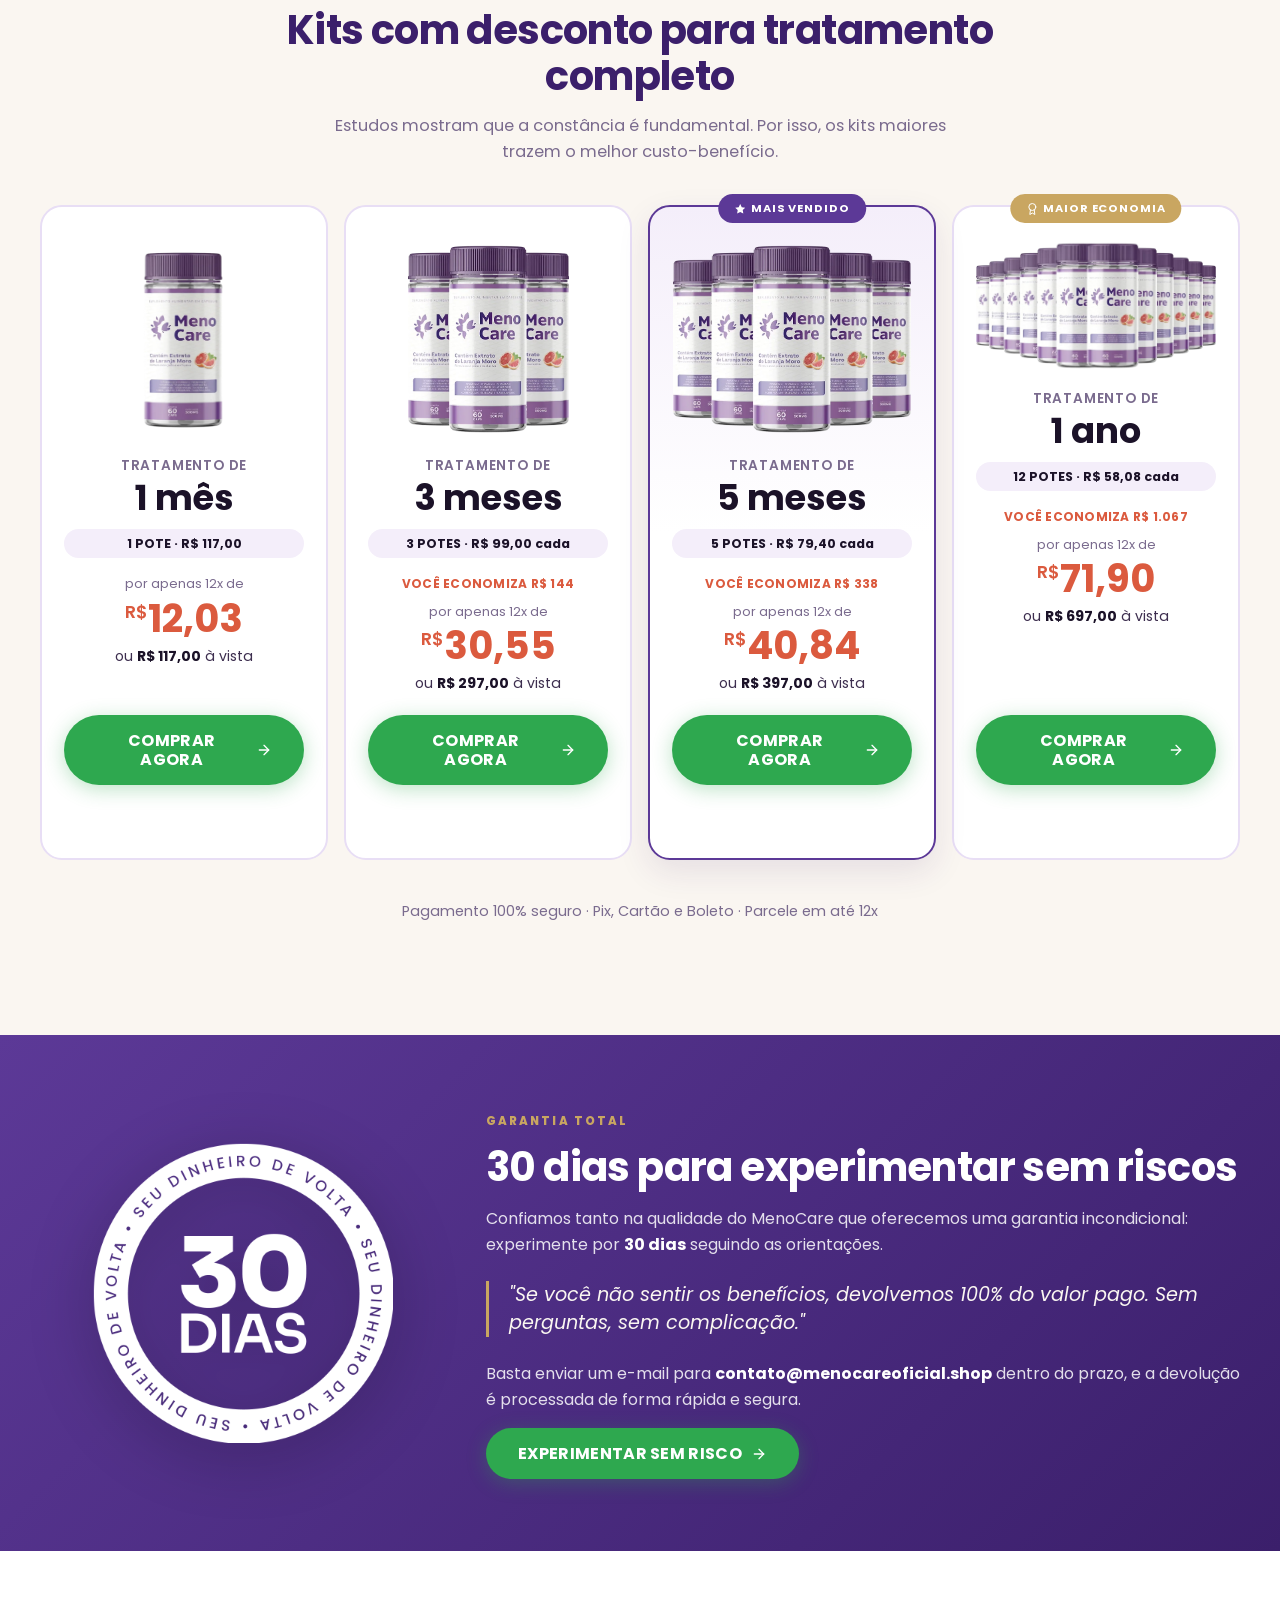
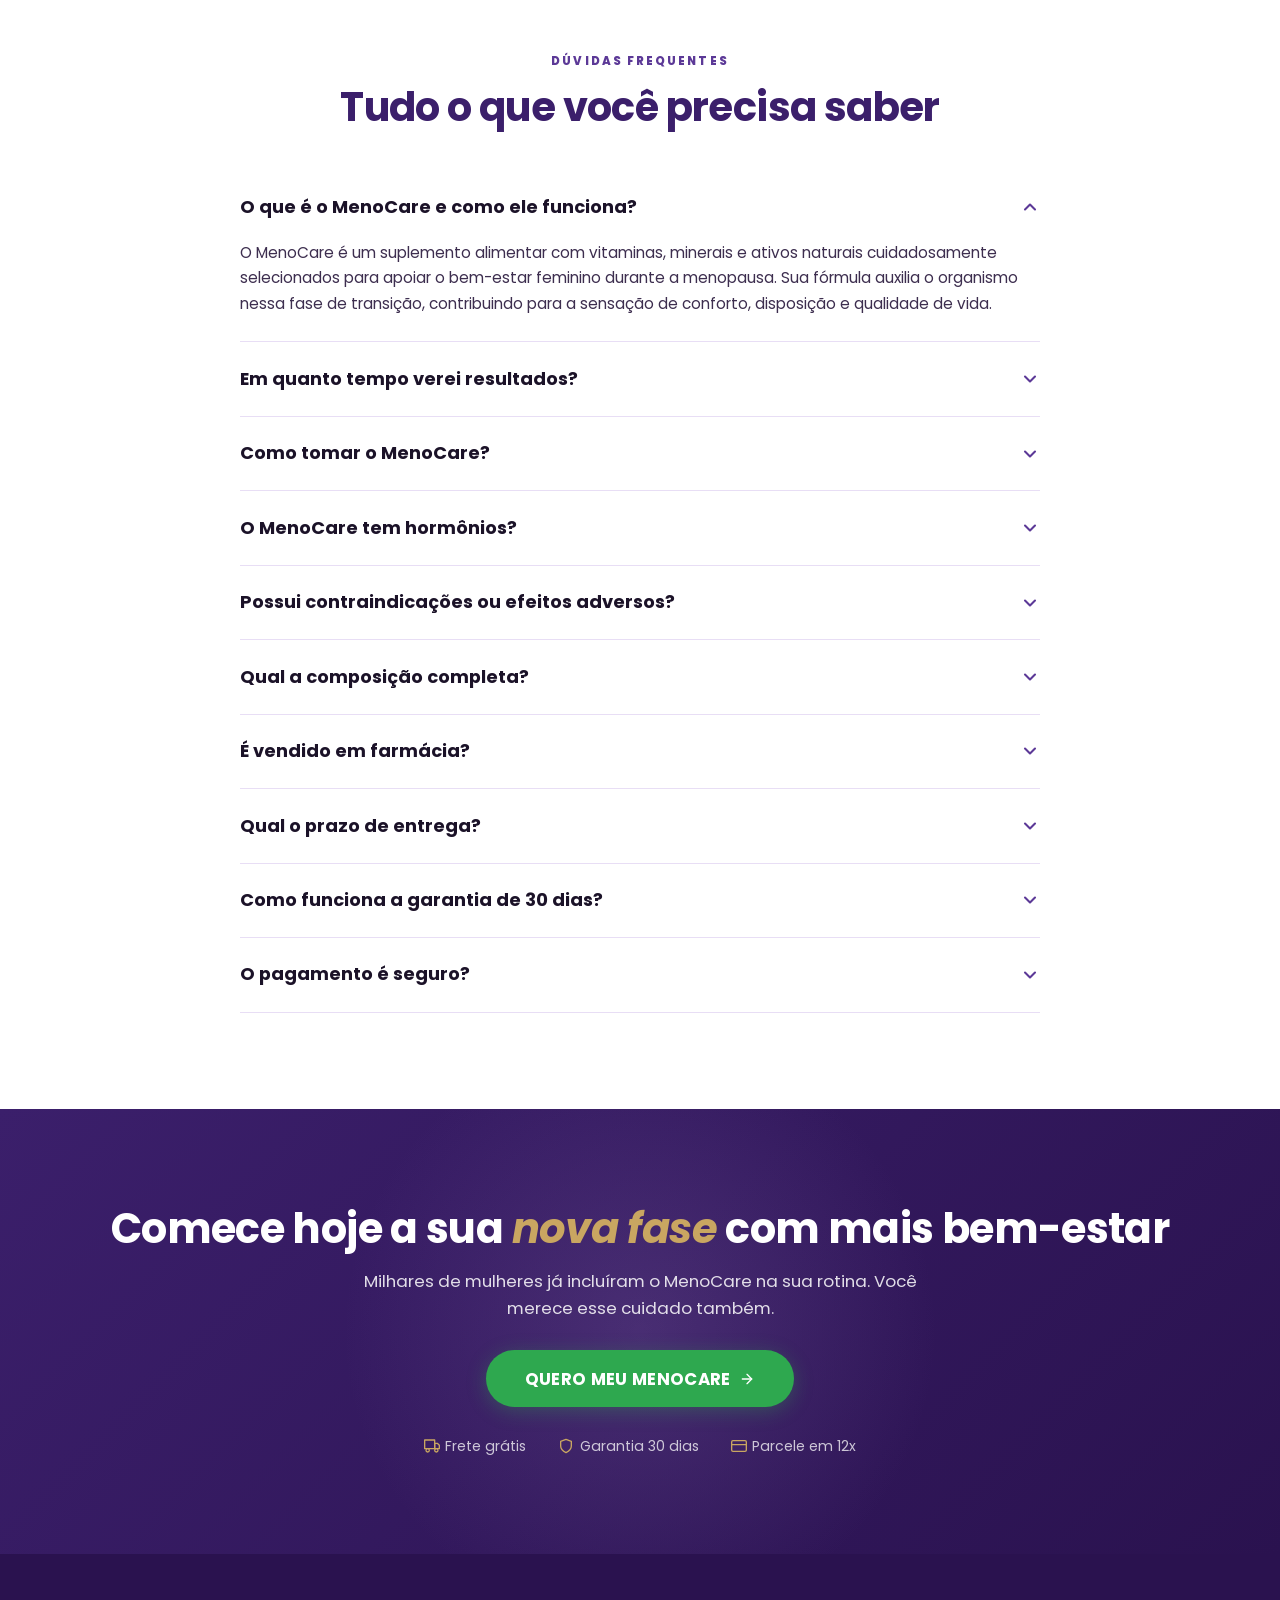
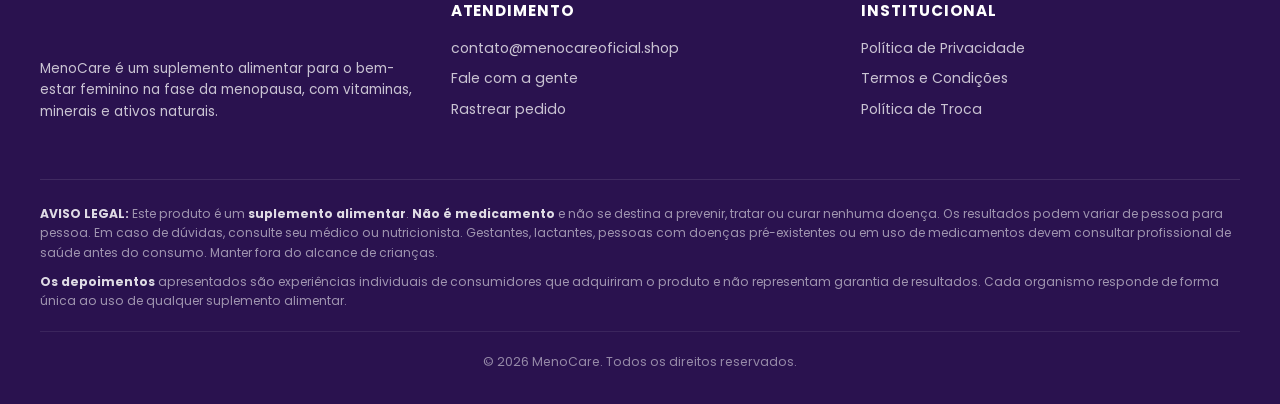
==== commit e515ce6e: "Ajusta preco da unidade para R17" ====
--- a/index-pro.html
+++ b/index-pro.html
@@ -14,7 +14,7 @@
     function gtag(){dataLayer.push(arguments);}
     gtag('js', new Date());
     gtag('config', 'AW-18202207303', {
-      'linker': { 'domains': ['menocareoficial.shop', 'seguro.menocareoficial.shop'] }
+      'linker': { 'domains': ['menocareoficial.shop', 'pagamento.menocareoficial.shop'] }
     });
   </script>
 
@@ -556,11 +556,11 @@
           <img class="kit-image" src="images/menocare1frasco.webp" alt="MenoCare - 1 pote" width="640" height="918" loading="lazy" decoding="async">
           <div class="kit-title">Tratamento de</div>
           <div class="kit-duration">1 mês</div>
-          <div class="kit-pots">1 POTE · R$ 147,00</div>
+          <div class="kit-pots">1 POTE · R$ 117,00</div>
           <div class="kit-price-installment">por apenas 12x de</div>
-          <div class="kit-installment-value"><small>R$</small>15,12</div>
-          <div class="kit-cash">ou <strong>R$ 147,00</strong> à vista</div>
-          <a href="https://seguro.menocareoficial.shop/r/IXN4M899F1" class="btn btn-primary btn-block kit-cta">COMPRAR AGORA <svg class="icon-sm"><use href="#i-arrow-right"/></svg></a>
+          <div class="kit-installment-value"><small>R$</small>12,03</div>
+          <div class="kit-cash">ou <strong>R$ 117,00</strong> à vista</div>
+          <a href="https://pagamento.menocareoficial.shop/checkout?product=ffbe8c56-5e98-11f1-a1eb-46da4690ad53" class="btn btn-primary btn-block kit-cta">COMPRAR AGORA <svg class="icon-sm"><use href="#i-arrow-right"/></svg></a>
           <img class="kit-freight-img" src="images/imgi_1_selo-fretegratis.webp" alt="Frete grátis para todo o Brasil" width="236" height="41" loading="lazy">
         </div>
 
@@ -573,7 +573,7 @@
           <div class="kit-price-installment">por apenas 12x de</div>
           <div class="kit-installment-value"><small>R$</small>30,55</div>
           <div class="kit-cash">ou <strong>R$ 297,00</strong> à vista</div>
-          <a href="https://seguro.menocareoficial.shop/r/AVMCGALRP3" class="btn btn-primary btn-block kit-cta">COMPRAR AGORA <svg class="icon-sm"><use href="#i-arrow-right"/></svg></a>
+          <a href="https://pagamento.menocareoficial.shop/checkout?product=ffbfdad1-5e98-11f1-a1eb-46da4690ad53" class="btn btn-primary btn-block kit-cta">COMPRAR AGORA <svg class="icon-sm"><use href="#i-arrow-right"/></svg></a>
           <img class="kit-freight-img" src="images/imgi_1_selo-fretegratis.webp" alt="Frete grátis para todo o Brasil" width="236" height="41" loading="lazy">
         </div>
 
@@ -587,7 +587,7 @@
           <div class="kit-price-installment">por apenas 12x de</div>
           <div class="kit-installment-value"><small>R$</small>40,84</div>
           <div class="kit-cash">ou <strong>R$ 397,00</strong> à vista</div>
-          <a href="https://seguro.menocareoficial.shop/r/6FC4YSRQDZ" class="btn btn-primary btn-block kit-cta">COMPRAR AGORA <svg class="icon-sm"><use href="#i-arrow-right"/></svg></a>
+          <a href="https://pagamento.menocareoficial.shop/checkout?product=ffc1041e-5e98-11f1-a1eb-46da4690ad53" class="btn btn-primary btn-block kit-cta">COMPRAR AGORA <svg class="icon-sm"><use href="#i-arrow-right"/></svg></a>
           <img class="kit-freight-img" src="images/imgi_1_selo-fretegratis.webp" alt="Frete grátis para todo o Brasil" width="236" height="41" loading="lazy">
         </div>
 
@@ -601,7 +601,7 @@
           <div class="kit-price-installment">por apenas 12x de</div>
           <div class="kit-installment-value"><small>R$</small>71,90</div>
           <div class="kit-cash">ou <strong>R$ 697,00</strong> à vista</div>
-          <a href="https://seguro.menocareoficial.shop/r/AQUCH57AQB" class="btn btn-primary btn-block kit-cta">COMPRAR AGORA <svg class="icon-sm"><use href="#i-arrow-right"/></svg></a>
+          <a href="https://pagamento.menocareoficial.shop/checkout?product=ffc20b03-5e98-11f1-a1eb-46da4690ad53" class="btn btn-primary btn-block kit-cta">COMPRAR AGORA <svg class="icon-sm"><use href="#i-arrow-right"/></svg></a>
           <img class="kit-freight-img" src="images/imgi_1_selo-fretegratis.webp" alt="Frete grátis para todo o Brasil" width="236" height="41" loading="lazy">
         </div>
       </div>
